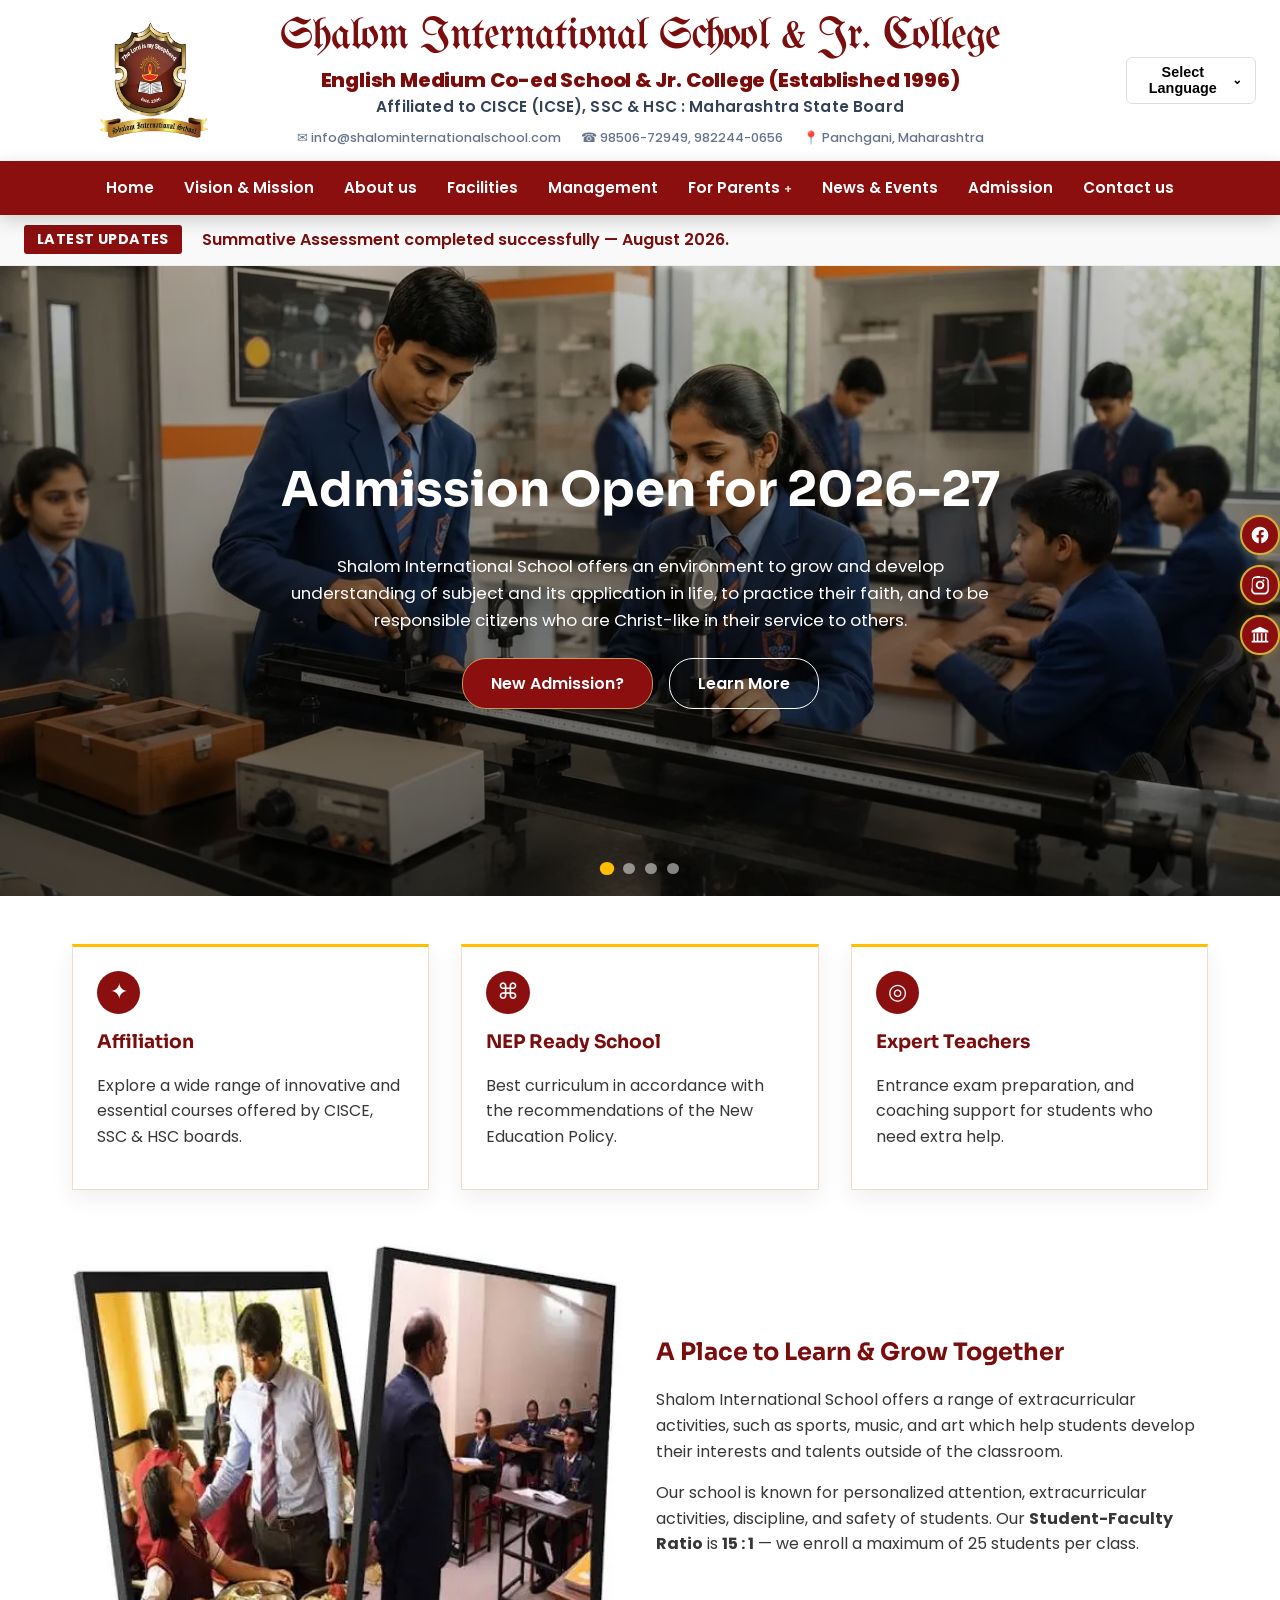
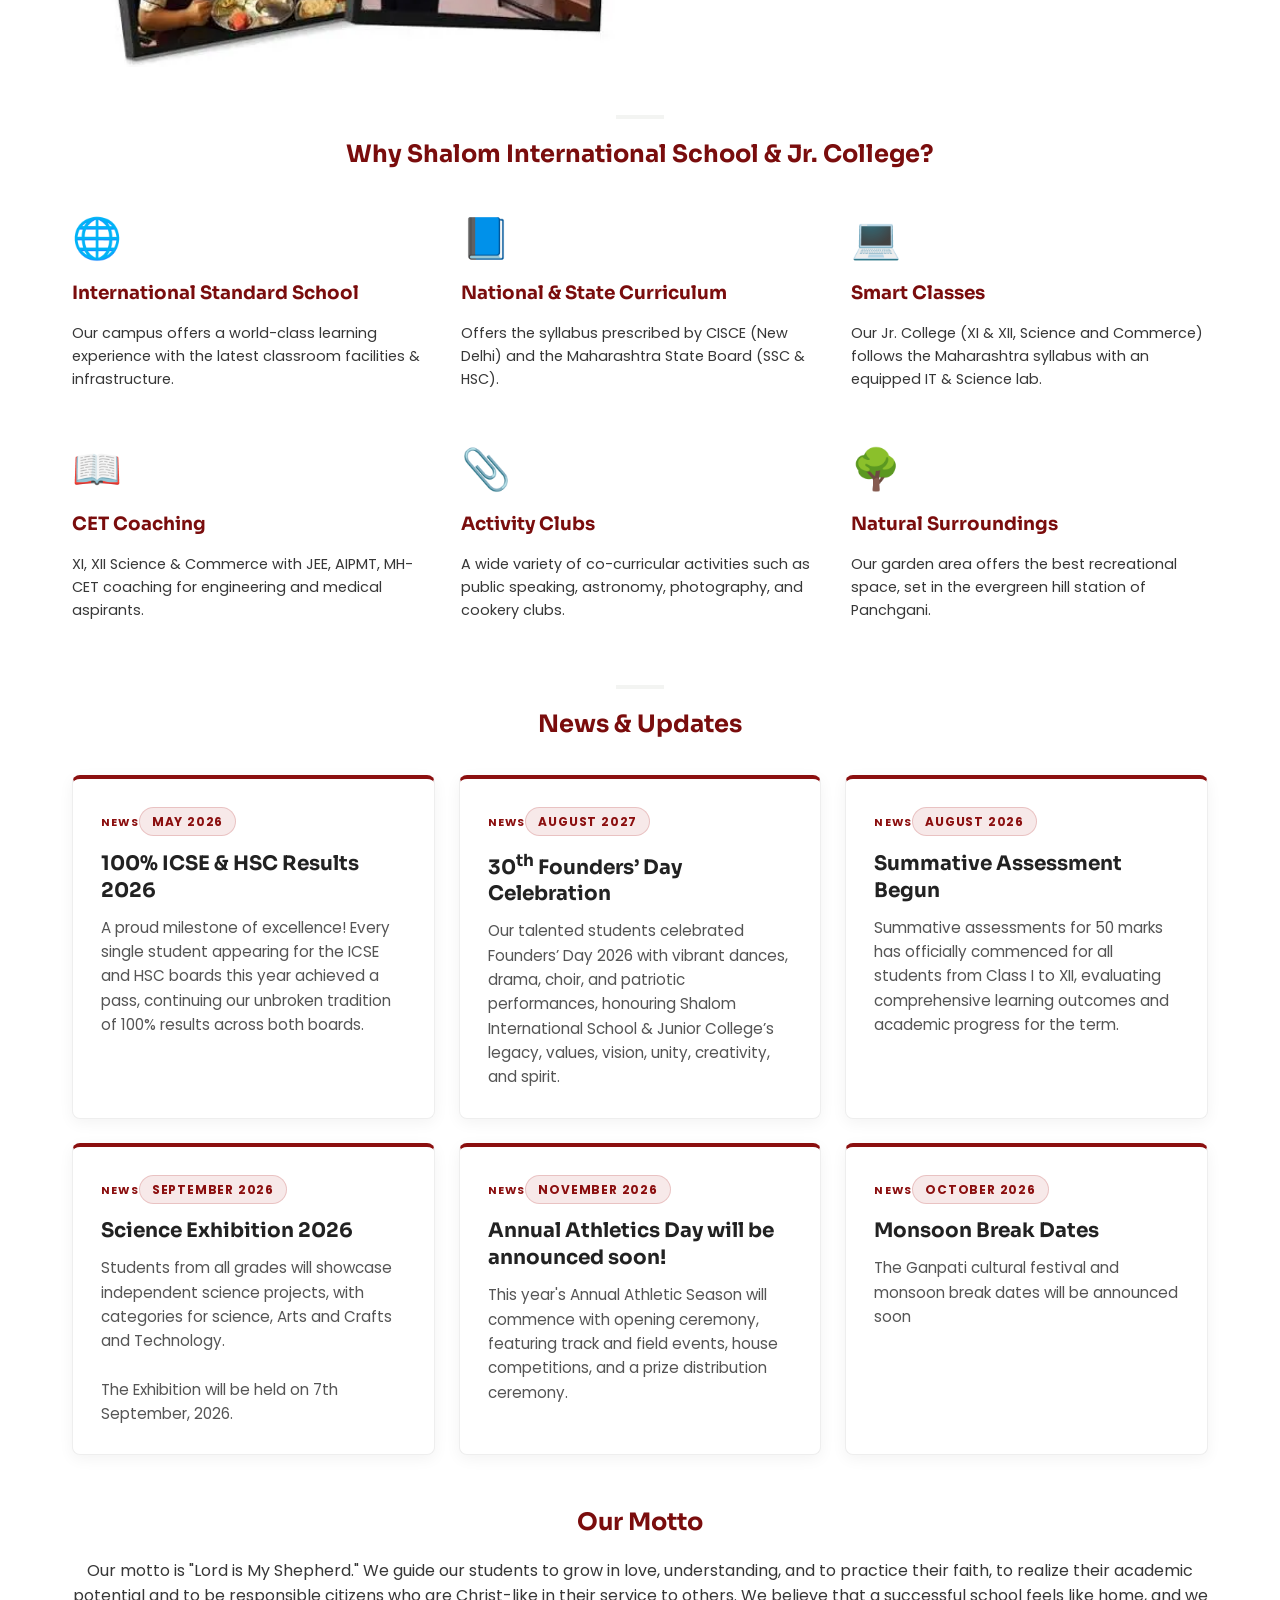
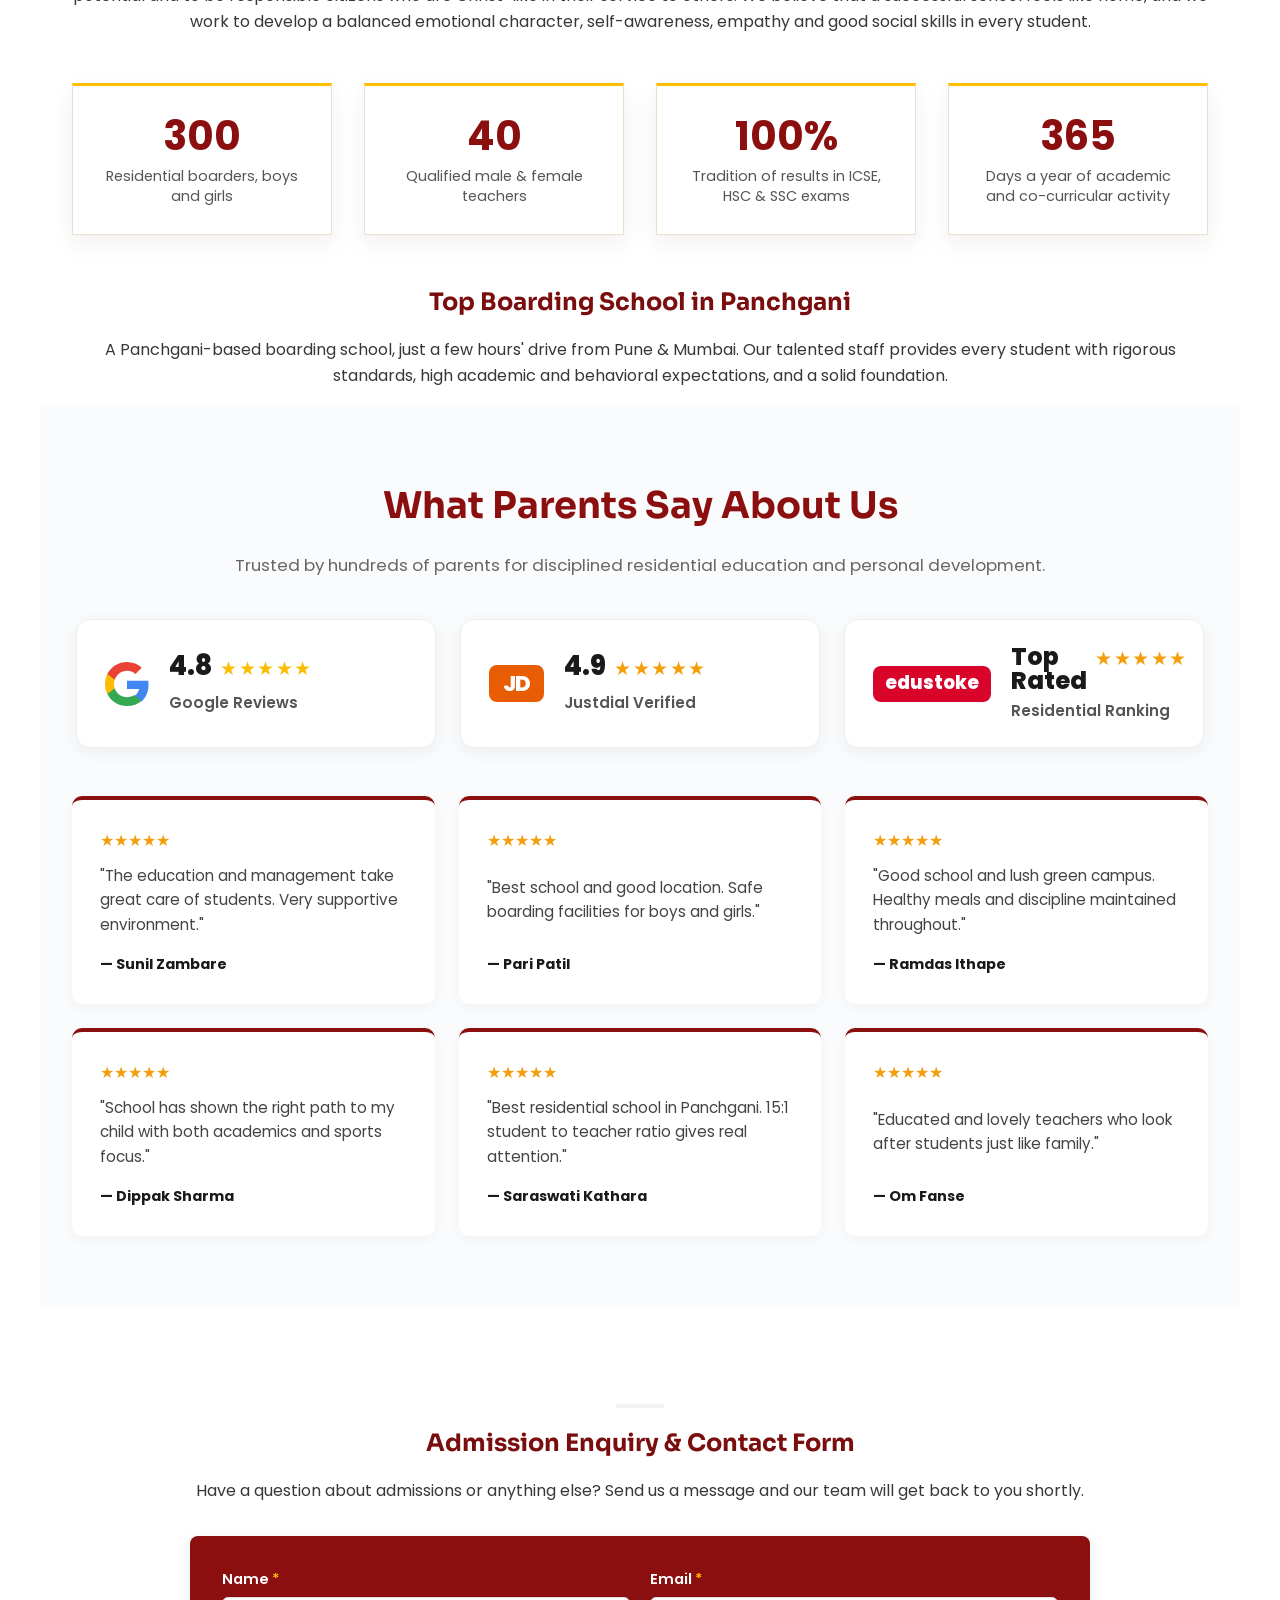
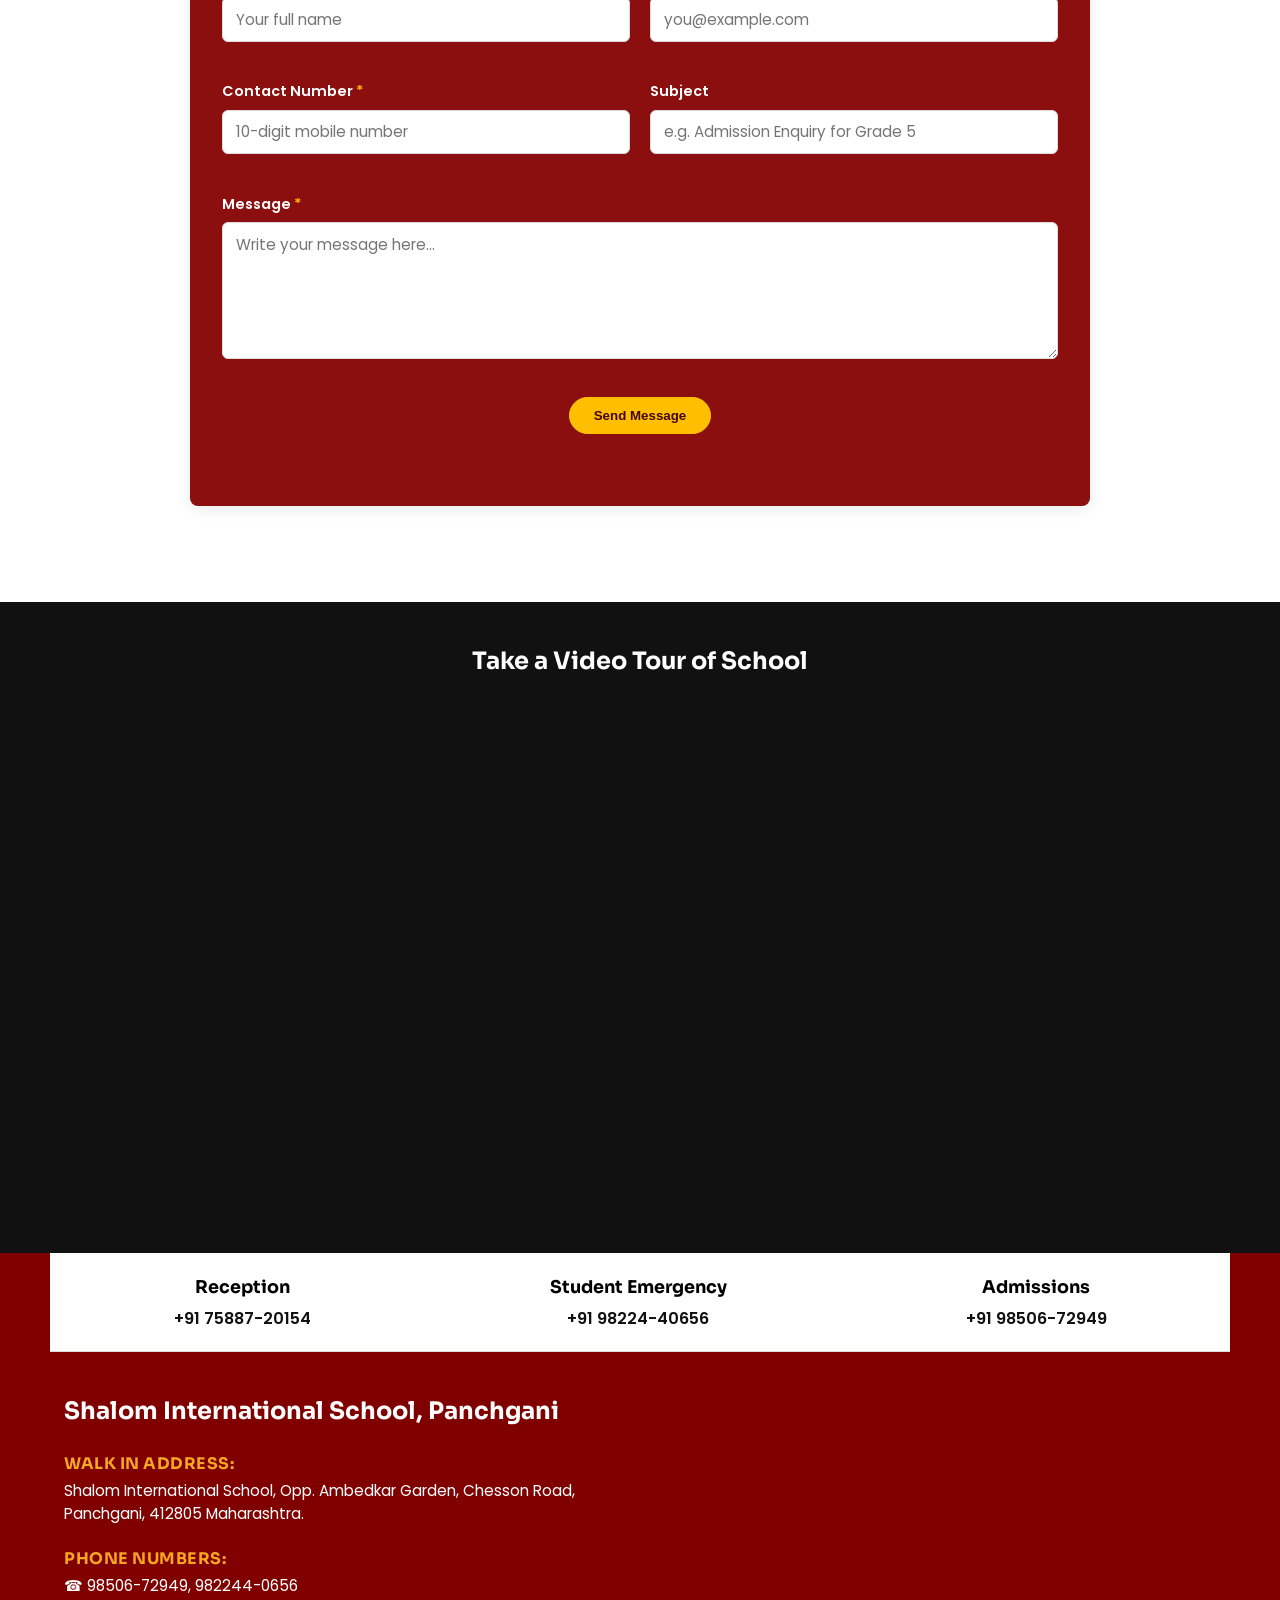
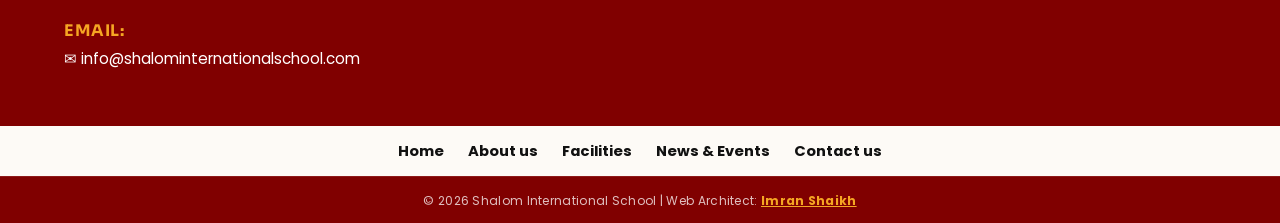
==== index.html @ 6cfe8347 "Update site - 21-09-2026-- 13:04:15.03" ====
<!doctype html>
<html lang="en" dir="ltr" style="overflow-x: hidden; max-width: 100vw;">
<head>
  <meta charset="UTF-8">
  <meta name="viewport" content="width=device-width, initial-scale=1">
  
  <!-- Primary Meta Tags -->
  <title>Shalom International School &amp; Jr College Panchgani | ICSE &amp; State Board</title>
  <meta name="description" content="Reputed Co-Ed English Medium Residential School in Panchgani - Affiliated to ICSE &amp; Maharashtra State Board. Admissions open for 2026-27. Apply now!">
  <meta name="robots" content="index, follow, max-image-preview:large, max-snippet:-1, max-video-preview:-1">
  <link rel="canonical" href="https://www.shalominternationalschool.com/">

  <!-- Open Graph / Facebook -->
  <meta property="og:type" content="website">
  <meta property="og:site_name" content="Shalom International School &amp; Jr. College">
  <meta property="og:title" content="Shalom International School &amp; Jr College Panchgani | ICSE &amp; State Board">
  <meta property="og:description" content="Reputed Co-Ed English Medium Residential School in Panchgani - Affiliated to ICSE &amp; Maharashtra State Board. Admissions open for 2026-27.">
  <meta property="og:url" content="https://www.shalominternationalschool.com/">
  <meta property="og:image" content="https://www.shalominternationalschool.com/images/hero/slider1.webp">

  <!-- Twitter Card -->
  <meta name="twitter:card" content="summary_large_image">
  <meta name="twitter:title" content="Shalom International School &amp; Jr College Panchgani">
  <meta name="twitter:description" content="Reputed Co-Ed English Medium Residential School in Panchgani - Affiliated to ICSE &amp; Maharashtra State Board. Admissions open for 2026-27.">
  <meta name="twitter:image" content="https://www.shalominternationalschool.com/images/hero/slider1.webp">

  <!-- Hard Overflow Guard (Permanently stops page-level horizontal scrolling) -->
  <style>
    html, body {
      max-width: 100% !important;
      overflow-x: hidden !important;
      position: relative;
      margin: 0;
      padding: 0;
    }
    *, *::before, *::after {
      box-sizing: border-box;
    }
  </style>

  <!-- Favicon & Styles -->
  <link rel="icon" type="image/webp" href="images/logo.webp">
  <link rel="stylesheet" href="styles.css">

  <!-- Preconnect & Fonts -->
  <link rel="preconnect" href="https://fonts.googleapis.com">
  <link rel="preconnect" href="https://fonts.gstatic.com" crossorigin="">
  <link rel="stylesheet" href="https://fonts.googleapis.com/css2?family=Poppins:wght@400;500;600;700&amp;family=Sora:wght@600;700&amp;family=UnifrakturMaguntia&amp;display=swap">

  <!-- Structured Data (Schema.org JSON-LD) -->
  <script type="application/ld+json">
  {
    "@context": "https://schema.org",
    "@type": "EducationalOrganization",
    "name": "Shalom International School & Jr. College",
    "url": "https://www.shalominternationalschool.com/",
    "logo": "https://www.shalominternationalschool.com/images/logo.webp",
    "description": "Reputed Co-Ed English Medium Residential School & Junior College in Panchgani affiliated with CISCE (ICSE) and Maharashtra State Board (SSC & HSC).",
    "foundingDate": "1996",
    "address": {
      "@type": "PostalAddress",
      "streetAddress": "Chesson Road, Opposite Ambedkar Garden",
      "addressLocality": "Panchgani",
      "addressRegion": "Maharashtra",
      "postalCode": "412805",
      "addressCountry": "IN"
    },
    "telephone": "+91-98506-72949",
    "email": "info@shalominternationalschool.com",
    "sameAs": [
      "https://www.facebook.com/shalominternationalschoolpanchgani/",
      "https://www.instagram.com/shalom_international_school/"
    ]
  }
  </script>
</head>
<body>

<header class="site-header">
  <div class="header-top">
    <div class="header-top__logo">
      <a href="index.html" aria-label="Shalom International School Home">
        <img src="images/logo.webp" alt="Shalom International School crest and emblem" width="120" height="120" style="width: 120px !important; height: 120px !important; max-width: none !important; object-fit: contain; display: block;" loading="eager">
      </a>
    </div>

    <div class="header-top__text">
      <h1 class="school-title">Shalom International School &amp; Jr. College</h1>
      <p class="tagline">
        <span class="tagline-primary">English Medium Co-ed School &amp; Jr. College (Established 1996)</span>
        <span class="tagline-secondary">Affiliated to CISCE (ICSE), SSC &amp; HSC : Maharashtra State Board</span>
      </p>
      <ul class="contact-strip">
        <li><a href="mailto:info@shalominternationalschool.com" style="color:inherit; text-decoration:none;">✉ info@shalominternationalschool.com</a></li>
        <li><a href="tel:+919850672949" style="color:inherit; text-decoration:none;">☎ 98506-72949</a>, <a href="tel:+919822440656" style="color:inherit; text-decoration:none;">982244-0656</a></li>
        <li>📍 Panchgani, Maharashtra</li>
      </ul>
    </div>

    <div class="lang-select">
      <button class="lang-select__btn" id="langBtn" aria-expanded="false" aria-haspopup="true">Select Language <span class="chev">⌄</span></button>
      <ul class="lang-select__menu" id="langMenu">
        <li><button type="button" class="lang-btn" data-lang="en">🇬🇧 English</button></li>
        <li><button type="button" class="lang-btn" data-lang="mr">🇮🇳 मराठी</button></li>
        <li><button type="button" class="lang-btn" data-lang="hi">🇮🇳 हिंदी</button></li>
      </ul>
      <div id="google_translate_element"></div>
    </div>
  </div>

  <nav class="main-nav">
    <button class="nav-toggle" id="navToggle" aria-label="Toggle menu" aria-expanded="false">
      <span></span><span></span><span></span>
    </button>
    <ul class="nav-menu" id="navMenu">
      <li><a href="index.html">Home</a></li>
      <li><a href="vision-and-mission.html">Vision &amp; Mission</a></li>
      <li><a href="about_us.html">About us</a></li>
      <li><a href="facilities.html">Facilities</a></li>
      <li><a href="management.html">Management</a></li>
      <li class="has-submenu">
        <a href="#">For Parents <span class="plus">+</span></a>
        <ul class="submenu">
          <li><a href="things-to-bring.html">Things to bring</a></li>
          <li><a href="parent-declaration.html">Parents declaration</a></li>
        </ul>
      </li>
      <li><a href="news.html">News &amp; Events</a></li>
      <li><a href="#form">Admission</a></li>
      <li><a href="contact-us.html">Contact us</a></li>
    </ul>
  </nav>

  <div class="marquee-wrap">
    <div class="marquee">
      <span class="marquee-label">Latest Updates</span>
      <div class="ticker-viewport">
        <span class="ticker-item active">Outstanding Board Results: 100% Pass Rate in ICSE, SSC &amp; HSC Examinations!</span>
        <span class="ticker-item">Summative Assessment completed successfully — August 2026.</span>
        <span class="ticker-item">Annual Science Exhibition: Showcasing innovative student projects this September 2026!</span>
        <span class="ticker-item">Diwali Vacation schedule will be notified shortly.</span>
      </div>
    </div>
  </div>
</header>

<!-- Floating social icons -->
<div class="social-float" aria-label="Follow us on social media">
  <a class="social-float__icon social-float__icon--fb" href="https://www.facebook.com/shalominternationalschoolpanchgani/" target="_blank" rel="noopener noreferrer" aria-label="Visit our Facebook page">
    <svg viewBox="0 0 24 24" width="20" height="20" fill="currentColor" aria-hidden="true"><path d="M22 12.06C22 6.51 17.52 2 12 2S2 6.51 2 12.06c0 5 3.66 9.15 8.44 9.94v-7.03H7.9v-2.91h2.54V9.85c0-2.51 1.49-3.89 3.77-3.89 1.09 0 2.24.2 2.24.2v2.47h-1.26c-1.24 0-1.63.78-1.63 1.57v1.88h2.78l-.44 2.91h-2.34V22c4.78-.79 8.44-4.94 8.44-9.94z"></path></svg>
  </a>
  <a class="social-float__icon social-float__icon--ig" href="https://www.instagram.com/shalom_international_school/" target="_blank" rel="noopener noreferrer" aria-label="Visit our Instagram page">
    <svg viewBox="0 0 24 24" width="20" height="20" fill="currentColor" aria-hidden="true"><path d="M12 2.2c3.2 0 3.58.01 4.85.07 1.17.05 1.97.24 2.43.4a4.9 4.9 0 0 1 1.77 1.15 4.9 4.9 0 0 1 1.15 1.77c.16.46.35 1.26.4 2.43.06 1.27.07 1.65.07 4.85s-.01 3.58-.07 4.85c-.05 1.17-.24 1.97-.4 2.43a4.9 4.9 0 0 1-1.15 1.77 4.9 4.9 0 0 1-1.77 1.15c-.46.16-1.26.35-2.43.4-1.27.06-1.65.07-4.85.07s-3.58-.01-4.85-.07c-1.17-.05-1.97-.24-2.43-.4a4.9 4.9 0 0 1-1.77-1.15 4.9 4.9 0 0 1-1.15-1.77c-.16-.46-.35-1.26-.4-2.43C2.21 15.58 2.2 15.2 2.2 12s.01-3.58.07-4.85c.05-1.17.24-1.97.4-2.43a4.9 4.9 0 0 1 1.15-1.77A4.9 4.9 0 0 1 5.59 1.8c.46-.16 1.26-.35 2.43-.4C9.29 1.34 9.67 1.33 12 1.33m0 2.16c-3.16 0-3.52.01-4.76.07-.97.04-1.5.2-1.85.34-.46.18-.8.4-1.15.75-.35.35-.57.69-.75 1.15-.14.35-.3.88-.34 1.85-.06 1.24-.07 1.6-.07 4.76s.01 3.52.07 4.76c.04.97.2 1.5.34 1.85.18.46.4.8.75 1.15.35.35.69.57 1.15.75.35.14.88.3 1.85.34 1.24.06 1.6.07 4.76.07s3.52-.01 4.76-.07c.97-.04 1.5-.2 1.85-.34.46-.18.8-.4 1.15-.75.35-.35.57-.69.75-1.15.14-.35.3-.88.34-1.85.06-1.24.07-1.6.07-4.76s-.01-3.52-.07-4.76c-.04-.97-.2-1.5-.34-1.85a3.1 3.1 0 0 0-.75-1.15 3.1 3.1 0 0 0-1.15-.75c-.35-.14-.88-.3-1.85-.34-1.24-.06-1.6-.07-4.76-.07M12 6.87a5.13 5.13 0 1 1 0 10.26 5.13 5.13 0 0 1 0-10.26m0 2.16a2.97 2.97 0 1 0 0 5.94 2.97 2.97 0 0 0 0-5.94m5.34-2.4a1.2 1.2 0 1 1-2.4 0 1.2 1.2 0 0 1 2.4 0"></path></svg>
  </a>
  <a class="social-float__icon social-float__icon--jd" href="https://www.justdial.com/Panchgani/Shalom-International-School-and-Jr-College-Panchgani-Near-Ambedkar-Garden-Chesson-Road/9999P2168-2168-150213181154-C3M9_BZDET/reviews" target="_blank" rel="noopener noreferrer" aria-label="Read our Justdial reviews">
    <svg viewBox="0 0 24 24" width="20" height="20" fill="currentColor" aria-hidden="true"><path d="M12 2 2 7v2h20V7l-10-5zM4 10v9H2v2h20v-2h-2v-9h-2v9h-3v-9h-2v9h-3v-9H8v9H6v-9H4z"></path></svg>
  </a>
</div>

<main>
  <section class="hero-slider" id="heroSlider">
    <div class="hero-slide is-active" role="img" aria-label="Shalom International School campus buildings and lush green surroundings" style="background-image:url('images/hero/slider1.webp')"></div>
    <div class="hero-slide" role="img" aria-label="Students participating in academic classroom activities" style="background-image:url('images/hero/slider2.webp')"></div>
    <div class="hero-slide" role="img" aria-label="School athletics field and outdoor sports activities" style="background-image:url('images/hero/slider3.webp')"></div>
    <div class="hero-slide" role="img" aria-label="Interactive laboratory and modern learning facilities" style="background-image:url('images/hero/slider4.webp')"></div>
    <div class="hero-slider__overlay"></div>
    <div class="hero-slider__content">
      <h2>Admission Open for 2026-27</h2>
      <p class="hero__lead">Shalom International School offers an environment to grow and develop understanding of subject and its application in life, to practice their faith, and to be responsible citizens who are Christ-like in their service to others.</p>
      <div class="hero__actions">
        <a class="btn btn--primary" href="#form">New Admission?</a>
        <a class="btn btn--outline" href="about_us.html">Learn More</a>
      </div>
    </div>
    <div class="hero-slider__dots" id="heroDots"></div>
  </section>

  <section class="feature-strip">
    <div class="feature-strip__item">
      <div class="feature-strip__icon" aria-hidden="true">✦</div>
      <h3>Affiliation</h3>
      <p>Explore a wide range of innovative and essential courses offered by CISCE, SSC &amp; HSC boards.</p>
    </div>
    <div class="feature-strip__item">
      <div class="feature-strip__icon" aria-hidden="true">⌘</div>
      <h3>NEP Ready School</h3>
      <p>Best curriculum in accordance with the recommendations of the New Education Policy.</p>
    </div>
    <div class="feature-strip__item">
      <div class="feature-strip__icon" aria-hidden="true">◎</div>
      <h3>Expert Teachers</h3>
      <p>Entrance exam preparation, and coaching support for students who need extra help.</p>
    </div>
  </section>

  <section class="split-section">
    <div class="split-section__media">
      <img src="images/shalom.webp" alt="Group of diverse students learning together at Shalom International School" width="855" height="664" loading="lazy">
    </div>
    <div class="split-section__text">
      <h2>A Place to Learn &amp; Grow Together</h2>
      <p>Shalom International School offers a range of extracurricular activities, such as sports, music, and art which help students develop their interests and talents outside of the classroom.</p>
      <p>Our school is known for personalized attention, extracurricular activities, discipline, and safety of students. Our <strong>Student-Faculty Ratio</strong> is <strong>15 : 1</strong> — we enroll a maximum of 25 students per class.</p>
    </div>
  </section>

  <section class="why-us">
    <div class="section-heading">
      <span class="section-heading__rule"></span>
      <h2>Why Shalom International School &amp; Jr. College?</h2>
    </div>

    <div class="icon-grid">
      <div class="icon-card">
        <div class="icon-card__icon" aria-hidden="true">🌐</div>
        <h3>International Standard School</h3>
        <p>Our campus offers a world-class learning experience with the latest classroom facilities &amp; infrastructure.</p>
      </div>
      <div class="icon-card">
        <div class="icon-card__icon" aria-hidden="true">📘</div>
        <h3>National &amp; State Curriculum</h3>
        <p>Offers the syllabus prescribed by CISCE (New Delhi) and the Maharashtra State Board (SSC &amp; HSC).</p>
      </div>
      <div class="icon-card">
        <div class="icon-card__icon" aria-hidden="true">💻</div>
        <h3>Smart Classes</h3>
        <p>Our Jr. College (XI &amp; XII, Science and Commerce) follows the Maharashtra syllabus with an equipped IT &amp; Science lab.</p>
      </div>
    </div>

    <div class="icon-grid">
      <div class="icon-card">
        <div class="icon-card__icon" aria-hidden="true">📖</div>
        <h3>CET Coaching</h3>
        <p>XI, XII Science &amp; Commerce with JEE, AIPMT, MH-CET coaching for engineering and medical aspirants.</p>
      </div>
      <div class="icon-card">
        <div class="icon-card__icon" aria-hidden="true">📎</div>
        <h3>Activity Clubs</h3>
        <p>A wide variety of co-curricular activities such as public speaking, astronomy, photography, and cookery clubs.</p>
      </div>
      <div class="icon-card">
        <div class="icon-card__icon" aria-hidden="true">🌳</div>
        <h3>Natural Surroundings</h3>
        <p>Our garden area offers the best recreational space, set in the evergreen hill station of Panchgani.</p>
      </div>
    </div>
  </section>

  <section class="news-updates">
    <div class="section-heading">
      <span class="section-heading__rule"></span>
      <h2>News &amp; Updates</h2>
    </div>
    <div class="news-grid" id="newsGrid">
      <article style="background: #fff; padding: 1.75rem; border-radius: 8px; box-shadow: 0 4px 15px rgba(0,0,0,0.05); border-top: 4px solid var(--color-primary); position: relative;">
        <span style="display: inline-block; background: rgba(var(--color-primary-rgb, 180, 40, 40), 0.1); color: var(--color-primary); padding: 0.25rem 0.75rem; border-radius: 50px; font-size: 0.75rem; font-weight: 700; text-transform: uppercase; letter-spacing: 0.8px; margin-bottom: 0.85rem; border: 1px solid rgba(var(--color-primary-rgb, 180, 40, 40), 0.2);">May 2026</span>
        <h3 style="font-size: 1.25rem; color: #222; margin-bottom: 0.75rem;">100% ICSE &amp; HSC Results 2026</h3>
        <p style="color: #555; line-height: 1.6; font-size: 0.95rem; margin: 0;">A proud milestone of excellence! Every single student appearing for the ICSE and HSC boards this year achieved a pass, continuing our unbroken tradition of 100% results across both boards.</p>
      </article>

      <article style="background: #fff; padding: 1.75rem; border-radius: 8px; box-shadow: 0 4px 15px rgba(0,0,0,0.05); border-top: 4px solid var(--color-primary); position: relative;">
        <span style="display: inline-block; background: rgba(var(--color-primary-rgb, 180, 40, 40), 0.1); color: var(--color-primary); padding: 0.25rem 0.75rem; border-radius: 50px; font-size: 0.75rem; font-weight: 700; text-transform: uppercase; letter-spacing: 0.8px; margin-bottom: 0.85rem; border: 1px solid rgba(var(--color-primary-rgb, 180, 40, 40), 0.2);">August 2026</span>
        <h3 style="font-size: 1.25rem; color: #222; margin-bottom: 0.75rem;">30<sup>th</sup> Founders’ Day Celebration</h3>
        <p style="color: #555; line-height: 1.6; font-size: 0.95rem; margin: 0;">Our talented students celebrated Founders’ Day 2026 with vibrant dances, drama, choir, and patriotic performances, honouring Shalom International School &amp; Junior College’s legacy, values, vision, unity, creativity, and spirit.</p>
      </article>

      <article style="background: #fff; padding: 1.75rem; border-radius: 8px; box-shadow: 0 4px 15px rgba(0,0,0,0.05); border-top: 4px solid var(--color-primary); position: relative;">
        <span style="display: inline-block; background: rgba(var(--color-primary-rgb, 180, 40, 40), 0.1); color: var(--color-primary); padding: 0.25rem 0.75rem; border-radius: 50px; font-size: 0.75rem; font-weight: 700; text-transform: uppercase; letter-spacing: 0.8px; margin-bottom: 0.85rem; border: 1px solid rgba(var(--color-primary-rgb, 180, 40, 40), 0.2);">August 2026</span>
        <h3 style="font-size: 1.25rem; color: #222; margin-bottom: 0.75rem;">Summative Assessment Begun</h3>
        <p style="color: #555; line-height: 1.6; font-size: 0.95rem; margin: 0;">Summative assessments for 50 marks have officially commenced for all students from Class I to XII, evaluating comprehensive learning outcomes and academic progress for the term.</p>
      </article>

      <article style="background: #fff; padding: 1.75rem; border-radius: 8px; box-shadow: 0 4px 15px rgba(0,0,0,0.05); border-top: 4px solid var(--color-primary); position: relative;">
        <span style="display: inline-block; background: rgba(var(--color-primary-rgb, 180, 40, 40), 0.1); color: var(--color-primary); padding: 0.25rem 0.75rem; border-radius: 50px; font-size: 0.75rem; font-weight: 700; text-transform: uppercase; letter-spacing: 0.8px; margin-bottom: 0.85rem; border: 1px solid rgba(var(--color-primary-rgb, 180, 40, 40), 0.2);">September 2026</span>
        <h3 style="font-size: 1.25rem; color: #222; margin-bottom: 0.75rem;">Science Exhibition 2026</h3>
        <p style="color: #555; line-height: 1.6; font-size: 0.95rem; margin: 0;">Students from all grades will showcase independent science projects, with categories for Science, Arts, Crafts, and Technology.<br><br> The Exhibition will be held on 7th September, 2026.</p>
      </article>

      <article style="background: #fff; padding: 1.75rem; border-radius: 8px; box-shadow: 0 4px 15px rgba(0,0,0,0.05); border-top: 4px solid var(--color-primary); position: relative;">
        <span style="display: inline-block; background: rgba(var(--color-primary-rgb, 180, 40, 40), 0.1); color: var(--color-primary); padding: 0.25rem 0.75rem; border-radius: 50px; font-size: 0.75rem; font-weight: 700; text-transform: uppercase; letter-spacing: 0.8px; margin-bottom: 0.85rem; border: 1px solid rgba(var(--color-primary-rgb, 180, 40, 40), 0.2);">November 2026</span>
        <h3 style="font-size: 1.25rem; color: #222; margin-bottom: 0.75rem;">Annual Athletics Day Announcement</h3>
        <p style="color: #555; line-height: 1.6; font-size: 0.95rem; margin: 0;">This year's Annual Athletic Season will commence with an opening ceremony, featuring track and field events, house competitions, and a prize distribution ceremony.</p>
      </article>

      <article style="background: #fff; padding: 1.75rem; border-radius: 8px; box-shadow: 0 4px 15px rgba(0,0,0,0.05); border-top: 4px solid var(--color-primary); position: relative;">
        <span style="display: inline-block; background: rgba(var(--color-primary-rgb, 180, 40, 40), 0.1); color: var(--color-primary); padding: 0.25rem 0.75rem; border-radius: 50px; font-size: 0.75rem; font-weight: 700; text-transform: uppercase; letter-spacing: 0.8px; margin-bottom: 0.85rem; border: 1px solid rgba(var(--color-primary-rgb, 180, 40, 40), 0.2);">October 2026</span>
        <h3 style="font-size: 1.25rem; color: #222; margin-bottom: 0.75rem;">Monsoon Break Dates</h3>
        <p style="color: #555; line-height: 1.6; font-size: 0.95rem; margin: 0;">The Ganpati cultural festival and monsoon break dates will be announced shortly for residential and day students.</p>
      </article>
    </div>
  </section>

  <section class="motto">
    <h2>Our Motto</h2>
    <p>Our motto is "Lord is My Shepherd." We guide our students to grow in love, understanding, and to practice their faith, to realize their academic potential and to be responsible citizens who are Christ-like in their service to others. We believe that a successful school feels like home, and we work to develop a balanced emotional character, self-awareness, empathy and good social skills in every student.</p>
  </section>

  <section class="stats">
    <div class="stat"><span class="stat__num">300</span><span class="stat__label">Residential boarders, boys and girls</span></div>
    <div class="stat"><span class="stat__num">40</span><span class="stat__label">Qualified male &amp; female teachers</span></div>
    <div class="stat"><span class="stat__num">100%</span><span class="stat__label">Tradition of results in ICSE, HSC &amp; SSC exams</span></div>
    <div class="stat"><span class="stat__num">365</span><span class="stat__label">Days a year of academic and co-curricular activity</span></div>
  </section>

  <section class="banner">
    <h2>Top Boarding School in Panchgani</h2>
    <p>A Panchgani-based boarding school, just a few hours' drive from Pune &amp; Mumbai. Our talented staff provides every student with rigorous standards, high academic and behavioral expectations, and a solid foundation.</p>
  </section>

  <!-- TESTIMONIALS SECTION (STRICTLY CONTAINED GRID - ZERO HORIZONTAL SCROLL) -->
  <section class="testimonials" style="padding: 4.5rem 1rem; text-align: center; overflow: hidden; background: #fafbfc; width: 100%; box-sizing: border-box;">
    <div style="max-width: 1200px; margin: 0 auto; width: 100%; box-sizing: border-box;">
      <h2 style="font-size: 2.3rem; color: var(--color-primary, #b42828); margin-bottom: 0.5rem; font-family: 'Sora', sans-serif;">What Parents Say About Us</h2>
      <p style="color: #666; font-size: 1.05rem; margin-bottom: 2.5rem;">Trusted by hundreds of parents for disciplined residential education and personal development.</p>
      
      <!-- 1. Extra-Large Verified Ratings Badges (Contained & Prominent) -->
      <div style="display: flex; justify-content: center; align-items: stretch; gap: 1.5rem; margin-bottom: 3rem; flex-wrap: wrap; width: 100%; box-sizing: border-box;">
        
        <!-- Google Reviews Extra-Large Badge -->
        <a href="https://maps.google.com/?q=Shalom+International+School+Panchgani" target="_blank" rel="noopener noreferrer" style="text-decoration: none; color: inherit; flex: 1 1 280px; max-width: 360px;" aria-label="Read Shalom International School Google Reviews">
          <div style="background: #ffffff; padding: 1.5rem 1.75rem; border-radius: 14px; box-shadow: 0 4px 18px rgba(0,0,0,0.06); border: 1.5px solid #eceff1; display: flex; align-items: center; gap: 1.25rem; height: 100%; box-sizing: border-box; transition: transform 0.2s ease;">
            <svg width="44" height="44" viewBox="0 0 24 24" style="flex-shrink: 0;">
              <path fill="#4285F4" d="M23.745 12.27c0-.7-.06-1.4-.19-2.07H12v4.51h6.6c-.29 1.52-1.14 2.82-2.4 3.68v3.05h3.88c2.27-2.09 3.66-5.17 3.66-9.17z"/>
              <path fill="#34A853" d="M12 24c3.24 0 5.95-1.08 7.93-2.91l-3.88-3.05c-1.08.72-2.45 1.16-4.05 1.16-3.12 0-5.77-2.1-6.72-4.93H1.25v3.15C3.26 21.36 7.34 24 12 24z"/>
              <path fill="#FBBC05" d="M5.28 14.27c-.25-.72-.38-1.49-.38-2.27s.14-1.55.38-2.27V6.58H1.25C.45 8.16 0 9.97 0 12s.45 3.84 1.25 5.42l4.03-3.15z"/>
              <path fill="#EA4335" d="M12 4.75c1.77 0 3.35.61 4.6 1.8l3.42-3.42C17.95 1.19 15.24 0 12 0 7.34 0 3.26 2.64 1.25 6.58l4.03 3.15c.95-2.83 3.6-4.98 6.72-4.98z"/>
            </svg>
            <div style="text-align: left;">
              <div style="display: flex; align-items: baseline; gap: 0.5rem;">
                <span style="font-weight: 800; font-size: 1.7rem; color: #1a1a1a; line-height: 1;">4.8</span>
                <span style="color: #fbbc04; font-size: 1.2rem; letter-spacing: 1.5px;">★★★★★</span>
              </div>
              <span style="font-size: 0.95rem; color: #555; font-weight: 600; display: block; margin-top: 0.35rem;">Google Reviews</span>
            </div>
          </div>
        </a>

        <!-- Justdial Extra-Large Badge -->
        <a href="https://www.justdial.com/Panchgani/Shalom-International-School-and-Jr-College-Panchgani-Near-Ambedkar-Garden-Chesson-Road/9999P2168-2168-150213181154-C3M9_BZDET/reviews" target="_blank" rel="noopener noreferrer" style="text-decoration: none; color: inherit; flex: 1 1 280px; max-width: 360px;" aria-label="Read Shalom International School Justdial Reviews">
          <div style="background: #ffffff; padding: 1.5rem 1.75rem; border-radius: 14px; box-shadow: 0 4px 18px rgba(0,0,0,0.06); border: 1.5px solid #eceff1; display: flex; align-items: center; gap: 1.25rem; height: 100%; box-sizing: border-box; transition: transform 0.2s ease;">
            <div style="background: #e85d04; color: #ffffff; font-weight: 800; font-size: 1.35rem; padding: 0.5rem 0.85rem; border-radius: 8px; letter-spacing: -0.5px; flex-shrink: 0; line-height: 1;">
              JD
            </div>
            <div style="text-align: left;">
              <div style="display: flex; align-items: baseline; gap: 0.5rem;">
                <span style="font-weight: 800; font-size: 1.7rem; color: #1a1a1a; line-height: 1;">4.9</span>
                <span style="color: #f59e0b; font-size: 1.2rem; letter-spacing: 1.5px;">★★★★★</span>
              </div>
              <span style="font-size: 0.95rem; color: #555; font-weight: 600; display: block; margin-top: 0.35rem;">Justdial Verified</span>
            </div>
          </div>
        </a>

        <!-- Edustoke Extra-Large Badge -->
        <a href="https://www.edustoke.com/" target="_blank" rel="noopener noreferrer" style="text-decoration: none; color: inherit; flex: 1 1 280px; max-width: 360px;" aria-label="View Shalom International School on Edustoke">
          <div style="background: #ffffff; padding: 1.5rem 1.75rem; border-radius: 14px; box-shadow: 0 4px 18px rgba(0,0,0,0.06); border: 1.5px solid #eceff1; display: flex; align-items: center; gap: 1.25rem; height: 100%; box-sizing: border-box; transition: transform 0.2s ease;">
            <div style="background: #d90429; color: #ffffff; font-weight: 800; font-size: 1.15rem; padding: 0.55rem 0.75rem; border-radius: 8px; flex-shrink: 0; line-height: 1;">
              edustoke
            </div>
            <div style="text-align: left;">
              <div style="display: flex; align-items: baseline; gap: 0.5rem;">
                <span style="font-weight: 800; font-size: 1.5rem; color: #1a1a1a; line-height: 1;">Top Rated</span>
                <span style="color: #f59e0b; font-size: 1.2rem; letter-spacing: 1.5px;">★★★★★</span>
              </div>
              <span style="font-size: 0.95rem; color: #555; font-weight: 600; display: block; margin-top: 0.35rem;">Residential Ranking</span>
            </div>
          </div>
        </a>

      </div>

      <!-- 2. Testimonial Quotes Grid (Standard auto-wrapping cards: completely prevents page width overflow) -->
      <div style="display: grid; grid-template-columns: repeat(auto-fit, minmax(280px, 1fr)); gap: 1.5rem; width: 100%; box-sizing: border-box; text-align: left;">
        
        <div style="background: #ffffff; border-radius: 10px; padding: 1.75rem; box-shadow: 0 4px 14px rgba(0,0,0,0.04); border-top: 4px solid var(--color-primary, #b42828); display: flex; flex-direction: column; justify-content: space-between; box-sizing: border-box;">
          <div style="color: #f59e0b; margin-bottom: 0.65rem; font-size: 1rem;">★★★★★</div>
          <p style="color: #444; font-size: 0.95rem; line-height: 1.6; margin: 0 0 1rem 0;">"The education and management take great care of students. Very supportive environment."</p>
          <cite style="font-weight: 700; color: #1a1a1a; font-style: normal; font-size: 0.9rem;">— Sunil Zambare</cite>
        </div>

        <div style="background: #ffffff; border-radius: 10px; padding: 1.75rem; box-shadow: 0 4px 14px rgba(0,0,0,0.04); border-top: 4px solid var(--color-primary, #b42828); display: flex; flex-direction: column; justify-content: space-between; box-sizing: border-box;">
          <div style="color: #f59e0b; margin-bottom: 0.65rem; font-size: 1rem;">★★★★★</div>
          <p style="color: #444; font-size: 0.95rem; line-height: 1.6; margin: 0 0 1rem 0;">"Best school and good location. Safe boarding facilities for boys and girls."</p>
          <cite style="font-weight: 700; color: #1a1a1a; font-style: normal; font-size: 0.9rem;">— Pari Patil</cite>
        </div>

        <div style="background: #ffffff; border-radius: 10px; padding: 1.75rem; box-shadow: 0 4px 14px rgba(0,0,0,0.04); border-top: 4px solid var(--color-primary, #b42828); display: flex; flex-direction: column; justify-content: space-between; box-sizing: border-box;">
          <div style="color: #f59e0b; margin-bottom: 0.65rem; font-size: 1rem;">★★★★★</div>
          <p style="color: #444; font-size: 0.95rem; line-height: 1.6; margin: 0 0 1rem 0;">"Good school and lush green campus. Healthy meals and discipline maintained throughout."</p>
          <cite style="font-weight: 700; color: #1a1a1a; font-style: normal; font-size: 0.9rem;">— Ramdas Ithape</cite>
        </div>

        <div style="background: #ffffff; border-radius: 10px; padding: 1.75rem; box-shadow: 0 4px 14px rgba(0,0,0,0.04); border-top: 4px solid var(--color-primary, #b42828); display: flex; flex-direction: column; justify-content: space-between; box-sizing: border-box;">
          <div style="color: #f59e0b; margin-bottom: 0.65rem; font-size: 1rem;">★★★★★</div>
          <p style="color: #444; font-size: 0.95rem; line-height: 1.6; margin: 0 0 1rem 0;">"School has shown the right path to my child with both academics and sports focus."</p>
          <cite style="font-weight: 700; color: #1a1a1a; font-style: normal; font-size: 0.9rem;">— Dippak Sharma</cite>
        </div>

        <div style="background: #ffffff; border-radius: 10px; padding: 1.75rem; box-shadow: 0 4px 14px rgba(0,0,0,0.04); border-top: 4px solid var(--color-primary, #b42828); display: flex; flex-direction: column; justify-content: space-between; box-sizing: border-box;">
          <div style="color: #f59e0b; margin-bottom: 0.65rem; font-size: 1rem;">★★★★★</div>
          <p style="color: #444; font-size: 0.95rem; line-height: 1.6; margin: 0 0 1rem 0;">"Best residential school in Panchgani. 15:1 student to teacher ratio gives real attention."</p>
          <cite style="font-weight: 700; color: #1a1a1a; font-style: normal; font-size: 0.9rem;">— Saraswati Kathara</cite>
        </div>

        <div style="background: #ffffff; border-radius: 10px; padding: 1.75rem; box-shadow: 0 4px 14px rgba(0,0,0,0.04); border-top: 4px solid var(--color-primary, #b42828); display: flex; flex-direction: column; justify-content: space-between; box-sizing: border-box;">
          <div style="color: #f59e0b; margin-bottom: 0.65rem; font-size: 1rem;">★★★★★</div>
          <p style="color: #444; font-size: 0.95rem; line-height: 1.6; margin: 0 0 1rem 0;">"Educated and lovely teachers who look after students just like family."</p>
          <cite style="font-weight: 700; color: #1a1a1a; font-style: normal; font-size: 0.9rem;">— Om Fanse</cite>
        </div>

      </div>
    </div>
  </section>

  <!-- Admission / Contact form -->
  <section class="contact-form-section" id="form">
    <div class="section-heading">
      <span class="section-heading__rule"></span>
      <h2>Admission Enquiry &amp; Contact Form</h2>
      <p class="contact-form-section__lead">Have a question about admissions or anything else? Send us a message and our team will get back to you shortly.</p>
    </div>

    <form class="contact-form" id="contactForm" novalidate="">
      <input type="hidden" name="access_key" value="5e8c94cb-33d9-4f73-92e2-88c148db753e">
      <input type="hidden" name="from_name" value="School Admission Portal">
      <input type="checkbox" name="botcheck" class="hidden" style="display: none;">

      <div class="form-row">
        <div class="form-field">
          <label for="cf-name">Name <span class="req">*</span></label>
          <input type="text" id="cf-name" name="name" placeholder="Your full name" required="" minlength="2">
          <span class="form-error" id="err-name"></span>
        </div>
        <div class="form-field">
          <label for="cf-email">Email <span class="req">*</span></label>
          <input type="email" id="cf-email" name="email" placeholder="you@example.com" required="">
          <span class="form-error" id="err-email"></span>
        </div>
      </div>
      <div class="form-row">
        <div class="form-field">
          <label for="cf-phone">Contact Number <span class="req">*</span></label>
          <input type="tel" id="cf-phone" name="phone" placeholder="10-digit mobile number" required="" pattern="^[0-9+\-\s]{10,15}$">
          <span class="form-error" id="err-phone"></span>
        </div>
        <div class="form-field">
          <label for="cf-subject">Subject</label>
          <input type="text" id="cf-subject" name="subject" placeholder="e.g. Admission Enquiry for Grade 5">
        </div>
      </div>
      <div class="form-field form-field--full">
        <label for="cf-message">Message <span class="req">*</span></label>
        <textarea id="cf-message" name="message" rows="5" placeholder="Write your message here..." required="" minlength="10"></textarea>
        <span class="form-error" id="err-message"></span>
      </div>

      <div class="form-field form-field--full form-actions">
        <button type="submit" class="btn btn--primary" id="cf-submit">Send Message</button>
        <span class="form-status" id="cf-status" role="status" aria-live="polite"></span>
      </div>
    </form>
  </section>

  <section class="video-full">
    <h2 class="video-full__heading">Take a Video Tour of School</h2>
    <div class="video-full__inner">
      <iframe src="https://www.youtube-nocookie.com/embed/_AlFfo-l7p4?rel=0" title="Take a Video Tour of Shalom International School Campus" loading="lazy" allow="accelerometer; autoplay; clipboard-write; encrypted-media; gyroscope; picture-in-picture" allowfullscreen="">
      </iframe>
    </div>
  </section>
</main>

<div id="site-footer-container" data-quote=""></div>

<script src="js/components.js"></script>
<script src="js/main.js"></script>
<script src="https://translate.google.com/translate_a/element.js?cb=googleTranslateElementInit"></script>
<script src="js/scroll-reveal.js"></script>
<script type="module" src="https://static.cloudflareinsights.com/beacon.min.js/v31edd6df95cf4e85bb4c19e7a9bdbcba1788362987495" integrity="sha512-iIg7k2xntmwu6/uSb5tpc/hySgZc4eoL31yB29W6tJFo2akwjPWcEqnCEdJvGexCL0KEQwVYv5BlowfhVz26hg==" data-cf-beacon='{"version":"2024.11.0","token":"ad3eefdb8c8a4eef878d318fabc33076","r":1,"spa":2}' crossorigin="anonymous"></script>

<!-- Marquee animation script -->
<script>
  (function () {
    const items = document.querySelectorAll('.ticker-item');
    const wrap = document.querySelector('.marquee-wrap');
    if (!items.length || !wrap) return;

    let index = 0;
    let timer = null;

    function next() {
      items[index].classList.remove('active');
      index = (index + 1) % items.length;
      items[index].classList.add('active');
    }

    function play() {
      if (!timer) timer = setInterval(next, 3200);
    }

    function pause() {
      clearInterval(timer);
      timer = null;
    }

    wrap.addEventListener('mouseenter', pause);
    wrap.addEventListener('mouseleave', play);

    play();
  })();
</script>
</body>
</html>
---- styles.css ----
/* ============================================================
   Fonts
   ============================================================ */
@font-face {
  font-family: 'Old London';
  src: url('fonts/oldlondon.ttf') format('truetype');
  font-display: swap;
}

:root {
  --color-primary: #8B0F0F;
  --color-primary-dark: #440606;
  --color-heading: #7a0d0d;
  --color-text: #373737;
  --color-bg-soft: #F9F9F9;
  --color-accent: #FFBF00;
  --font-heading: "Sora", sans-serif;
  --font-body: "Poppins", sans-serif;
  --font-display: 'Old London', 'UnifrakturMaguntia', serif;
  --container-width: 1180px;
}

* { box-sizing: border-box; }
html { scroll-behavior: smooth; }
body {
  margin: 0;
  font-family: var(--font-body);
  color: var(--color-text);
  line-height: 1.6;
  top: 0 !important;
}

.news-updates .news-grid {
  display: grid;
  grid-template-columns: repeat(3, minmax(0, 1fr));
  gap: 1.5rem;
}

.news-updates .news-card {
  background: #fff;
  border-top: 4px solid var(--color-primary);
  border-radius: 8px;
  box-shadow: 0 4px 15px rgba(0, 0, 0, .05);
  padding: 1.75rem;
  position: relative;
}

.news-updates .news-card__date {
  background: rgba(var(--color-primary-rgb, 180, 40, 40), .1);
  border: 1px solid rgba(var(--color-primary-rgb, 180, 40, 40), .2);
  border-radius: 50px;
  color: var(--color-primary);
  display: inline-block;
  font-size: .75rem;
  font-weight: 700;
  letter-spacing: .8px;
  margin-bottom: .85rem;
  padding: .25rem .75rem;
  text-transform: uppercase;
}

.news-updates .news-card h3 {
  color: #222;
  font-size: 1.25rem;
  margin-bottom: .75rem;
}

.news-updates .news-card p {
  color: #555;
  font-size: .95rem;
  line-height: 1.6;
  margin: 0;
}

@media (max-width: 900px) {
  .news-updates .news-grid { grid-template-columns: repeat(2, minmax(0, 1fr)); }
}

@media (max-width: 600px) {
  .news-updates .news-grid { grid-template-columns: 1fr; }
}
img { max-width: 100%; height: auto; display: block; }
a { color: inherit; text-decoration: none; }
h2, h3, h4 {
  font-family: var(--font-heading);
  color: var(--color-heading);
  margin: 0 0 .5em;
}
.section-heading { text-align: center; margin-bottom: 2rem; }
.section-heading__rule {
  display: block;
  width: 48px; height: 4px;
  background: #f3f4f2;
  margin: 0 auto 1rem;
}
/* ==========================================================================
   Header Background Pattern & Floating Social Styling
   ========================================================================== */

/* Seamless Repeating Header Pattern */
header,
.site-header,
.header {
  background-image: url('../images/stripes.png') !important;
  background-repeat: repeat !important;
  background-position: top left !important;
}

/* Floating Social Icons - Gold/Yellow Accent Border */
.floating-social a,
.social-float a,
.social-bar a,
.sticky-social a,
.social-icons a,
[class*="social-sidebar"] a,
[class*="social-float"] a {
  border: 2px solid #d4af37 !important;
  box-shadow: 0 2px 8px rgba(212, 175, 55, 0.3) !important;
  transition: transform 0.2s ease, border-color 0.2s ease, box-shadow 0.2s ease !important;
}

/* Hover State */
.floating-social a:hover,
.social-float a:hover,
.social-bar a:hover,
.sticky-social a:hover,
.social-icons a:hover,
[class*="social-sidebar"] a:hover,
[class*="social-float"] a:hover {
  border-color: #f1c40f !important;
  box-shadow: 0 4px 14px rgba(212, 175, 55, 0.55) !important;
  transform: scale(1.08) translateX(-3px) !important;
}

/* ============================================================
   Header (3-Column Layout & Balanced Typography)
   ============================================================ */
.header-top {
  display: grid;
  grid-template-columns: 130px 1fr 130px;
  align-items: center;
  max-width: 1320px;
  margin: 0 auto;
  padding: 0.75rem 1.5rem;
  gap: 1.5rem;
  position: relative;
}

.header-top__logo {
  display: flex;
  align-items: center;
}

.header-top__logo img { width: 120px !important; height: 120px !important; flex-shrink: 0 !important; object-fit: contain !important; }

@media (min-width: 901px) {
  .header-top__logo {
    margin-left: 4.5rem;
  }
}

.header-top__text {
  display: flex;
  flex-direction: column;
  align-items: center;
  text-align: center;
  width: 100%;
}

.school-title {
  font-family: var(--font-display);
  font-weight: 400;
  font-size: 2.75rem;
  color: var(--color-heading);
  line-height: 1.1;
  margin: 0 0 6px 0;
  letter-spacing: -0.02em;
}

.tagline {
  display: flex;
  flex-direction: column;
  align-items: center;
  gap: 2px;
  margin: 2px auto 6px auto;
  padding: 0;
}

.tagline .tagline-primary {
  display: block;
  font-size: 1.25rem;
  font-weight: 800;
  color: #7a0c0c;
  letter-spacing: -0.01em;
  line-height: 1.25;
}

.tagline .tagline-secondary {
  display: block;
  font-size: 0.96rem;
  font-weight: 600;
  color: #334155;
  text-transform: none;
  letter-spacing: 0.01em;
  line-height: 1.35;
  margin-top: 2px;
}

.contact-strip {
  list-style: none;
  display: flex;
  flex-wrap: wrap;
  justify-content: center;
  gap: 1.25rem;
  padding: 0;
  margin: 4px auto 0 auto;
  font-size: 0.8rem;
  font-weight: 500;
  color: #64748b;
}

.lang-select {
  display: flex;
  justify-content: flex-end;
  align-items: center;
  position: static;
}

.lang-select__btn {
  background: #fff;
  border: 1px solid #ddd;
  border-radius: 6px;
  padding: .4rem .8rem;
  cursor: pointer;
  font-weight: 600;
  font-size: .9rem;
  display: flex;
  align-items: center;
  gap: .4rem;
}
.lang-select .chev { font-size: .75rem; transition: transform .2s ease; }
.lang-select__btn[aria-expanded="true"] .chev { transform: rotate(180deg); }
.lang-select__menu {
  display: none;
  position: absolute;
  right: 1.5rem;
  top: calc(100% - 10px);
  background: #fff;
  border: 1px solid #ddd;
  border-radius: 6px;
  list-style: none;
  margin: 0;
  padding: .4rem 0;
  min-width: 150px;
  box-shadow: 0 8px 20px rgba(0,0,0,.12);
  z-index: 30;
}
.lang-select__menu.is-open { display: block; }
.lang-select__menu li a { display: block; padding: .5rem 1rem; font-size: .9rem; }
.lang-select__menu li a:hover { background: #f5f5f5; }

/* Google Translate */
#google_translate_element,
.goog-te-banner-frame { display: none !important; }

/* ---------- Nav ---------- */
.main-nav { background: var(--color-primary); position: sticky; top: 0; z-index: 100; box-shadow: 0 5px 18px rgba(0, 0, 0, .18); }
.nav-menu {
  list-style: none;
  display: flex;
  flex-wrap: wrap;
  justify-content: center;
  margin: 0 auto;
  padding: 0;
  max-width: var(--container-width);
}
.nav-menu > li { position: relative; }
.nav-menu > li > a {
  position: relative;
  display: block;
  padding: 15px;
  color: #fff;
  font-weight: 600;
  font-size: .95rem;
  transition: color .25s ease;
}
.nav-menu > li > a::after {
  content: '';
  position: absolute;
  left: 50%; bottom: 8px;
  width: 0; height: 2px;
  background: #f3f4f2;
  transform: translateX(-50%);
  transition: width .3s ease;
}
.nav-menu > li > a:hover,
.nav-menu > li > a:focus { color: var(--color-accent); }
.nav-menu > li > a:hover::after,
.nav-menu > li > a:focus::after { width: 55%; }
.plus { font-size: .8em; opacity: .8; }

.submenu {
  list-style: none;
  margin: 0; padding: 0;
  position: absolute;
  top: 100%; left: 0;
  background: #fff;
  width: 220px;
  box-shadow: 0 8px 20px rgba(0,0,0,.15);
  display: none;
  z-index: 20;
}
.has-submenu:hover .submenu,
.has-submenu:focus-within .submenu { display: block; }
.submenu a {
  display: block;
  padding: 12px 16px;
  color: #333;
  font-weight: 500;
  transition: color .2s ease, background .2s ease;
}
.submenu a:hover { color: var(--color-primary); background: #fbead1; }

.nav-toggle {
  display: none;
  flex-direction: column;
  gap: 5px;
  background: none;
  border: 0;
  padding: 14px;
  cursor: pointer;
}
.nav-toggle span { width: 26px; height: 3px; background: #fff; }

.marquee-wrap{background:var(--color-bg-soft,#f8fafc);padding:.65rem 0;border-bottom:1px solid #eee}.marquee{display:flex;align-items:center;gap:1.25rem;margin:0;font-family:var(--font-body,inherit);font-size:1rem;font-weight:600;color:var(--color-heading,#1e293b)}.marquee-label{flex:0 0 auto;margin-left:1.5rem;padding:.3rem .8rem;border-radius:3px;background:var(--color-primary,#dc2626);color:#fff;font-size:.9rem;font-weight:700;letter-spacing:.03em;line-height:1.35;text-transform:uppercase}.ticker-viewport{position:relative;flex:1 1 auto;height:1.6rem;overflow:hidden;mask-image:linear-gradient(to right,black 85%,transparent 100%);-webkit-mask-image:linear-gradient(to right,black 85%,transparent 100%)}.ticker-item{position:absolute;inset:0;height:1.6rem;line-height:1.6rem;white-space:nowrap;overflow:hidden;text-overflow:ellipsis;opacity:0;letter-spacing:-.01em;transform:translateY(100%);transition:opacity .35s ease,transform .5s cubic-bezier(.2,.8,.2,1),letter-spacing .5s ease;pointer-events:none;will-change:transform,opacity}.ticker-item.active{opacity:1;letter-spacing:0;transform:translateY(0);pointer-events:auto}
/* ============================================================
   Hero slider
   ============================================================ */
.hero-slider {
  position: relative;
  height: 70vh;
  min-height: 440px;
  overflow: hidden;
}
.hero-slide {
  position: absolute;
  inset: 0;
  background-size: cover;
  background-position: center;
  opacity: 0;
  transform: scale(1.05);
  transition: opacity 1.6s ease, transform 8s ease;
}
.hero-slide.is-active {
  opacity: 1;
  transform: scale(1);
  z-index: 1;
}
.hero-slider__overlay {
  position: absolute; inset: 0;
  background: linear-gradient(180deg, rgba(0,0,0,.2), rgba(0,0,0,.6));
  z-index: 2;
}
.hero-slider__content {
  position: relative;
  z-index: 3;
  max-width: 800px;
  margin: 0 auto;
  height: 100%;
  display: flex;
  flex-direction: column;
  justify-content: center;
  align-items: center;
  text-align: center;
  color: #fff;
  padding: 2rem 1.5rem;
}
.hero-slider__content h2 { color: #fff; font-size: clamp(28px, 5vw, 48px); }
.hero__lead { max-width: 700px; margin: 0 auto 1.5rem; font-size: 1.05rem; }
.hero__actions { display: flex; gap: 1rem; justify-content: center; flex-wrap: wrap; }
.btn {
  display: inline-block;
  padding: .75em 1.75em;
  border-radius: 24px;
  border: 1px solid transparent;
  font-weight: 600;
  transition: background .25s ease, color .25s ease;
}
.btn--primary { background: var(--color-primary); color: #fff; border-color: #cc9955; }
.btn--primary:hover { background: #fff; color: var(--color-primary); }
.btn--outline { background: transparent; color: #fff; border-color: #fff; }
.btn--outline:hover { background: var(--color-accent); color: #333; border-color: var(--color-accent); }

.hero-slider__dots {
  position: absolute;
  z-index: 3;
  bottom: 22px; left: 50%;
  transform: translateX(-50%);
  display: flex;
  gap: 10px;
}
.hero-slider__dot {
  width: 11px; height: 11px;
  border-radius: 50%;
  background: rgba(255,255,255,.5);
  border: 0;
  cursor: pointer;
  transition: background .25s ease, transform .25s ease;
}
.hero-slider__dot.is-active { background: var(--color-accent); transform: scale(1.2); }

/* ---------- Feature strip & Layout Sections ---------- */
.feature-strip {
  display: grid;
  grid-template-columns: repeat(3, 1fr);
  gap: 2rem;
  max-width: var(--container-width);
  margin: 3rem auto;
  padding: 0 1.5rem;
}
.feature-strip__item { padding: 1.5rem; border: 1px solid #eadfca; border-top: 3px solid var(--color-accent); background: #fff; box-shadow: 0 8px 22px rgba(68, 6, 6, .07); }
.feature-strip__item h4 { margin-bottom: .5rem; }
.feature-strip__icon { display: grid; place-items: center; width: 2.7rem; height: 2.7rem; margin-bottom: .8rem; border-radius: 50%; background: var(--color-primary); color: #fff; font-size: 1.35rem; }

.stats {
  display: grid;
  grid-template-columns: repeat(4, 1fr);
  gap: 2rem;
  max-width: var(--container-width);
  margin: 3rem auto;
  padding: 0 1.5rem;
}
.stat {
  padding: 1.75rem 1.5rem;
  text-align: center;
  border: 1px solid #eadfca;
  border-top: 3px solid var(--color-accent);
  background: #fff;
  box-shadow: 0 8px 22px rgba(68, 6, 6, .07);
}
.stat__num {
  display: block;
  font-family: var(--font-body);
  font-size: 2.5rem;
  font-weight: 700;
  color: var(--color-primary);
  line-height: 1.1;
  margin-bottom: .5rem;
}
.stat__label {
  display: block;
  font-size: .9rem;
  color: #555;
  line-height: 1.4;
}

.split-section {
  display: grid;
  grid-template-columns: 1fr 1fr;
  gap: 2rem;
  align-items: center;
  max-width: var(--container-width);
  margin: 3rem auto;
  padding: 0 1.5rem;
}

.why-us {
  max-width: var(--container-width);
  margin: 3rem auto;
  padding: 0 1.5rem;
}
.icon-grid {
  display: grid;
  grid-template-columns: repeat(3, 1fr);
  gap: 2rem;
  margin-bottom: 2rem;
}
.icon-card__icon { font-size: 2.5rem; margin-bottom: .5rem; }
.icon-card h3 { font-size: 1.15rem; }
.icon-card p { font-size: .9rem; }

/* ============================================================
   News & Updates - 6 column grid
   ============================================================ */
.news-updates {
  max-width: var(--container-width);
  margin: 3rem auto;
  padding: 0 1.5rem;
}
.news-grid {
  display: grid;
  grid-template-columns: repeat(6, 1fr);
  gap: 1.25rem;
}
.news-card {
  background: #fff;
  border: 1px solid #eee;
  border-radius: 10px;
  padding: 1rem;
  box-shadow: 0 2px 10px rgba(0,0,0,.04);
  transition: transform .25s ease, box-shadow .25s ease;
  border-top: 4px solid var(--color-accent);
}
.news-card:hover { transform: translateY(-4px); box-shadow: 0 10px 24px rgba(0,0,0,.08); }
.news-card h3 { font-size: .95rem; margin-bottom: .4rem; color: var(--color-primary-dark); line-height: 1.35; }
.news-card p { font-size: .8rem; color: #555; margin: 0; }
.news-card::before { content: 'NEWS'; display: inline-block; margin-bottom: .65rem; color: var(--color-primary); font-size: .68rem; font-weight: 700; letter-spacing: 1.2px; }
/* ============================================================
   Testimonials - 2 auto-scrolling rows
   ============================================================ */
.testimonials {
  max-width: var(--container-width);
  margin: 0 auto;
  padding: 3rem 1.5rem;
  text-align: center;
}
.testimonials__rating { color: var(--color-accent); font-weight: 600; margin-bottom: 2rem; }

.reviews-scroll {
  overflow: hidden;
  display: flex;
  flex-direction: column;
  gap: 1.25rem;
  mask-image: linear-gradient(90deg, transparent, #000 8%, #000 92%, transparent);
}
.reviews-track {
  display: flex;
  gap: 1.25rem;
  width: max-content;
  animation: scroll-left 32s linear infinite;
}
.reviews-track--reverse { animation-duration: 40s; }
.reviews-scroll:hover .reviews-track { animation-play-state: paused; }
@keyframes scroll-left {
  from { transform: translateX(0); }
  to   { transform: translateX(-50%); }
}
.review-card {
  flex: 0 0 300px;
  background: var(--color-bg-soft);
  border-radius: 10px;
  padding: 1.25rem 1.5rem;
  text-align: left;
}
.review-card p { margin: 0 0 .6rem; font-size: .92rem; }
.review-card cite { font-weight: 600; font-style: normal; font-size: .85rem; color: var(--color-heading); }

/* ---------- Admission / Contact form ---------- */
.contact-form-section {
  width: 100%;
  max-width: none;
  margin: 3rem 0;
  padding: 3rem 1.5rem;
  background: #ffffff;
  text-align: center;
}
.contact-form {
  max-width: 900px;
  text-align: left;
  margin: 2rem auto 0;
  padding: 2rem;
  background: var(--color-primary);
  border-radius: 8px;
  box-shadow: 0 4px 15px rgba(0, 0, 0, .08);
}
.form-row {
  display: grid;
  grid-template-columns: 1fr 1fr;
  gap: 1.25rem;
}
.form-field {
  display: flex;
  flex-direction: column;
  margin-bottom: 1.25rem;
}
.form-field--full { grid-column: 1 / -1; }
.form-field label {
  font-weight: 600;
  font-size: .9rem;
  margin-bottom: .4rem;
  color: #fff;
}
.form-field .req { color: var(--color-accent); }
.form-field input,
.form-field textarea {
  font-family: var(--font-body);
  font-size: .95rem;
  padding: .6rem .8rem;
  border: 1px solid #ddd;
  border-radius: 6px;
  background: #fff;
  color: var(--color-text);
}
.form-field input.has-error,
.form-field textarea.has-error { border-color: #c0392b; }
.form-error {
  color: #c0392b;
  font-size: .8rem;
  min-height: 1.1em;
  margin-top: .3rem;
}
.form-actions {
  display: flex;
  align-items: center;
  gap: 1.25rem;
  flex-wrap: wrap;
}
.form-actions .btn { border: 1px solid var(--color-primary); cursor: pointer; }
.form-actions .btn--primary { background: var(--color-accent); color: var(--color-primary-dark); border-color: var(--color-accent); }
.form-actions .btn:disabled { opacity: .65; cursor: not-allowed; }
.form-status { font-size: .9rem; font-weight: 600; }
.form-status--success {
  background-color: #e6f4ea;
  color: #137333;
  padding: 0.75rem 1rem;
  border-radius: 6px;
  border: 1px solid #ceead6;
  font-weight: 600;
  display: inline-block;
  width: 100%;
  box-sizing: border-box;
  margin-top: 1rem;
}

.form-status--error {
  background-color: #fce8e6;
  color: #c5221f;
  padding: 0.75rem 1rem;
  border-radius: 6px;
  border: 1px solid #fad2cf;
  font-weight: 600;
  display: inline-block;
  width: 100%;
  box-sizing: border-box;
  margin-top: 1rem;
}

/* ============================================================
   Full-width video
   ============================================================ */
.video-full {
  width: 100%;
  background: #111;
  padding-top: 2.5rem;
}
.video-full__heading {
  color: #fff;
  text-align: center;
  margin-bottom: 1.5rem;
}
.video-full__inner {
  position: relative;
  width: 100%;
  aspect-ratio: 21 / 9;
}
.video-full__inner iframe {
  position: absolute; inset: 0;
  width: 100%; height: 100%;
  border: 0;
}

/* ---------- Floating Social Icons ---------- */
.social-float {
  position: fixed;
  top: 50%;
  right: 16px;
  transform: translateY(-50%);
  z-index: 200;
  display: flex;
  flex-direction: column;
  gap: 10px;
}
.social-float__icon {
  width: 40px;
  height: 40px;
  border-radius: 50%;
  display: flex;
  align-items: center;
  justify-content: center;
  color: #fff;
  background: var(--color-primary);
}

/* ============================================================
   Uniform Homepage Footer Styles
   ============================================================ */
.site-footer { 
  background: #8B0F0F; 
  color: #fff; 
}

.quote { 
  font-size: 1rem; 
  text-align: center; 
  padding: 1rem 1rem 0; 
  margin: 0; 
  background-color: #fff;
  color: var(--color-primary-dark);
}

.footer-contacts {
  display: grid;
  grid-template-columns: repeat(3, 1fr);
  gap: 1.5rem;
  max-width: var(--container-width);
  margin: 0 auto;
  padding: 2rem 1.5rem;
  text-align: center;
}
.footer-contacts h3 { color: #fff; font-size: 1rem; }

.footer-main {
  display: grid;
  grid-template-columns: 1fr 1fr;
  gap: 2rem;
  max-width: var(--container-width);
  margin: 0 auto;
  padding: 1rem 1.5rem 2rem;
}
.footer-main__address h2 { color: #fff; }
.footer-main__map iframe { width: 100%; height: 320px; border: 0; border-radius: 8px; }

/* White Footer Menu Container */
.footer-bottom-menu {
  background: #ffffff;
  padding: 1.25rem 1.5rem;
  text-align: center;
}
.footer-bottom-menu ul { 
  list-style: none; 
  display: flex; 
  flex-wrap: wrap; 
  justify-content: center; 
  gap: 1.2rem; 
  margin: 0; padding: 0; 
}
.footer-bottom-menu a { 
  font-size: 0.8rem;
  color: #333333;
  text-decoration: none;
  transition: color .2s ease; 
}
.footer-bottom-menu a:hover { color: #8B0F0F; }

/* Small Copyright Text Line at Bottom */
.footer-bottom-copy {
  background: #6a0b0b;
  text-align: center;
  padding: 0.75rem 1rem;
}
.footer-bottom-copy p {
  margin: 0;
  font-size: 0.75rem;
  color: rgba(255, 255, 255, 0.75);
  letter-spacing: 0.3px;
}

/* ============================================================
   Responsive Breakpoints
   ============================================================ */
@media (max-width: 1100px) { 
  .header-top__logo img { width: 120px !important; height: 120px !important; flex-shrink: 0 !important; object-fit: contain !important; }
}

@media (max-width: 900px) {
  .main-nav.is-sticky { position: relative; box-shadow: none; }
  .nav-sticky-placeholder { display: none; }
  .header-top { display: flex; flex-direction: column; align-items: center; text-align: center; }
  .lang-select { position: static; margin-top: .75rem; justify-content: center; }
  .contact-strip { justify-content: center; }
  
  .nav-toggle { display: flex; }
  .nav-menu {
    display: none;
    flex-direction: column;
    width: 100%;
    background: var(--color-primary);
  }
  .nav-menu.is-open { display: flex; }
  .submenu { position: static; width: 100%; box-shadow: none; }

  .feature-strip,
  .icon-grid,
  .split-section,
  .stats,
  .footer-contacts,
  .footer-main {
    grid-template-columns: 1fr;
  }
}

@media (prefers-reduced-motion: reduce) {
  .scroll-reveal { opacity: 1; transform: none; transition: none; }
  .header-top__logo img { width: 120px !important; height: 120px !important; flex-shrink: 0 !important; object-fit: contain !important; }
}

@media (max-width: 700px) { 
  .video-full__inner { aspect-ratio: 16 / 9; } 
}

@media (max-width: 640px) {
  .header-top__logo img { width: 120px !important; height: 120px !important; flex-shrink: 0 !important; object-fit: contain !important; }
  .tagline { font-size: .72rem; line-height: 1.35; }
  .news-grid, .form-row { grid-template-columns: 1fr; }
  .social-float { right: 8px; gap: 8px; }
  .social-float__icon { width: 34px; height: 34px; }
}


/* ---------- Inner Pages Layout & Components ---------- */
.page-banner {
  background: var(--color-primary);
  color: #fff;
  text-align: center;
  padding: 3rem 1.5rem 2.5rem;
}
.page-banner h1 { color: #fff; margin: 0 0 .75rem; font-size: clamp(28px, 4vw, 42px); }
.breadcrumb {
  list-style: none;
  display: flex;
  justify-content: center;
  gap: .4rem;
  margin: 0; padding: 0;
  font-size: .9rem;
  color: rgba(255,255,255,.85);
}
.breadcrumb li:not(:last-child)::after { content: '/'; margin-left: .4rem; opacity: .6; }
.breadcrumb a { color: #fff; }
.breadcrumb li[aria-current] { font-weight: 600; color: #fff; }

.page-layout { display: grid; grid-template-columns: 2fr 1fr; gap: 2.5rem; align-items: start; max-width: var(--container-width); margin: 3rem auto; padding: 0 1.5rem; }
.page-content p { margin: 0 0 1rem; }
.page-content img { border-radius: 10px; margin: 1.5rem 0; }
.page-sidebar { display: flex; flex-direction: column; gap: 1.5rem; }
.sidebar-card {
  background: #fff;
  border: 1px solid #eee;
  border-radius: 10px;
  padding: 1.25rem 1.5rem;
  box-shadow: 0 2px 10px rgba(0,0,0,.04);
}
.sidebar-card h3 { font-size: 1rem; margin-bottom: .75rem; }
.sidebar-card ul { list-style: none; margin: 0; padding: 0; display: flex; flex-direction: column; gap: .5rem; }
.sidebar-card ul a { font-size: .9rem; color: var(--color-text); }
.sidebar-card ul a:hover { color: var(--color-primary); }
.sidebar-card--cta { background: var(--color-bg-soft); text-align: center; }

.content-split {
  display: grid;
  grid-template-columns: 1fr 1fr;
  gap: 2rem;
  align-items: center;
  margin-bottom: 2.5rem;
}
.image-grid-duo {
  display: grid;
  grid-template-columns: 1fr 1fr;
  gap: 1.25rem;
  margin: 2rem 0;
}
.animated-img-wrap {
  overflow: hidden;
  border-radius: 12px;
  box-shadow: 0 8px 24px rgba(0, 0, 0, 0.08);
  background: #f0f0f0;
}
.animated-img-wrap img {
  width: 100%; height: 100%;
  object-fit: cover;
  display: block;
  transition: transform 0.6s cubic-bezier(0.25, 1, 0.5, 1), filter 0.4s ease;
}
.animated-img-wrap:hover img {
  transform: scale(1.06);
  filter: brightness(1.03);
}


/* ============================================================
   Desktop Subpage Layout & Menu Enforcer
   ============================================================ */
@media (min-width: 901px) {
  /* Prevent drawer menu from appearing on the right */
  .nav-menu {
    display: flex !important;
    flex-direction: row !important;
    position: static !important;
    width: auto !important;
  }
  .nav-toggle {
    display: none !important;
  }
  
  /* Force 2-column sidebar/content layout on all subpages */
  .page-layout {
    display: grid !important;
    grid-template-columns: 2fr 1fr !important;
    gap: 2.5rem !important;
    align-items: start !important;
    max-width: var(--container-width, 1180px) !important;
    margin: 3rem auto !important;
    padding: 0 1.5rem !important;
  }
}


/* ============================================================
   Inner Subpage Layout System (Merged from page-styles.css)
   ============================================================ */
.page-banner {
  background: var(--color-primary);
  color: #fff;
  text-align: center;
  padding: 3rem 1.5rem 2.5rem;
}
.page-banner h1 {
  color: #fff;
  margin: 0 0 .75rem;
  font-size: clamp(28px, 4vw, 42px);
}
.breadcrumb {
  list-style: none;
  display: flex;
  justify-content: center;
  gap: .4rem;
  margin: 0;
  padding: 0;
  font-size: .9rem;
  color: rgba(255,255,255,.85);
}
.breadcrumb li:not(:last-child)::after {
  content: '/';
  margin-left: .4rem;
  opacity: .6;
}
.breadcrumb a { color: #fff; }
.breadcrumb li[aria-current] { font-weight: 600; color: #fff; }

.page-layout {
  display: grid;
  grid-template-columns: 2fr 1fr;
  gap: 2.5rem;
  align-items: start;
  max-width: var(--container-width);
  margin: 3rem auto;
  padding: 0 1.5rem;
}
.page-content p { margin: 0 0 1rem; }
.page-content img { border-radius: 10px; margin: 1.5rem 0; }
.page-sidebar { display: flex; flex-direction: column; gap: 1.5rem; }
.sidebar-card {
  background: #fff;
  border: 1px solid #eee;
  border-radius: 10px;
  padding: 1.25rem 1.5rem;
  box-shadow: 0 2px 10px rgba(0,0,0,.04);
}
.sidebar-card h3 { font-size: 1rem; margin-bottom: .75rem; }
.sidebar-card ul {
  list-style: none;
  margin: 0;
  padding: 0;
  display: flex;
  flex-direction: column;
  gap: .5rem;
}
.sidebar-card ul a { font-size: .9rem; color: var(--color-text); }
.sidebar-card ul a:hover { color: var(--color-primary); }
.sidebar-card--cta { background: var(--color-bg-soft); text-align: center; }

.content-split {
  display: grid;
  grid-template-columns: 1fr 1fr;
  gap: 2rem;
  align-items: center;
  margin-bottom: 2.5rem;
}
.image-grid-duo {
  display: grid;
  grid-template-columns: 1fr 1fr;
  gap: 1.25rem;
  margin: 2rem 0;
}
.animated-img-wrap {
  overflow: hidden;
  border-radius: 12px;
  box-shadow: 0 8px 24px rgba(0, 0, 0, 0.08);
  background: #f0f0f0;
}
.animated-img-wrap img {
  width: 100%;
  height: 100%;
  object-fit: cover;
  display: block;
  transition: transform 0.6s cubic-bezier(0.25, 1, 0.5, 1), filter 0.4s ease;
}
.animated-img-wrap:hover img {
  transform: scale(1.06);
  filter: brightness(1.03);
}

@media (max-width: 900px) {
  .page-layout {
    grid-template-columns: 1fr !important;
  }
}
@media (max-width: 768px) {
  .content-split, .image-grid-duo {
    grid-template-columns: 1fr !important;
  }
}
/* Fix language dropdown stacking above navigation bar */
.site-header {
  position: relative;
  z-index: 100;
}

.header-top {
  position: relative;
  z-index: 1000;
}

.lang-select {
  position: relative;
  z-index: 1001;
}

.lang-select__menu,
#google_translate_element {
  position: absolute;
  top: 100%;
  right: 0;
  z-index: 99999 !important;
  box-shadow: 0 8px 24px rgba(0, 0, 0, 0.2);
}

.main-nav {
  position: relative;
  z-index: 50;
}

.marquee-wrap {
  position: relative;
  z-index: 10;
}

/* ==========================================================================
   Social Float: Anchored vertically in Hero center, fixed on scroll
   ========================================================================== */
.social-float {
  position: fixed !important;
  right: 0 !important;
  top: 65vh !important;
  transform: translateY(-50%) !important;
  z-index: 9999 !important;
}


/* Global Content Centering & Edge Breathing Room */
main > section:not(.hero-slider):not(.video-full) {
  max-width: 1200px !important;
  margin-left: auto !important;
  margin-right: auto !important;
  padding-left: clamp(1rem, 4vw, 2rem) !important;
  padding-right: clamp(1rem, 4vw, 2rem) !important;
  box-sizing: border-box !important;
}

.motto, .banner, .stats {
  text-align: center !important;
}
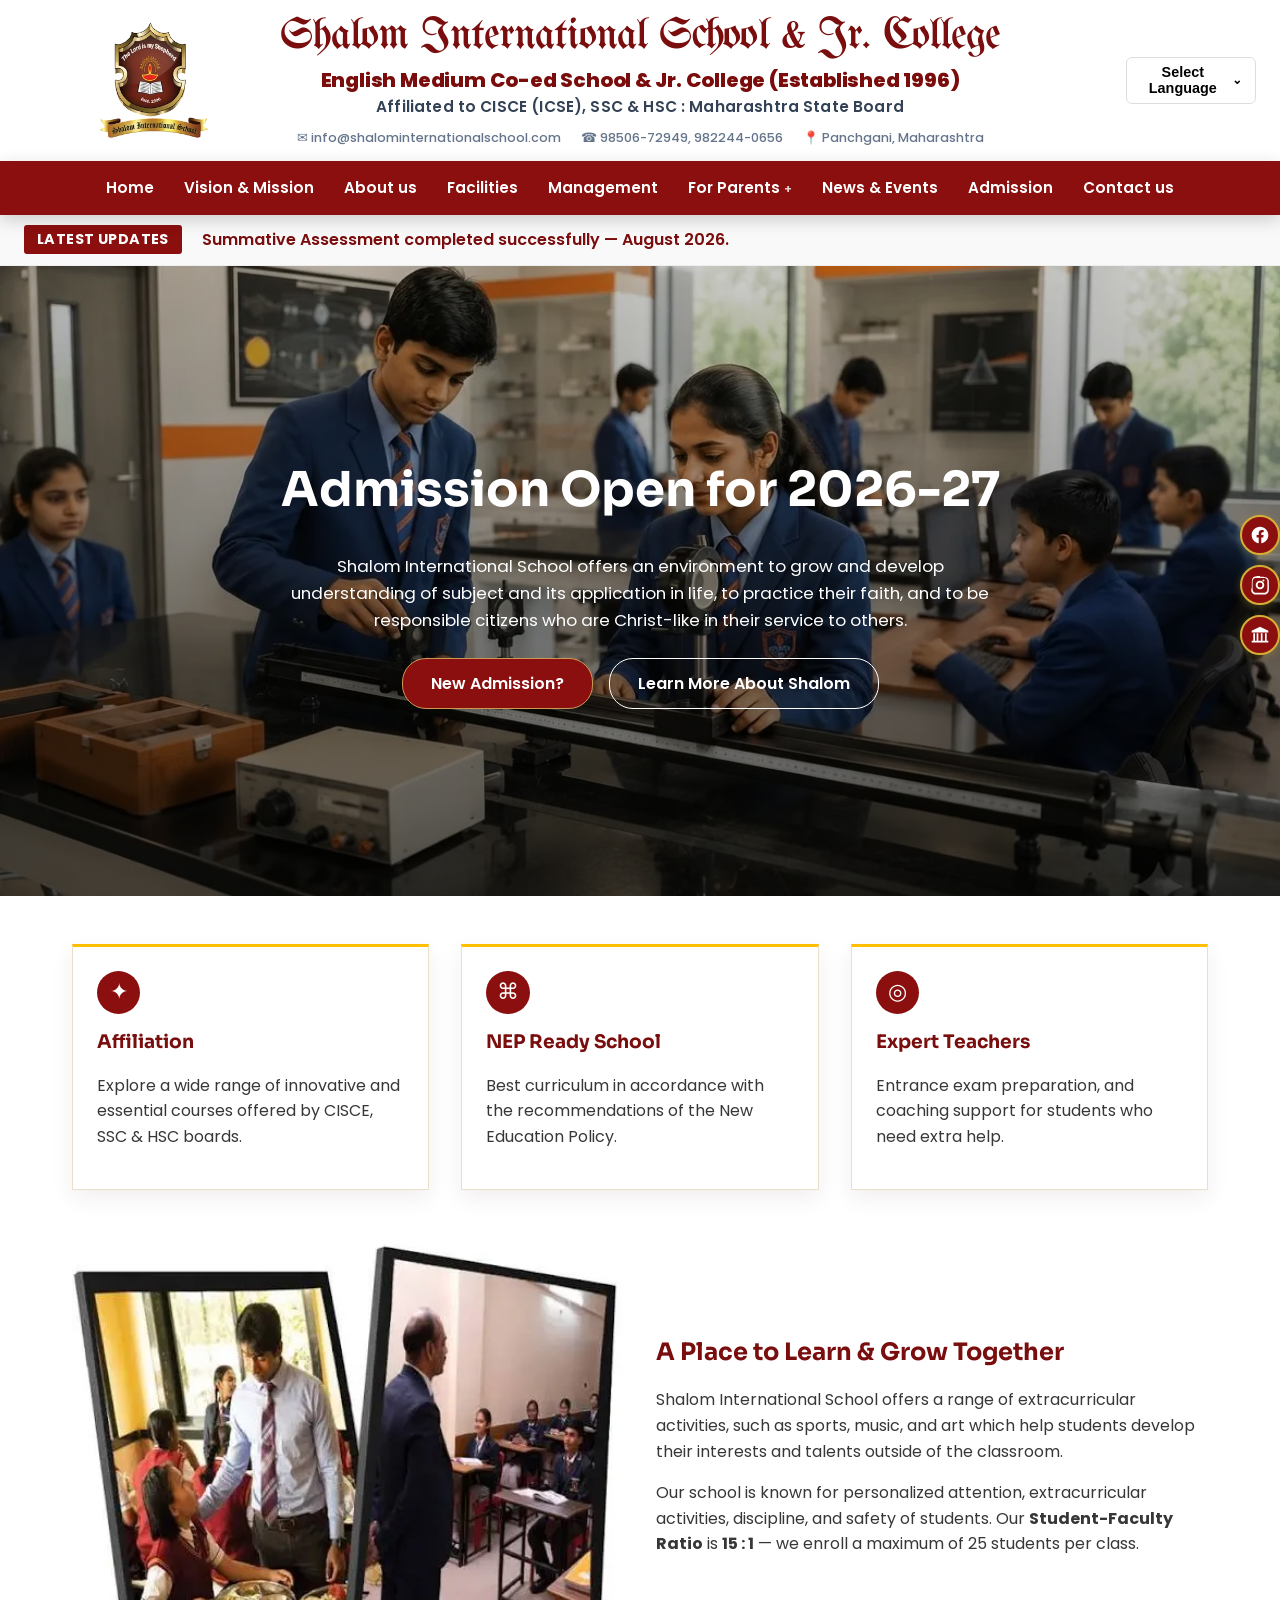
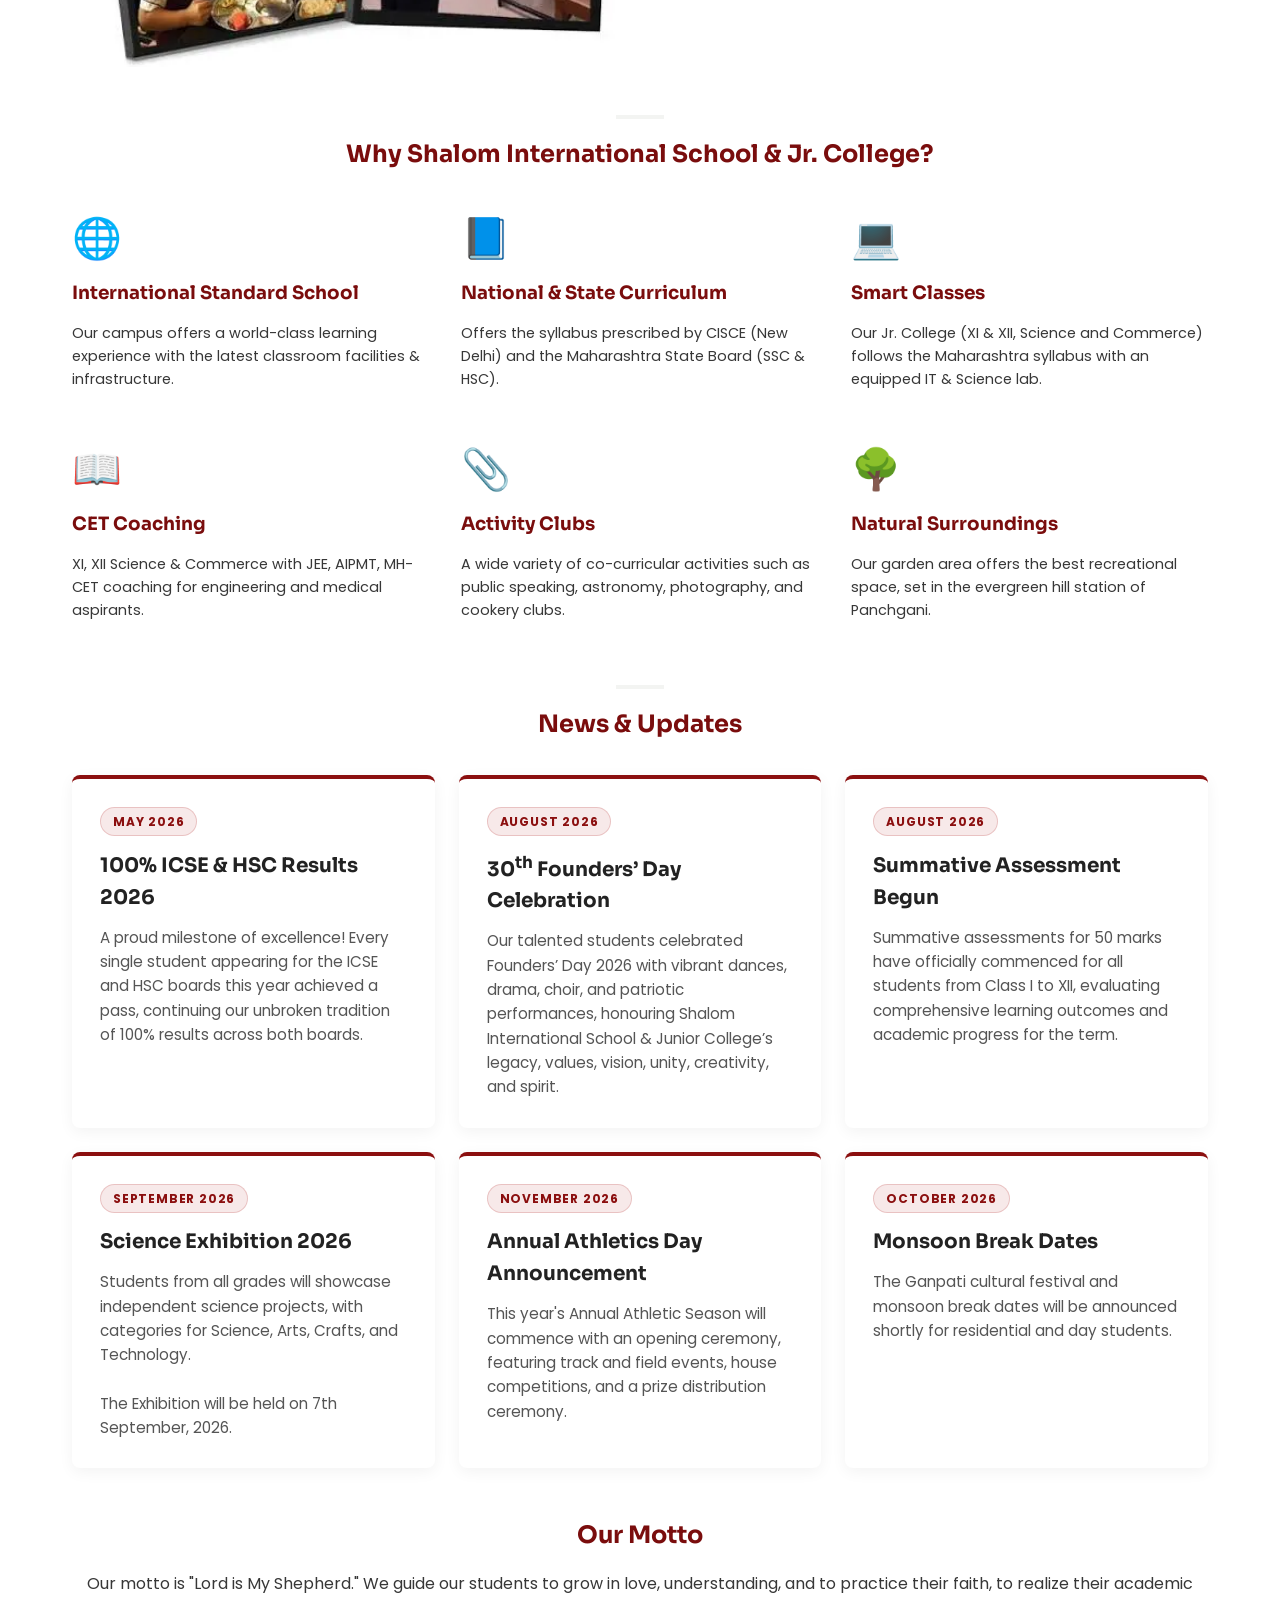
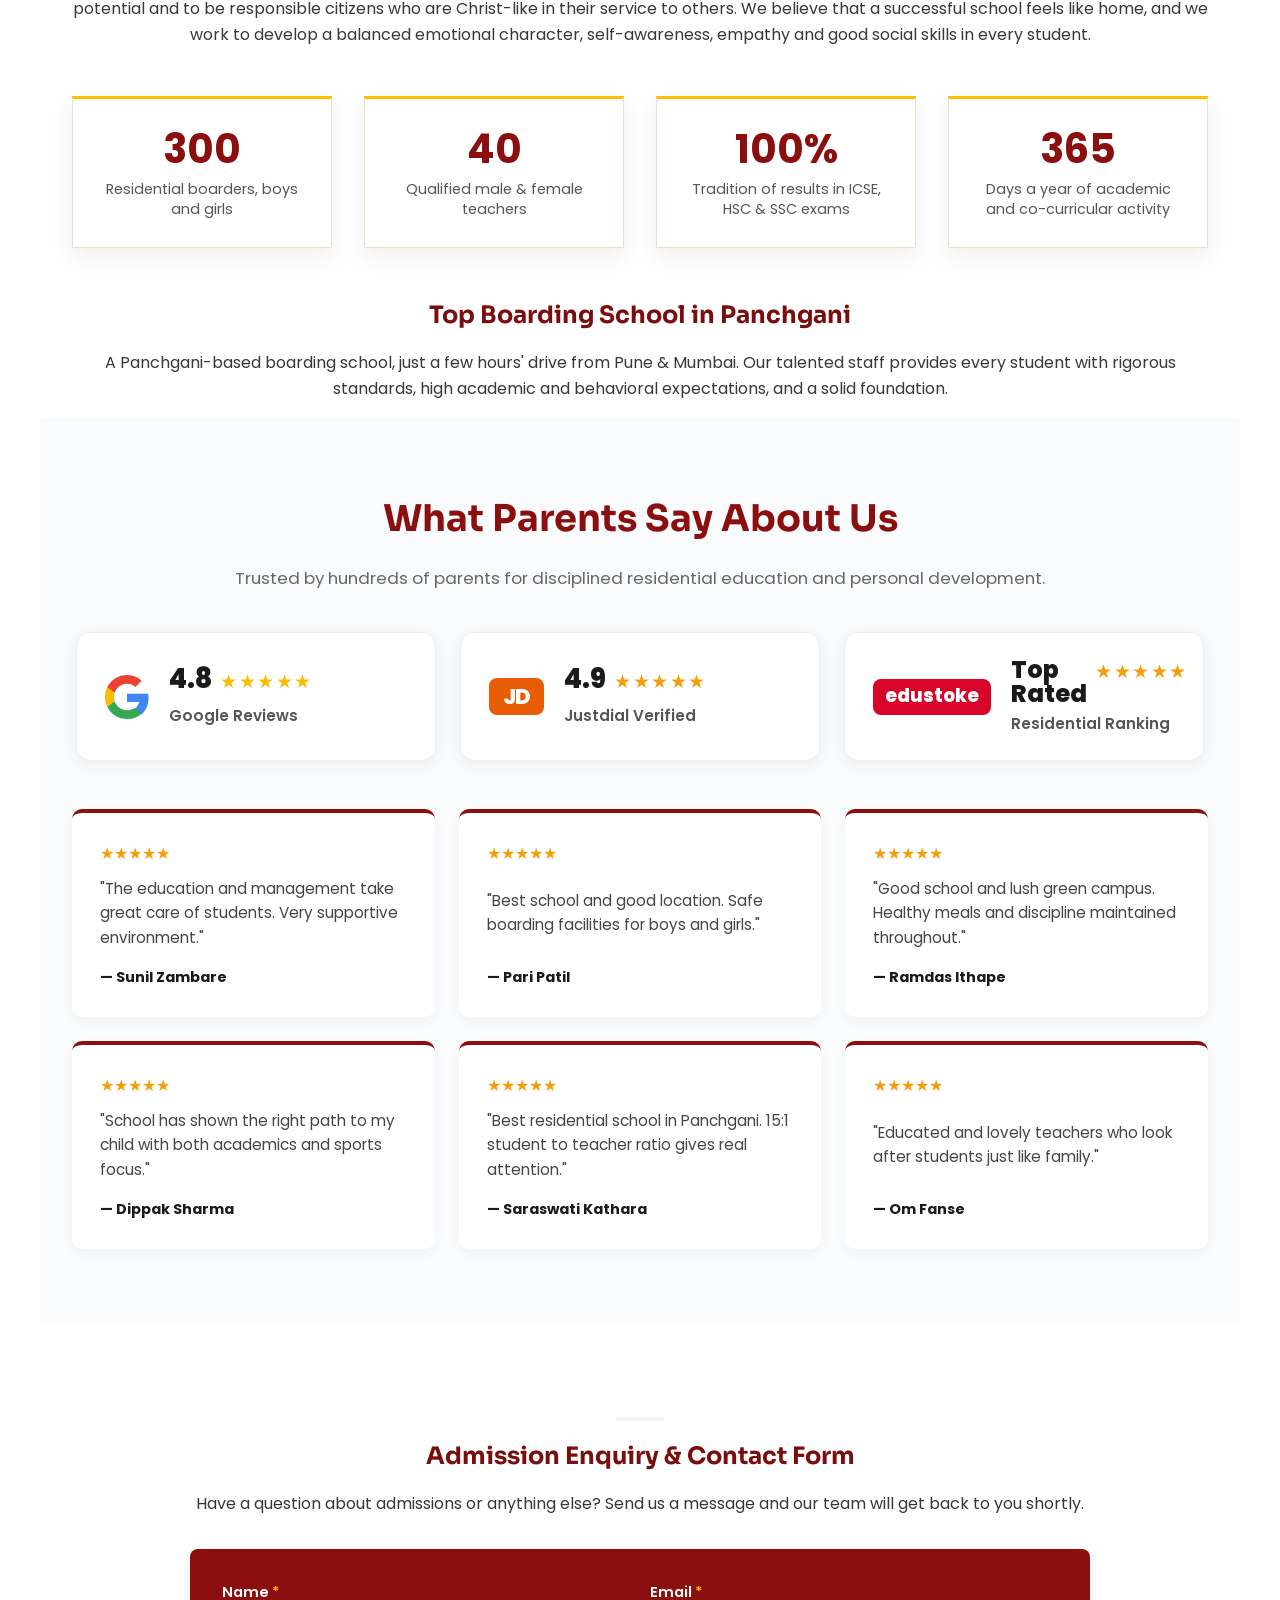
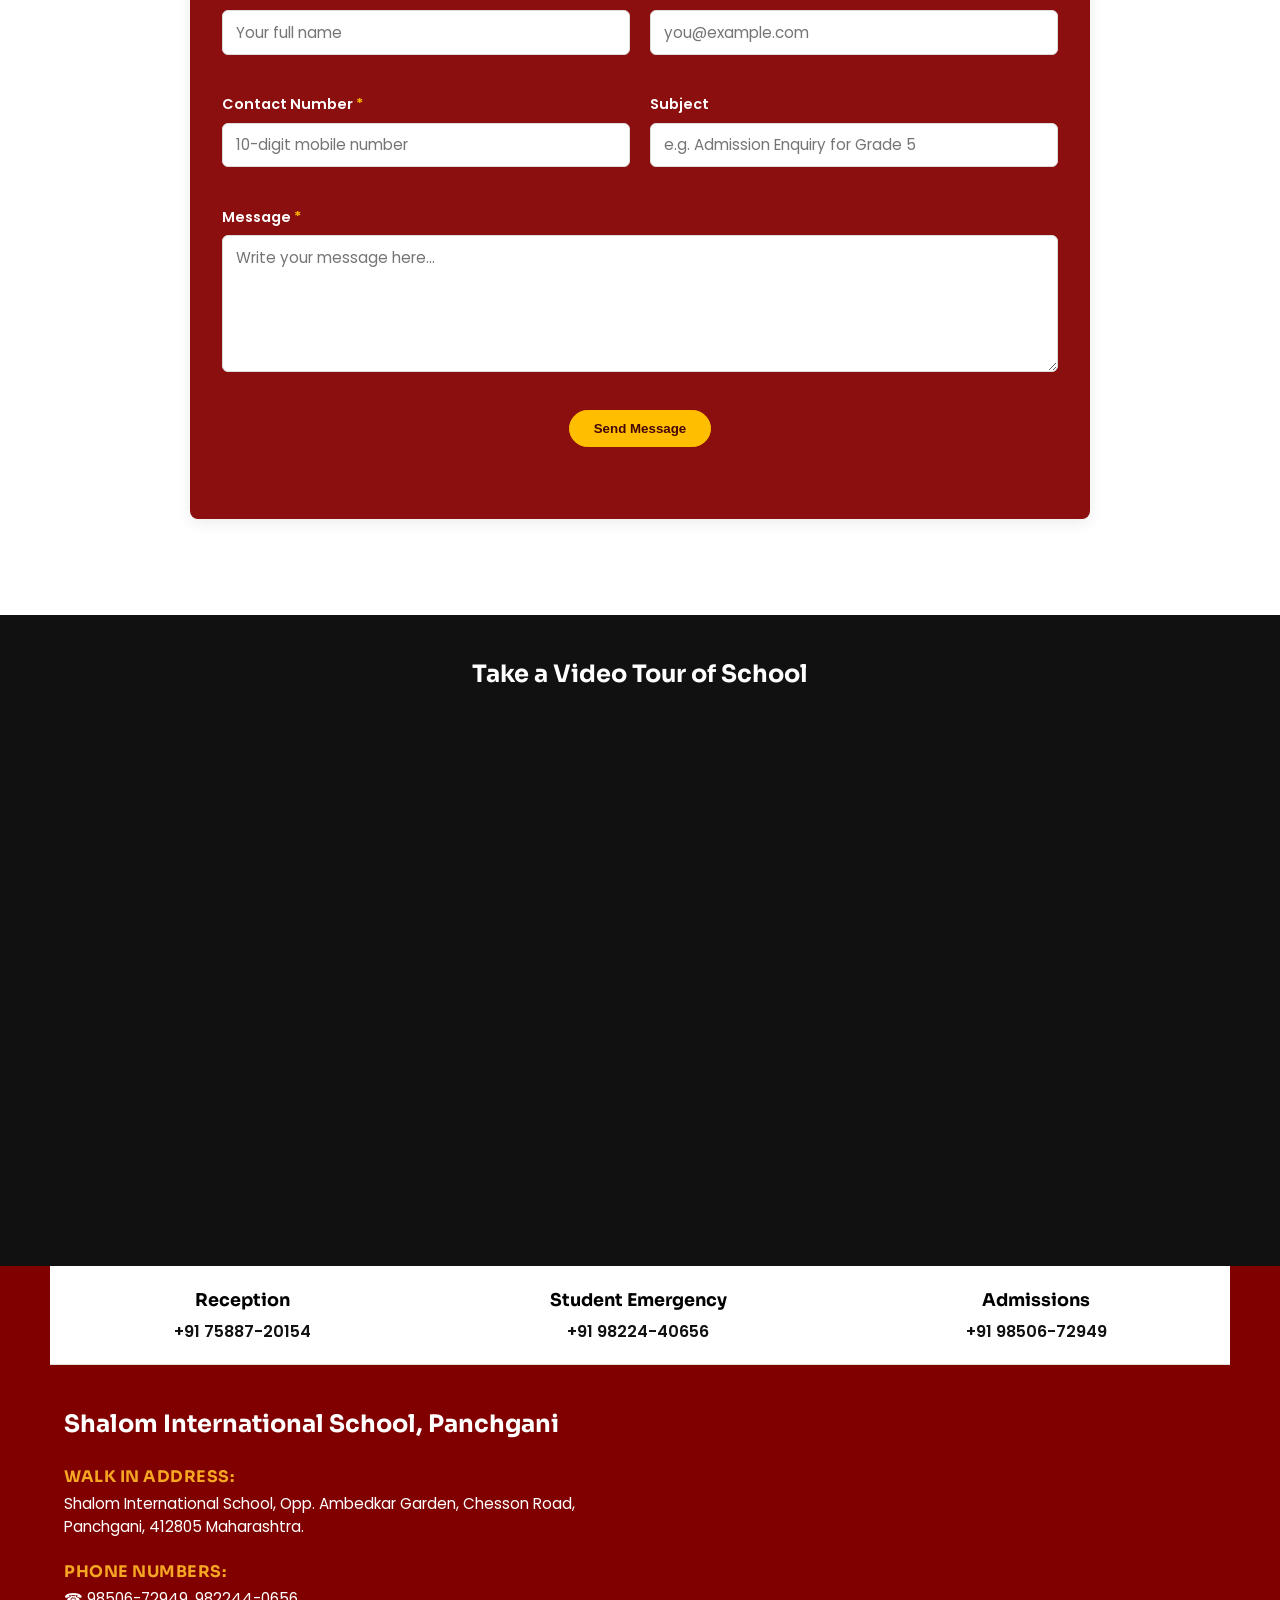
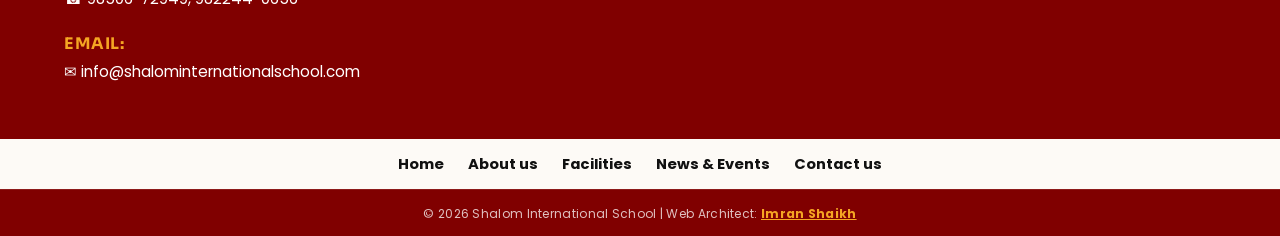
==== commit 3bab84d2: "Deploy performance & SEO updates: header accessibility, dynamic footer, lazy translation, llms.txt" ====
--- a/index.html
+++ b/index.html
@@ -35,6 +35,21 @@
     }
     *, *::before, *::after {
       box-sizing: border-box;
+    }
+
+    /* Google Translate Utility Styles (Prevents Layout Shifts & Hides Default Elements) */
+    #google_translate_element {
+      display: none !important;
+    }
+    body {
+      top: 0 !important;
+    }
+    .goog-te-banner-frame,
+    .skiptranslate:not(.lang-select) {
+      display: none !important;
+    }
+    .goog-te-gadget {
+      display: none !important;
     }
   </style>
 
@@ -169,7 +184,7 @@
       <p class="hero__lead">Shalom International School offers an environment to grow and develop understanding of subject and its application in life, to practice their faith, and to be responsible citizens who are Christ-like in their service to others.</p>
       <div class="hero__actions">
         <a class="btn btn--primary" href="#form">New Admission?</a>
-        <a class="btn btn--outline" href="about_us.html">Learn More</a>
+        <a class="btn btn--outline" href="about_us.html" aria-label="Learn more about Shalom International School &amp; Jr. College">Learn More About Shalom</a>
       </div>
     </div>
     <div class="hero-slider__dots" id="heroDots"></div>
@@ -473,11 +488,94 @@
 
 <div id="site-footer-container" data-quote=""></div>
 
-<script src="js/components.js"></script>
-<script src="js/main.js"></script>
-<script src="https://translate.google.com/translate_a/element.js?cb=googleTranslateElementInit"></script>
-<script src="js/scroll-reveal.js"></script>
-<script type="module" src="https://static.cloudflareinsights.com/beacon.min.js/v31edd6df95cf4e85bb4c19e7a9bdbcba1788362987495" integrity="sha512-iIg7k2xntmwu6/uSb5tpc/hySgZc4eoL31yB29W6tJFo2akwjPWcEqnCEdJvGexCL0KEQwVYv5BlowfhVz26hg==" data-cf-beacon='{"version":"2024.11.0","token":"ad3eefdb8c8a4eef878d318fabc33076","r":1,"spa":2}' crossorigin="anonymous"></script>
+<!-- Google Translate Integration Script (Lazy Loaded strictly on user interaction) -->
+<script>
+  // Google Translate callback handler
+  function googleTranslateElementInit() {
+    new google.translate.TranslateElement({
+      pageLanguage: 'en',
+      includedLanguages: 'en,hi,mr',
+      autoDisplay: false
+    }, 'google_translate_element');
+  }
+
+  (function () {
+    let isScriptLoaded = false;
+
+    // Dynamically injects the external Google Translate script
+    function loadGoogleTranslate(callback) {
+      if (isScriptLoaded) {
+        if (callback) callback();
+        return;
+      }
+      isScriptLoaded = true;
+      const s = document.createElement('script');
+      s.type = 'text/javascript';
+      s.async = true;
+      s.src = 'https://translate.google.com/translate_a/element.js?cb=googleTranslateElementInit';
+      s.onload = () => {
+        if (callback) callback();
+      };
+      document.body.appendChild(s);
+    }
+
+    // Programmatically triggers language change inside Google's hidden dropdown
+    function triggerGoogleTranslate(langCode) {
+      const select = document.querySelector('#google_translate_element select');
+      if (select) {
+        select.value = langCode;
+        select.dispatchEvent(new Event('change'));
+      } else {
+        setTimeout(() => triggerGoogleTranslate(langCode), 250);
+      }
+    }
+
+    const langBtn = document.getElementById('langBtn');
+    const langMenu = document.getElementById('langMenu');
+
+    // Toggle custom menu on button click and trigger background script download
+    if (langBtn && langMenu) {
+      langBtn.addEventListener('click', function (e) {
+        e.stopPropagation();
+        const isOpen = langMenu.classList.contains('is-open') || langMenu.style.display === 'block';
+        langMenu.style.display = isOpen ? 'none' : 'block';
+        langMenu.classList.toggle('is-open', !isOpen);
+        langBtn.setAttribute('aria-expanded', !isOpen);
+
+        // Preload Google script silently once dropdown opens
+        loadGoogleTranslate();
+      });
+
+      // Close menu if user clicks outside
+      document.addEventListener('click', function () {
+        langMenu.style.display = 'none';
+        langMenu.classList.remove('is-open');
+        langBtn.setAttribute('aria-expanded', 'false');
+      });
+    }
+
+    // Language item selection buttons
+    const buttons = document.querySelectorAll('.lang-btn');
+    buttons.forEach(function (btn) {
+      btn.addEventListener('click', function (e) {
+        e.stopPropagation();
+        const chosenLang = this.getAttribute('data-lang');
+
+        if (langMenu) {
+          langMenu.style.display = 'none';
+          langMenu.classList.remove('is-open');
+        }
+        if (langBtn) {
+          langBtn.setAttribute('aria-expanded', 'false');
+        }
+
+        loadGoogleTranslate(function () {
+          triggerGoogleTranslate(chosenLang);
+        });
+      });
+    });
+  })();
+</script>
 
 <!-- Marquee animation script -->
 <script>
@@ -510,5 +608,6 @@
     play();
   })();
 </script>
+  <script src="js/components.js"></script>
 </body>
 </html>
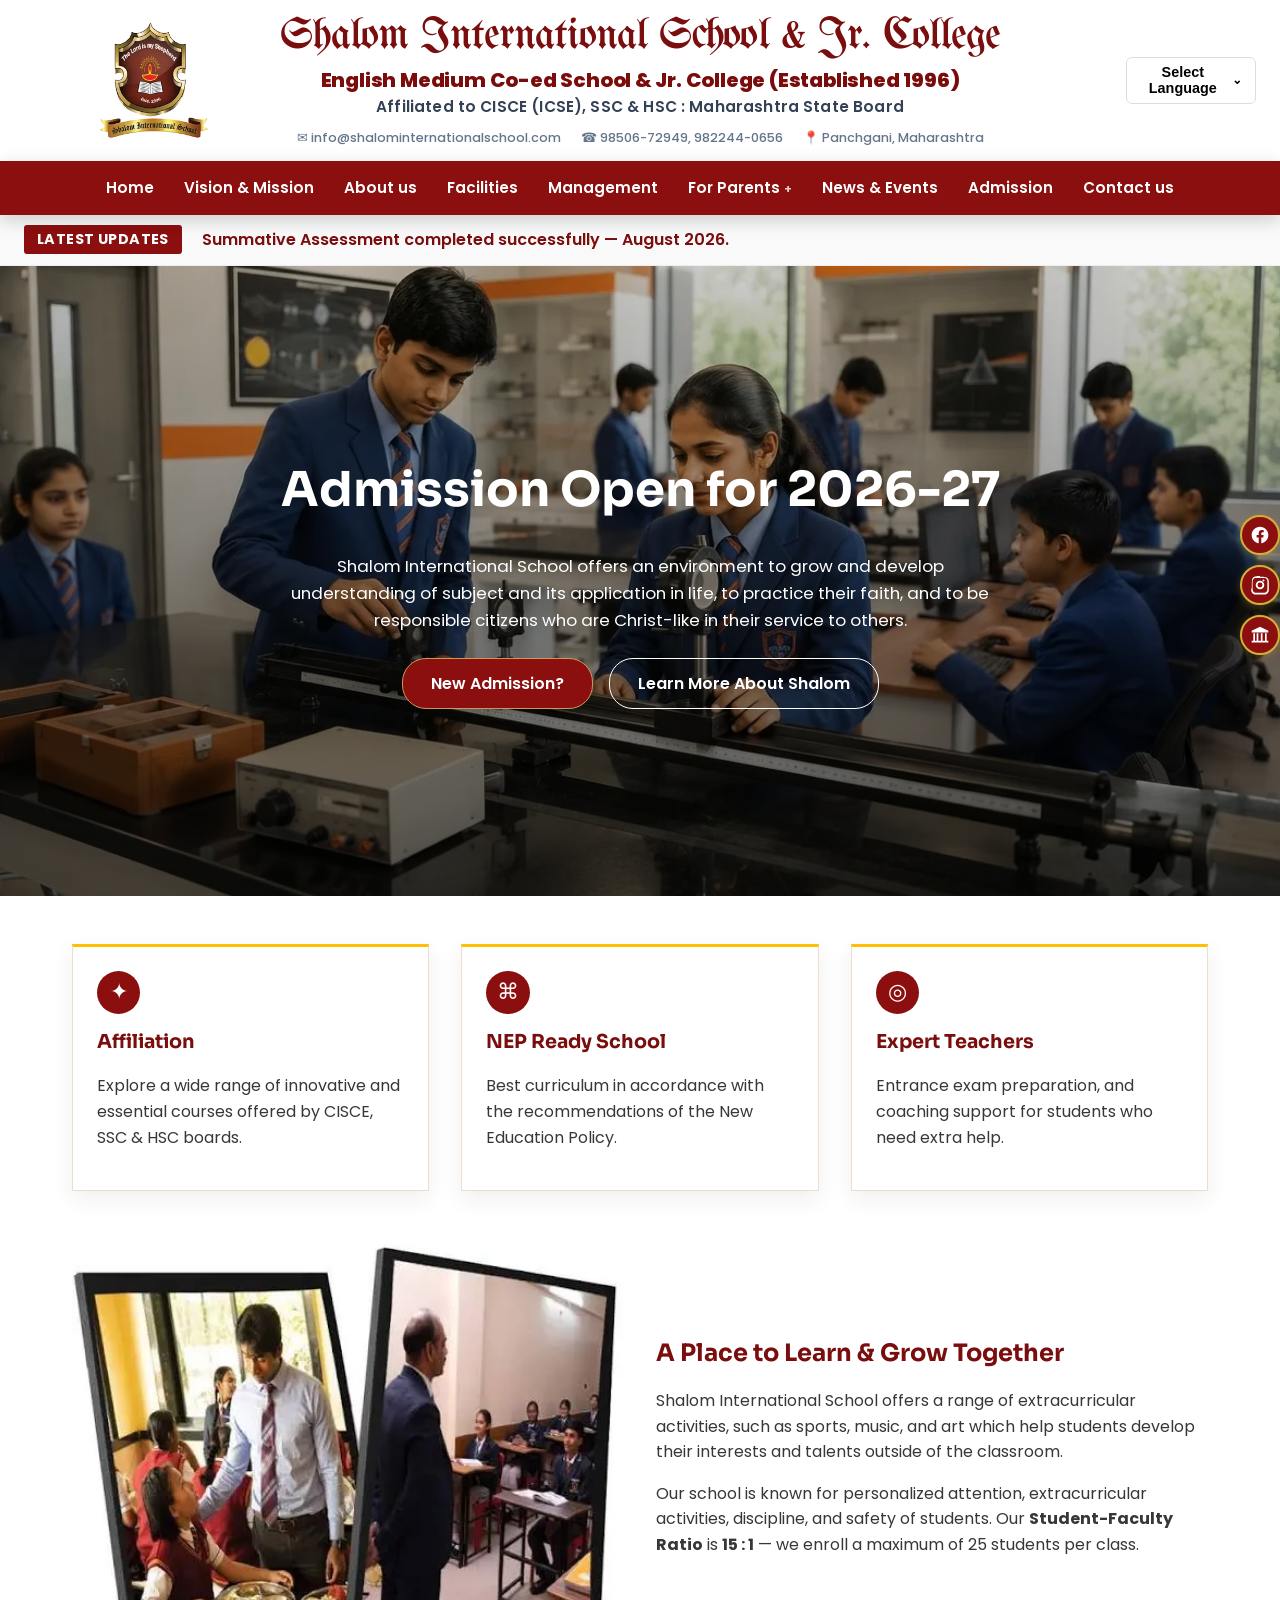
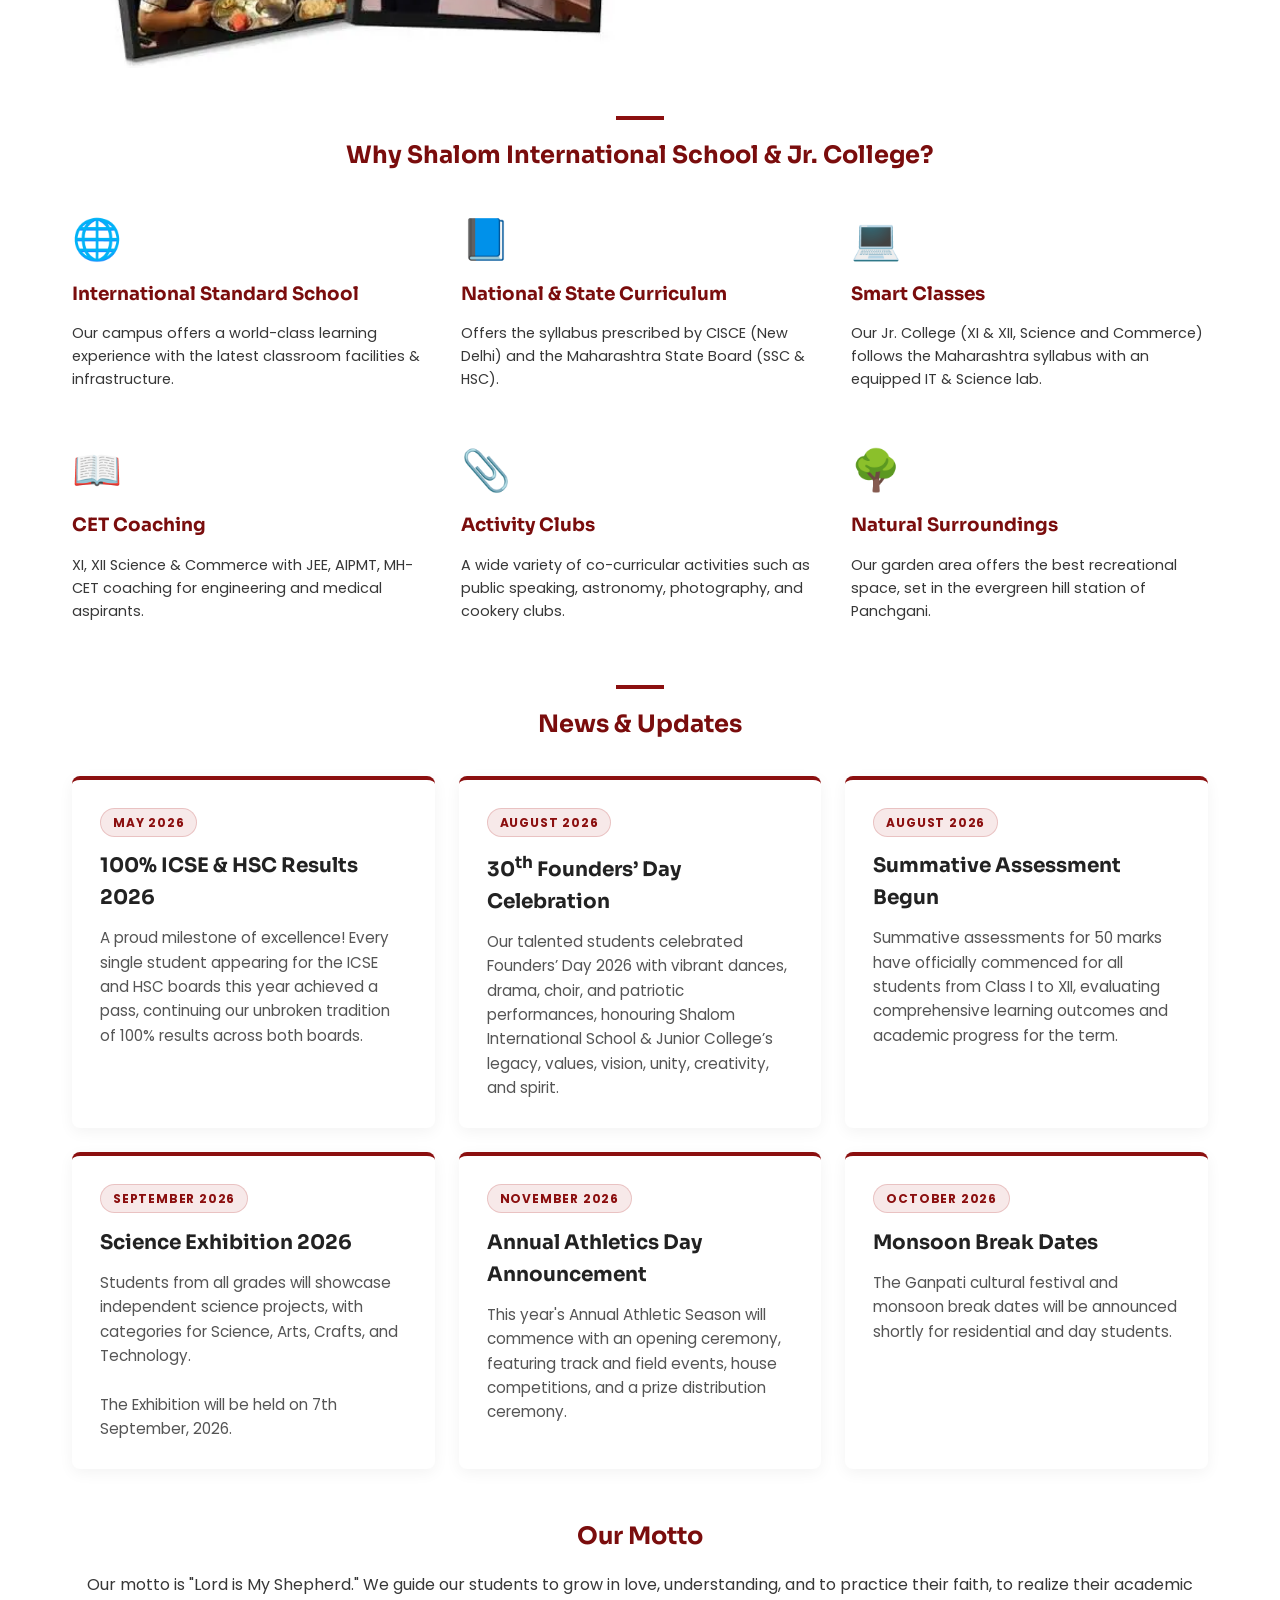
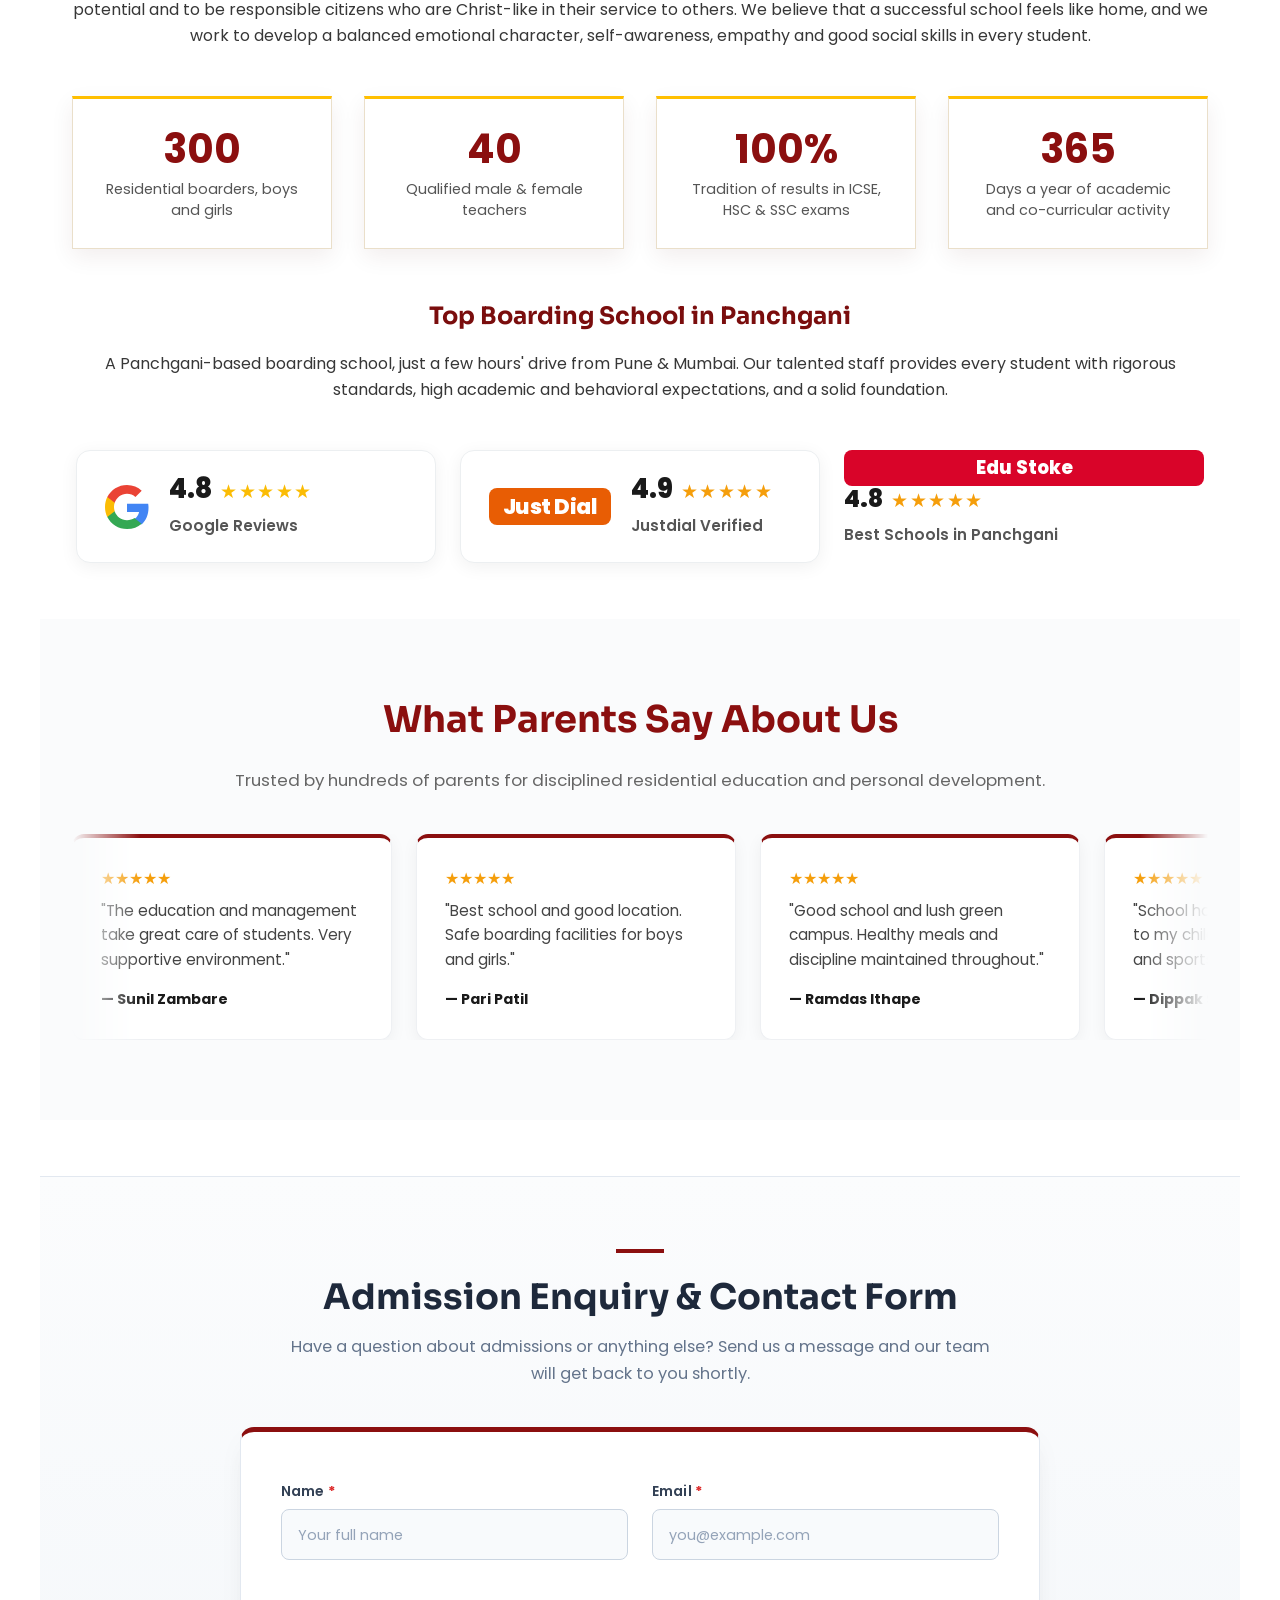
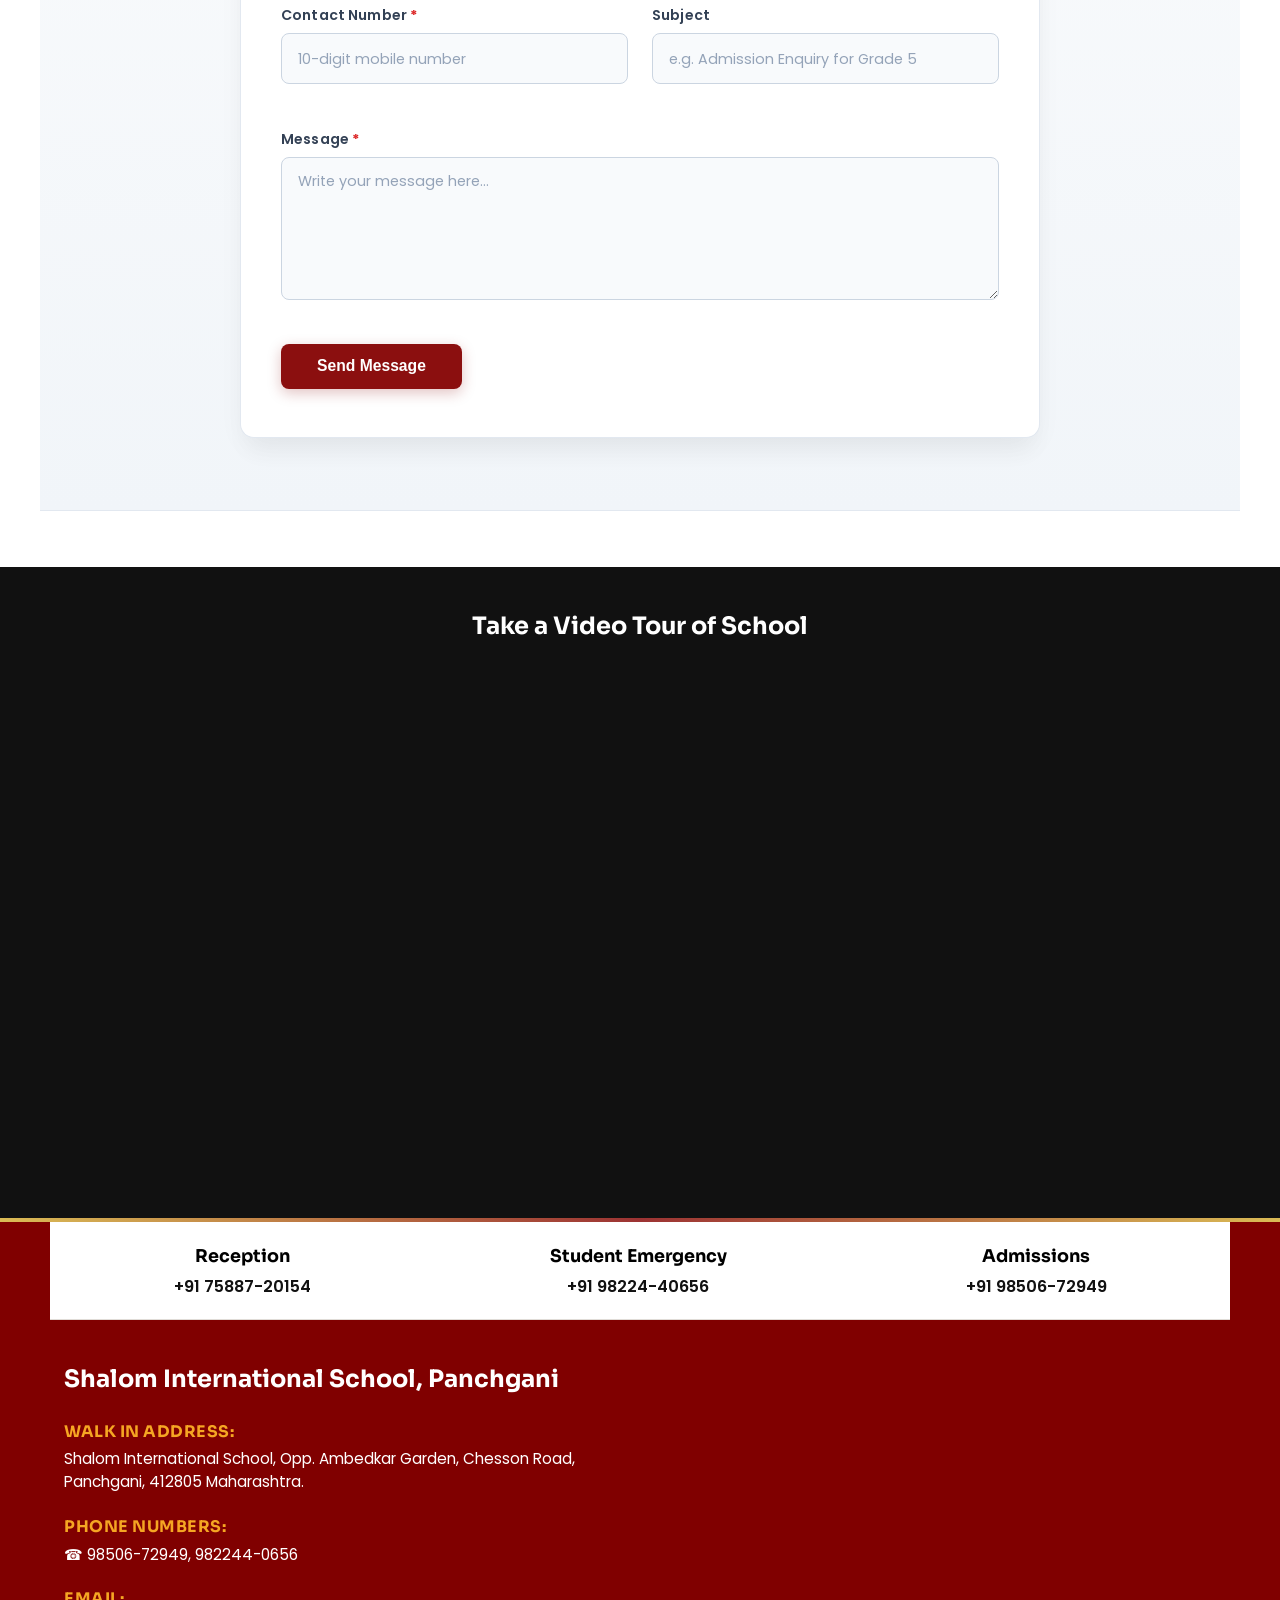
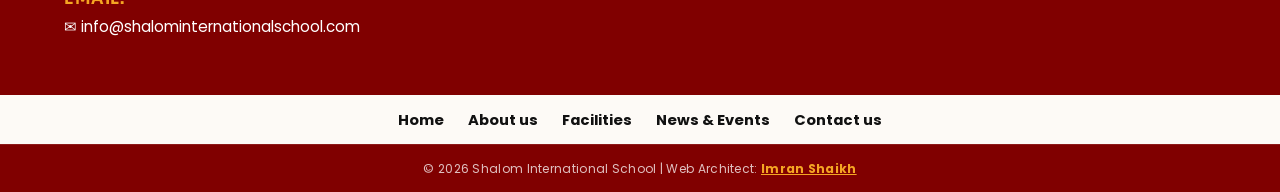
==== commit 86d480c2: "Update site - 21-09-2026-- 18:25:28.05" ====
--- a/index.html
+++ b/index.html
@@ -318,21 +318,18 @@
     <div class="stat"><span class="stat__num">365</span><span class="stat__label">Days a year of academic and co-curricular activity</span></div>
   </section>
 
+  <!-- Top Boarding School Section -->
   <section class="banner">
     <h2>Top Boarding School in Panchgani</h2>
     <p>A Panchgani-based boarding school, just a few hours' drive from Pune &amp; Mumbai. Our talented staff provides every student with rigorous standards, high academic and behavioral expectations, and a solid foundation.</p>
   </section>
 
-  <!-- TESTIMONIALS SECTION (STRICTLY CONTAINED GRID - ZERO HORIZONTAL SCROLL) -->
-  <section class="testimonials" style="padding: 4.5rem 1rem; text-align: center; overflow: hidden; background: #fafbfc; width: 100%; box-sizing: border-box;">
+  <!-- 3 Verified Ratings Badges (Google, Justdial, Edustoke) Directly Below Banner -->
+  <section class="ratings-badges-section" style="padding: 0 1rem 3.5rem; text-align: center; width: 100%; box-sizing: border-box;">
     <div style="max-width: 1200px; margin: 0 auto; width: 100%; box-sizing: border-box;">
-      <h2 style="font-size: 2.3rem; color: var(--color-primary, #b42828); margin-bottom: 0.5rem; font-family: 'Sora', sans-serif;">What Parents Say About Us</h2>
-      <p style="color: #666; font-size: 1.05rem; margin-bottom: 2.5rem;">Trusted by hundreds of parents for disciplined residential education and personal development.</p>
-      
-      <!-- 1. Extra-Large Verified Ratings Badges (Contained & Prominent) -->
-      <div style="display: flex; justify-content: center; align-items: stretch; gap: 1.5rem; margin-bottom: 3rem; flex-wrap: wrap; width: 100%; box-sizing: border-box;">
+      <div style="display: flex; justify-content: center; align-items: stretch; gap: 1.5rem; flex-wrap: wrap; width: 100%; box-sizing: border-box;">
         
-        <!-- Google Reviews Extra-Large Badge -->
+        <!-- Google Reviews -->
         <a href="https://maps.google.com/?q=Shalom+International+School+Panchgani" target="_blank" rel="noopener noreferrer" style="text-decoration: none; color: inherit; flex: 1 1 280px; max-width: 360px;" aria-label="Read Shalom International School Google Reviews">
           <div style="background: #ffffff; padding: 1.5rem 1.75rem; border-radius: 14px; box-shadow: 0 4px 18px rgba(0,0,0,0.06); border: 1.5px solid #eceff1; display: flex; align-items: center; gap: 1.25rem; height: 100%; box-sizing: border-box; transition: transform 0.2s ease;">
             <svg width="44" height="44" viewBox="0 0 24 24" style="flex-shrink: 0;">
@@ -351,11 +348,11 @@
           </div>
         </a>
 
-        <!-- Justdial Extra-Large Badge -->
+        <!-- Justdial -->
         <a href="https://www.justdial.com/Panchgani/Shalom-International-School-and-Jr-College-Panchgani-Near-Ambedkar-Garden-Chesson-Road/9999P2168-2168-150213181154-C3M9_BZDET/reviews" target="_blank" rel="noopener noreferrer" style="text-decoration: none; color: inherit; flex: 1 1 280px; max-width: 360px;" aria-label="Read Shalom International School Justdial Reviews">
           <div style="background: #ffffff; padding: 1.5rem 1.75rem; border-radius: 14px; box-shadow: 0 4px 18px rgba(0,0,0,0.06); border: 1.5px solid #eceff1; display: flex; align-items: center; gap: 1.25rem; height: 100%; box-sizing: border-box; transition: transform 0.2s ease;">
             <div style="background: #e85d04; color: #ffffff; font-weight: 800; font-size: 1.35rem; padding: 0.5rem 0.85rem; border-radius: 8px; letter-spacing: -0.5px; flex-shrink: 0; line-height: 1;">
-              JD
+              Just Dial
             </div>
             <div style="text-align: left;">
               <div style="display: flex; align-items: baseline; gap: 0.5rem;">
@@ -367,68 +364,113 @@
           </div>
         </a>
 
-        <!-- Edustoke Extra-Large Badge -->
-        <a href="https://www.edustoke.com/" target="_blank" rel="noopener noreferrer" style="text-decoration: none; color: inherit; flex: 1 1 280px; max-width: 360px;" aria-label="View Shalom International School on Edustoke">
-          <div style="background: #ffffff; padding: 1.5rem 1.75rem; border-radius: 14px; box-shadow: 0 4px 18px rgba(0,0,0,0.06); border: 1.5px solid #eceff1; display: flex; align-items: center; gap: 1.25rem; height: 100%; box-sizing: border-box; transition: transform 0.2s ease;">
-            <div style="background: #d90429; color: #ffffff; font-weight: 800; font-size: 1.15rem; padding: 0.55rem 0.75rem; border-radius: 8px; flex-shrink: 0; line-height: 1;">
-              edustoke
+        <!-- Edustoke -->
+        <a href="https://www.edustoke.com/panchgani/shalom-international-school-bhim-nagar-residential" target="_blank" rel="noopener noreferrer" style="text-decoration: none; color: inherit; flex: 1 1 280px; max-width: 360px;" aria-label="View Shalom International School on Edustoke">
+          <div style="background: #d90429; color: #ffffff; font-weight: 800; font-size: 1.15rem; padding: 0.55rem 0.75rem; border-radius: 8px; flex-shrink: 0; line-height: 1;">
+              Edu Stoke
             </div>
             <div style="text-align: left;">
               <div style="display: flex; align-items: baseline; gap: 0.5rem;">
-                <span style="font-weight: 800; font-size: 1.5rem; color: #1a1a1a; line-height: 1;">Top Rated</span>
+                <span style="font-weight: 800; font-size: 1.5rem; color: #1a1a1a; line-height: 1;">4.8</span>
                 <span style="color: #f59e0b; font-size: 1.2rem; letter-spacing: 1.5px;">★★★★★</span>
               </div>
-              <span style="font-size: 0.95rem; color: #555; font-weight: 600; display: block; margin-top: 0.35rem;">Residential Ranking</span>
+              <span style="font-size: 0.95rem; color: #555; font-weight: 600; display: block; margin-top: 0.35rem;">Best Schools in Panchgani</span>
             </div>
           </div>
         </a>
 
       </div>
-
-      <!-- 2. Testimonial Quotes Grid (Standard auto-wrapping cards: completely prevents page width overflow) -->
-      <div style="display: grid; grid-template-columns: repeat(auto-fit, minmax(280px, 1fr)); gap: 1.5rem; width: 100%; box-sizing: border-box; text-align: left;">
-        
-        <div style="background: #ffffff; border-radius: 10px; padding: 1.75rem; box-shadow: 0 4px 14px rgba(0,0,0,0.04); border-top: 4px solid var(--color-primary, #b42828); display: flex; flex-direction: column; justify-content: space-between; box-sizing: border-box;">
-          <div style="color: #f59e0b; margin-bottom: 0.65rem; font-size: 1rem;">★★★★★</div>
-          <p style="color: #444; font-size: 0.95rem; line-height: 1.6; margin: 0 0 1rem 0;">"The education and management take great care of students. Very supportive environment."</p>
-          <cite style="font-weight: 700; color: #1a1a1a; font-style: normal; font-size: 0.9rem;">— Sunil Zambare</cite>
-        </div>
-
-        <div style="background: #ffffff; border-radius: 10px; padding: 1.75rem; box-shadow: 0 4px 14px rgba(0,0,0,0.04); border-top: 4px solid var(--color-primary, #b42828); display: flex; flex-direction: column; justify-content: space-between; box-sizing: border-box;">
-          <div style="color: #f59e0b; margin-bottom: 0.65rem; font-size: 1rem;">★★★★★</div>
-          <p style="color: #444; font-size: 0.95rem; line-height: 1.6; margin: 0 0 1rem 0;">"Best school and good location. Safe boarding facilities for boys and girls."</p>
-          <cite style="font-weight: 700; color: #1a1a1a; font-style: normal; font-size: 0.9rem;">— Pari Patil</cite>
-        </div>
-
-        <div style="background: #ffffff; border-radius: 10px; padding: 1.75rem; box-shadow: 0 4px 14px rgba(0,0,0,0.04); border-top: 4px solid var(--color-primary, #b42828); display: flex; flex-direction: column; justify-content: space-between; box-sizing: border-box;">
-          <div style="color: #f59e0b; margin-bottom: 0.65rem; font-size: 1rem;">★★★★★</div>
-          <p style="color: #444; font-size: 0.95rem; line-height: 1.6; margin: 0 0 1rem 0;">"Good school and lush green campus. Healthy meals and discipline maintained throughout."</p>
-          <cite style="font-weight: 700; color: #1a1a1a; font-style: normal; font-size: 0.9rem;">— Ramdas Ithape</cite>
-        </div>
-
-        <div style="background: #ffffff; border-radius: 10px; padding: 1.75rem; box-shadow: 0 4px 14px rgba(0,0,0,0.04); border-top: 4px solid var(--color-primary, #b42828); display: flex; flex-direction: column; justify-content: space-between; box-sizing: border-box;">
-          <div style="color: #f59e0b; margin-bottom: 0.65rem; font-size: 1rem;">★★★★★</div>
-          <p style="color: #444; font-size: 0.95rem; line-height: 1.6; margin: 0 0 1rem 0;">"School has shown the right path to my child with both academics and sports focus."</p>
-          <cite style="font-weight: 700; color: #1a1a1a; font-style: normal; font-size: 0.9rem;">— Dippak Sharma</cite>
-        </div>
-
-        <div style="background: #ffffff; border-radius: 10px; padding: 1.75rem; box-shadow: 0 4px 14px rgba(0,0,0,0.04); border-top: 4px solid var(--color-primary, #b42828); display: flex; flex-direction: column; justify-content: space-between; box-sizing: border-box;">
-          <div style="color: #f59e0b; margin-bottom: 0.65rem; font-size: 1rem;">★★★★★</div>
-          <p style="color: #444; font-size: 0.95rem; line-height: 1.6; margin: 0 0 1rem 0;">"Best residential school in Panchgani. 15:1 student to teacher ratio gives real attention."</p>
-          <cite style="font-weight: 700; color: #1a1a1a; font-style: normal; font-size: 0.9rem;">— Saraswati Kathara</cite>
-        </div>
-
-        <div style="background: #ffffff; border-radius: 10px; padding: 1.75rem; box-shadow: 0 4px 14px rgba(0,0,0,0.04); border-top: 4px solid var(--color-primary, #b42828); display: flex; flex-direction: column; justify-content: space-between; box-sizing: border-box;">
-          <div style="color: #f59e0b; margin-bottom: 0.65rem; font-size: 1rem;">★★★★★</div>
-          <p style="color: #444; font-size: 0.95rem; line-height: 1.6; margin: 0 0 1rem 0;">"Educated and lovely teachers who look after students just like family."</p>
-          <cite style="font-weight: 700; color: #1a1a1a; font-style: normal; font-size: 0.9rem;">— Om Fanse</cite>
-        </div>
-
-      </div>
-    </div>
-  </section>
-
-  <!-- Admission / Contact form -->
+    </div>
+  </section>
+
+  <!-- TESTIMONIALS SECTION (SLIDING REVIEWS DIRECTLY UNDER HEADING) -->
+  <section class="testimonials" style="padding: 4.5rem 1rem 3.5rem; text-align: center; overflow: hidden; background: #fafbfc; width: 100%; box-sizing: border-box;">
+    <div style="max-width: 1200px; margin: 0 auto; width: 100%; box-sizing: border-box;">
+      <h2 style="font-size: 2.3rem; color: var(--color-primary, #8B0F0F); margin-bottom: 0.5rem; font-family: 'Sora', sans-serif;">What Parents Say About Us</h2>
+      <p style="color: #666; font-size: 1.05rem; margin-bottom: 2.5rem;">Trusted by hundreds of parents for disciplined residential education and personal development.</p>
+    </div>
+
+    <!-- Scrolling Review Slider -->
+    <div class="reviews-scroll">
+      <div class="reviews-track">
+        <!-- Set 1 -->
+        <div class="review-card">
+          <div class="review-stars">★★★★★</div>
+          <p>"The education and management take great care of students. Very supportive environment."</p>
+          <cite>— Sunil Zambare</cite>
+        </div>
+
+        <div class="review-card">
+          <div class="review-stars">★★★★★</div>
+          <p>"Best school and good location. Safe boarding facilities for boys and girls."</p>
+          <cite>— Pari Patil</cite>
+        </div>
+
+        <div class="review-card">
+          <div class="review-stars">★★★★★</div>
+          <p>"Good school and lush green campus. Healthy meals and discipline maintained throughout."</p>
+          <cite>— Ramdas Ithape</cite>
+        </div>
+
+        <div class="review-card">
+          <div class="review-stars">★★★★★</div>
+          <p>"School has shown the right path to my child with both academics and sports focus."</p>
+          <cite>— Dippak Sharma</cite>
+        </div>
+
+        <div class="review-card">
+          <div class="review-stars">★★★★★</div>
+          <p>"Best residential school in Panchgani. 15:1 student to teacher ratio gives real attention."</p>
+          <cite>— Saraswati Kathara</cite>
+        </div>
+
+        <div class="review-card">
+          <div class="review-stars">★★★★★</div>
+          <p>"Educated and lovely teachers who look after students just like family."</p>
+          <cite>— Om Fanse</cite>
+        </div>
+
+        <!-- Duplicated set for seamless infinite loop -->
+        <div class="review-card" aria-hidden="true">
+          <div class="review-stars">★★★★★</div>
+          <p>"The education and management take great care of students. Very supportive environment."</p>
+          <cite>— Sunil Zambare</cite>
+        </div>
+
+        <div class="review-card" aria-hidden="true">
+          <div class="review-stars">★★★★★</div>
+          <p>"Best school and good location. Safe boarding facilities for boys and girls."</p>
+          <cite>— Pari Patil</cite>
+        </div>
+
+        <div class="review-card" aria-hidden="true">
+          <div class="review-stars">★★★★★</div>
+          <p>"Good school and lush green campus. Healthy meals and discipline maintained throughout."</p>
+          <cite>— Ramdas Ithape</cite>
+        </div>
+
+        <div class="review-card" aria-hidden="true">
+          <div class="review-stars">★★★★★</div>
+          <p>"School has shown the right path to my child with both academics and sports focus."</p>
+          <cite>— Dippak Sharma</cite>
+        </div>
+
+        <div class="review-card" aria-hidden="true">
+          <div class="review-stars">★★★★★</div>
+          <p>"Best residential school in Panchgani. 15:1 student to teacher ratio gives real attention."</p>
+          <cite>— Saraswati Kathara</cite>
+        </div>
+
+        <div class="review-card" aria-hidden="true">
+          <div class="review-stars">★★★★★</div>
+          <p>"Educated and lovely teachers who look after students just like family."</p>
+          <cite>— Om Fanse</cite>
+        </div>
+      </div>
+    </div>
+  </section>
+
+  <!-- Admission / Contact Form -->
   <section class="contact-form-section" id="form">
     <div class="section-heading">
       <span class="section-heading__rule"></span>
@@ -470,7 +512,7 @@
         <span class="form-error" id="err-message"></span>
       </div>
 
-      <div class="form-field form-field--full form-actions">
+      <div class="form-actions">
         <button type="submit" class="btn btn--primary" id="cf-submit">Send Message</button>
         <span class="form-status" id="cf-status" role="status" aria-live="polite"></span>
       </div>
@@ -486,11 +528,46 @@
   </section>
 </main>
 
+<!-- Clear separation line before contacts/footer -->
+<hr class="footer-divider">
+
 <div id="site-footer-container" data-quote=""></div>
 
-<!-- Google Translate Integration Script (Lazy Loaded strictly on user interaction) -->
+<!-- Mobile Navigation Script -->
 <script>
-  // Google Translate callback handler
+  (function () {
+    const navToggle = document.getElementById('navToggle');
+    const navMenu = document.getElementById('navMenu');
+
+    if (navToggle && navMenu) {
+      navToggle.addEventListener('click', function (e) {
+        e.stopPropagation();
+        const isOpen = navMenu.classList.toggle('is-open');
+        navToggle.setAttribute('aria-expanded', isOpen);
+      });
+
+      document.addEventListener('click', function (e) {
+        if (!navMenu.contains(e.target) && !navToggle.contains(e.target) && navMenu.classList.contains('is-open')) {
+          navMenu.classList.remove('is-open');
+          navToggle.setAttribute('aria-expanded', 'false');
+        }
+      });
+
+      const submenus = navMenu.querySelectorAll('.has-submenu > a');
+      submenus.forEach(function (submenuLink) {
+        submenuLink.addEventListener('click', function (e) {
+          if (window.innerWidth <= 900) {
+            e.preventDefault();
+            this.parentElement.classList.toggle('is-open');
+          }
+        });
+      });
+    }
+  })();
+</script>
+
+<!-- Google Translate Integration Script -->
+<script>
   function googleTranslateElementInit() {
     new google.translate.TranslateElement({
       pageLanguage: 'en',
@@ -502,7 +579,6 @@
   (function () {
     let isScriptLoaded = false;
 
-    // Dynamically injects the external Google Translate script
     function loadGoogleTranslate(callback) {
       if (isScriptLoaded) {
         if (callback) callback();
@@ -519,7 +595,6 @@
       document.body.appendChild(s);
     }
 
-    // Programmatically triggers language change inside Google's hidden dropdown
     function triggerGoogleTranslate(langCode) {
       const select = document.querySelector('#google_translate_element select');
       if (select) {
@@ -533,7 +608,6 @@
     const langBtn = document.getElementById('langBtn');
     const langMenu = document.getElementById('langMenu');
 
-    // Toggle custom menu on button click and trigger background script download
     if (langBtn && langMenu) {
       langBtn.addEventListener('click', function (e) {
         e.stopPropagation();
@@ -542,11 +616,9 @@
         langMenu.classList.toggle('is-open', !isOpen);
         langBtn.setAttribute('aria-expanded', !isOpen);
 
-        // Preload Google script silently once dropdown opens
         loadGoogleTranslate();
       });
 
-      // Close menu if user clicks outside
       document.addEventListener('click', function () {
         langMenu.style.display = 'none';
         langMenu.classList.remove('is-open');
@@ -554,7 +626,6 @@
       });
     }
 
-    // Language item selection buttons
     const buttons = document.querySelectorAll('.lang-btn');
     buttons.forEach(function (btn) {
       btn.addEventListener('click', function (e) {
@@ -608,6 +679,6 @@
     play();
   })();
 </script>
-  <script src="js/components.js"></script>
+<script src="js/components.js"></script>
 </body>
 </html>
--- a/styles.css
+++ b/styles.css
@@ -30,110 +30,71 @@
   top: 0 !important;
 }
 
-.news-updates .news-grid {
-  display: grid;
-  grid-template-columns: repeat(3, minmax(0, 1fr));
-  gap: 1.5rem;
-}
-
-.news-updates .news-card {
-  background: #fff;
-  border-top: 4px solid var(--color-primary);
-  border-radius: 8px;
-  box-shadow: 0 4px 15px rgba(0, 0, 0, .05);
-  padding: 1.75rem;
-  position: relative;
-}
-
-.news-updates .news-card__date {
-  background: rgba(var(--color-primary-rgb, 180, 40, 40), .1);
-  border: 1px solid rgba(var(--color-primary-rgb, 180, 40, 40), .2);
-  border-radius: 50px;
-  color: var(--color-primary);
-  display: inline-block;
-  font-size: .75rem;
-  font-weight: 700;
-  letter-spacing: .8px;
-  margin-bottom: .85rem;
-  padding: .25rem .75rem;
-  text-transform: uppercase;
-}
-
-.news-updates .news-card h3 {
-  color: #222;
-  font-size: 1.25rem;
-  margin-bottom: .75rem;
-}
-
-.news-updates .news-card p {
-  color: #555;
-  font-size: .95rem;
-  line-height: 1.6;
-  margin: 0;
-}
-
-@media (max-width: 900px) {
-  .news-updates .news-grid { grid-template-columns: repeat(2, minmax(0, 1fr)); }
-}
-
-@media (max-width: 600px) {
-  .news-updates .news-grid { grid-template-columns: 1fr; }
-}
 img { max-width: 100%; height: auto; display: block; }
 a { color: inherit; text-decoration: none; }
-h2, h3, h4 {
+h1, h2, h3, h4 {
   font-family: var(--font-heading);
   color: var(--color-heading);
   margin: 0 0 .5em;
 }
+
 .section-heading { text-align: center; margin-bottom: 2rem; }
 .section-heading__rule {
   display: block;
-  width: 48px; height: 4px;
-  background: #f3f4f2;
+  width: 48px;
+  height: 4px;
+  background: var(--color-primary);
   margin: 0 auto 1rem;
 }
+
 /* ==========================================================================
    Header Background Pattern & Floating Social Styling
    ========================================================================== */
-
-/* Seamless Repeating Header Pattern */
 header,
 .site-header,
 .header {
   background-image: url('../images/stripes.png') !important;
   background-repeat: repeat !important;
   background-position: top left !important;
-}
-
-/* Floating Social Icons - Gold/Yellow Accent Border */
-.floating-social a,
+  position: relative;
+  z-index: 100;
+}
+
+.social-float {
+  position: fixed !important;
+  right: 0 !important;
+  top: 65vh !important;
+  transform: translateY(-50%) !important;
+  z-index: 9999 !important;
+  display: flex;
+  flex-direction: column;
+  gap: 10px;
+}
+
 .social-float a,
-.social-bar a,
-.sticky-social a,
-.social-icons a,
-[class*="social-sidebar"] a,
-[class*="social-float"] a {
+.social-float__icon {
+  width: 40px;
+  height: 40px;
+  border-radius: 50%;
+  display: flex;
+  align-items: center;
+  justify-content: center;
+  color: #fff;
+  background: var(--color-primary);
   border: 2px solid #d4af37 !important;
   box-shadow: 0 2px 8px rgba(212, 175, 55, 0.3) !important;
   transition: transform 0.2s ease, border-color 0.2s ease, box-shadow 0.2s ease !important;
 }
 
-/* Hover State */
-.floating-social a:hover,
 .social-float a:hover,
-.social-bar a:hover,
-.sticky-social a:hover,
-.social-icons a:hover,
-[class*="social-sidebar"] a:hover,
-[class*="social-float"] a:hover {
+.social-float__icon:hover {
   border-color: #f1c40f !important;
   box-shadow: 0 4px 14px rgba(212, 175, 55, 0.55) !important;
   transform: scale(1.08) translateX(-3px) !important;
 }
 
 /* ============================================================
-   Header (3-Column Layout & Balanced Typography)
+   Header Structure & Typography
    ============================================================ */
 .header-top {
   display: grid;
@@ -144,6 +105,7 @@
   padding: 0.75rem 1.5rem;
   gap: 1.5rem;
   position: relative;
+  z-index: 1000;
 }
 
 .header-top__logo {
@@ -151,7 +113,12 @@
   align-items: center;
 }
 
-.header-top__logo img { width: 120px !important; height: 120px !important; flex-shrink: 0 !important; object-fit: contain !important; }
+.header-top__logo img {
+  width: 120px !important;
+  height: 120px !important;
+  flex-shrink: 0 !important;
+  object-fit: contain !important;
+}
 
 @media (min-width: 901px) {
   .header-top__logo {
@@ -200,7 +167,6 @@
   font-size: 0.96rem;
   font-weight: 600;
   color: #334155;
-  text-transform: none;
   letter-spacing: 0.01em;
   line-height: 1.35;
   margin-top: 2px;
@@ -219,11 +185,13 @@
   color: #64748b;
 }
 
+/* Language selector */
 .lang-select {
   display: flex;
   justify-content: flex-end;
   align-items: center;
-  position: static;
+  position: relative;
+  z-index: 1001;
 }
 
 .lang-select__btn {
@@ -238,13 +206,15 @@
   align-items: center;
   gap: .4rem;
 }
+
 .lang-select .chev { font-size: .75rem; transition: transform .2s ease; }
 .lang-select__btn[aria-expanded="true"] .chev { transform: rotate(180deg); }
+
 .lang-select__menu {
   display: none;
   position: absolute;
-  right: 1.5rem;
-  top: calc(100% - 10px);
+  right: 0;
+  top: 100%;
   background: #fff;
   border: 1px solid #ddd;
   border-radius: 6px;
@@ -252,19 +222,32 @@
   margin: 0;
   padding: .4rem 0;
   min-width: 150px;
-  box-shadow: 0 8px 20px rgba(0,0,0,.12);
-  z-index: 30;
-}
+  box-shadow: 0 8px 24px rgba(0, 0, 0, 0.2);
+  z-index: 99999 !important;
+}
+
 .lang-select__menu.is-open { display: block; }
-.lang-select__menu li a { display: block; padding: .5rem 1rem; font-size: .9rem; }
-.lang-select__menu li a:hover { background: #f5f5f5; }
-
-/* Google Translate */
-#google_translate_element,
-.goog-te-banner-frame { display: none !important; }
-
-/* ---------- Nav ---------- */
-.main-nav { background: var(--color-primary); position: sticky; top: 0; z-index: 100; box-shadow: 0 5px 18px rgba(0, 0, 0, .18); }
+.lang-select__menu li button {
+  display: block;
+  width: 100%;
+  text-align: left;
+  border: none;
+  background: none;
+  padding: .5rem 1rem;
+  font-size: .9rem;
+  cursor: pointer;
+}
+.lang-select__menu li button:hover { background: #f5f5f5; }
+
+/* ---------- Navigation ---------- */
+.main-nav {
+  background: var(--color-primary);
+  position: sticky;
+  top: 0;
+  z-index: 100;
+  box-shadow: 0 5px 18px rgba(0, 0, 0, .18);
+}
+
 .nav-menu {
   list-style: none;
   display: flex;
@@ -274,6 +257,7 @@
   padding: 0;
   max-width: var(--container-width);
 }
+
 .nav-menu > li { position: relative; }
 .nav-menu > li > a {
   position: relative;
@@ -284,15 +268,19 @@
   font-size: .95rem;
   transition: color .25s ease;
 }
+
 .nav-menu > li > a::after {
   content: '';
   position: absolute;
-  left: 50%; bottom: 8px;
-  width: 0; height: 2px;
+  left: 50%;
+  bottom: 8px;
+  width: 0;
+  height: 2px;
   background: #f3f4f2;
   transform: translateX(-50%);
   transition: width .3s ease;
 }
+
 .nav-menu > li > a:hover,
 .nav-menu > li > a:focus { color: var(--color-accent); }
 .nav-menu > li > a:hover::after,
@@ -301,17 +289,22 @@
 
 .submenu {
   list-style: none;
-  margin: 0; padding: 0;
+  margin: 0;
+  padding: 0;
   position: absolute;
-  top: 100%; left: 0;
+  top: 100%;
+  left: 0;
   background: #fff;
   width: 220px;
   box-shadow: 0 8px 20px rgba(0,0,0,.15);
   display: none;
   z-index: 20;
 }
+
 .has-submenu:hover .submenu,
-.has-submenu:focus-within .submenu { display: block; }
+.has-submenu:focus-within .submenu,
+.has-submenu.is-open .submenu { display: block; }
+
 .submenu a {
   display: block;
   padding: 12px 16px;
@@ -332,7 +325,66 @@
 }
 .nav-toggle span { width: 26px; height: 3px; background: #fff; }
 
-.marquee-wrap{background:var(--color-bg-soft,#f8fafc);padding:.65rem 0;border-bottom:1px solid #eee}.marquee{display:flex;align-items:center;gap:1.25rem;margin:0;font-family:var(--font-body,inherit);font-size:1rem;font-weight:600;color:var(--color-heading,#1e293b)}.marquee-label{flex:0 0 auto;margin-left:1.5rem;padding:.3rem .8rem;border-radius:3px;background:var(--color-primary,#dc2626);color:#fff;font-size:.9rem;font-weight:700;letter-spacing:.03em;line-height:1.35;text-transform:uppercase}.ticker-viewport{position:relative;flex:1 1 auto;height:1.6rem;overflow:hidden;mask-image:linear-gradient(to right,black 85%,transparent 100%);-webkit-mask-image:linear-gradient(to right,black 85%,transparent 100%)}.ticker-item{position:absolute;inset:0;height:1.6rem;line-height:1.6rem;white-space:nowrap;overflow:hidden;text-overflow:ellipsis;opacity:0;letter-spacing:-.01em;transform:translateY(100%);transition:opacity .35s ease,transform .5s cubic-bezier(.2,.8,.2,1),letter-spacing .5s ease;pointer-events:none;will-change:transform,opacity}.ticker-item.active{opacity:1;letter-spacing:0;transform:translateY(0);pointer-events:auto}
+/* Ticker */
+.marquee-wrap {
+  background: var(--color-bg-soft, #f8fafc);
+  padding: .65rem 0;
+  border-bottom: 1px solid #eee;
+  position: relative;
+  z-index: 10;
+}
+.marquee {
+  display: flex;
+  align-items: center;
+  gap: 1.25rem;
+  margin: 0;
+  font-size: 1rem;
+  font-weight: 600;
+  color: var(--color-heading, #1e293b);
+}
+.marquee-label {
+  flex: 0 0 auto;
+  margin-left: 1.5rem;
+  padding: .3rem .8rem;
+  border-radius: 3px;
+  background: var(--color-primary, #dc2626);
+  color: #fff;
+  font-size: .9rem;
+  font-weight: 700;
+  letter-spacing: .03em;
+  line-height: 1.35;
+  text-transform: uppercase;
+}
+.ticker-viewport {
+  position: relative;
+  flex: 1 1 auto;
+  height: 1.6rem;
+  overflow: hidden;
+  mask-image: linear-gradient(to right, black 85%, transparent 100%);
+  -webkit-mask-image: linear-gradient(to right, black 85%, transparent 100%);
+}
+.ticker-item {
+  position: absolute;
+  inset: 0;
+  height: 1.6rem;
+  line-height: 1.6rem;
+  white-space: nowrap;
+  overflow: hidden;
+  text-overflow: ellipsis;
+  opacity: 0;
+  letter-spacing: -.01em;
+  transform: translateY(100%);
+  transition: opacity .35s ease, transform .5s cubic-bezier(.2,.8,.2,1), letter-spacing .5s ease;
+  pointer-events: none;
+  will-change: transform, opacity;
+}
+.ticker-item.active {
+  opacity: 1;
+  letter-spacing: 0;
+  transform: translateY(0);
+  pointer-events: auto;
+}
+
 /* ============================================================
    Hero slider
    ============================================================ */
@@ -357,7 +409,8 @@
   z-index: 1;
 }
 .hero-slider__overlay {
-  position: absolute; inset: 0;
+  position: absolute;
+  inset: 0;
   background: linear-gradient(180deg, rgba(0,0,0,.2), rgba(0,0,0,.6));
   z-index: 2;
 }
@@ -378,6 +431,7 @@
 .hero-slider__content h2 { color: #fff; font-size: clamp(28px, 5vw, 48px); }
 .hero__lead { max-width: 700px; margin: 0 auto 1.5rem; font-size: 1.05rem; }
 .hero__actions { display: flex; gap: 1rem; justify-content: center; flex-wrap: wrap; }
+
 .btn {
   display: inline-block;
   padding: .75em 1.75em;
@@ -394,13 +448,15 @@
 .hero-slider__dots {
   position: absolute;
   z-index: 3;
-  bottom: 22px; left: 50%;
+  bottom: 22px;
+  left: 50%;
   transform: translateX(-50%);
   display: flex;
   gap: 10px;
 }
 .hero-slider__dot {
-  width: 11px; height: 11px;
+  width: 11px;
+  height: 11px;
   border-radius: 50%;
   background: rgba(255,255,255,.5);
   border: 0;
@@ -409,7 +465,7 @@
 }
 .hero-slider__dot.is-active { background: var(--color-accent); transform: scale(1.2); }
 
-/* ---------- Feature strip & Layout Sections ---------- */
+/* ---------- Features, Stats & Split Sections ---------- */
 .feature-strip {
   display: grid;
   grid-template-columns: repeat(3, 1fr);
@@ -418,9 +474,25 @@
   margin: 3rem auto;
   padding: 0 1.5rem;
 }
-.feature-strip__item { padding: 1.5rem; border: 1px solid #eadfca; border-top: 3px solid var(--color-accent); background: #fff; box-shadow: 0 8px 22px rgba(68, 6, 6, .07); }
-.feature-strip__item h4 { margin-bottom: .5rem; }
-.feature-strip__icon { display: grid; place-items: center; width: 2.7rem; height: 2.7rem; margin-bottom: .8rem; border-radius: 50%; background: var(--color-primary); color: #fff; font-size: 1.35rem; }
+.feature-strip__item {
+  padding: 1.5rem;
+  border: 1px solid #eadfca;
+  border-top: 3px solid var(--color-accent);
+  background: #fff;
+  box-shadow: 0 8px 22px rgba(68, 6, 6, .07);
+}
+.feature-strip__item h3 { margin-bottom: .5rem; font-size: 1.2rem; }
+.feature-strip__icon {
+  display: grid;
+  place-items: center;
+  width: 2.7rem;
+  height: 2.7rem;
+  margin-bottom: .8rem;
+  border-radius: 50%;
+  background: var(--color-primary);
+  color: #fff;
+  font-size: 1.35rem;
+}
 
 .stats {
   display: grid;
@@ -429,6 +501,7 @@
   max-width: var(--container-width);
   margin: 3rem auto;
   padding: 0 1.5rem;
+  text-align: center;
 }
 .stat {
   padding: 1.75rem 1.5rem;
@@ -479,142 +552,272 @@
 .icon-card h3 { font-size: 1.15rem; }
 .icon-card p { font-size: .9rem; }
 
+.motto, .banner {
+  text-align: center;
+  max-width: var(--container-width);
+  margin: 3rem auto;
+  padding: 0 1.5rem;
+}
+
 /* ============================================================
-   News & Updates - 6 column grid
+   News & Updates
    ============================================================ */
 .news-updates {
   max-width: var(--container-width);
   margin: 3rem auto;
   padding: 0 1.5rem;
 }
-.news-grid {
-  display: grid;
-  grid-template-columns: repeat(6, 1fr);
-  gap: 1.25rem;
-}
-.news-card {
-  background: #fff;
-  border: 1px solid #eee;
-  border-radius: 10px;
-  padding: 1rem;
-  box-shadow: 0 2px 10px rgba(0,0,0,.04);
-  transition: transform .25s ease, box-shadow .25s ease;
-  border-top: 4px solid var(--color-accent);
-}
-.news-card:hover { transform: translateY(-4px); box-shadow: 0 10px 24px rgba(0,0,0,.08); }
-.news-card h3 { font-size: .95rem; margin-bottom: .4rem; color: var(--color-primary-dark); line-height: 1.35; }
-.news-card p { font-size: .8rem; color: #555; margin: 0; }
-.news-card::before { content: 'NEWS'; display: inline-block; margin-bottom: .65rem; color: var(--color-primary); font-size: .68rem; font-weight: 700; letter-spacing: 1.2px; }
+.news-updates .news-grid {
+  display: grid;
+  grid-template-columns: repeat(3, minmax(0, 1fr));
+  gap: 1.5rem;
+}
+
 /* ============================================================
-   Testimonials - 2 auto-scrolling rows
+   Testimonials (Sliding Marquee Track)
    ============================================================ */
 .testimonials {
-  max-width: var(--container-width);
+  width: 100%;
   margin: 0 auto;
   padding: 3rem 1.5rem;
   text-align: center;
 }
-.testimonials__rating { color: var(--color-accent); font-weight: 600; margin-bottom: 2rem; }
 
 .reviews-scroll {
   overflow: hidden;
   display: flex;
-  flex-direction: column;
-  gap: 1.25rem;
-  mask-image: linear-gradient(90deg, transparent, #000 8%, #000 92%, transparent);
-}
+  width: 100%;
+  margin: 1.5rem 0;
+  mask-image: linear-gradient(90deg, transparent, #000 6%, #000 94%, transparent);
+  -webkit-mask-image: linear-gradient(90deg, transparent, #000 6%, #000 94%, transparent);
+}
+
 .reviews-track {
   display: flex;
-  gap: 1.25rem;
+  gap: 1.5rem;
   width: max-content;
-  animation: scroll-left 32s linear infinite;
-}
-.reviews-track--reverse { animation-duration: 40s; }
-.reviews-scroll:hover .reviews-track { animation-play-state: paused; }
-@keyframes scroll-left {
+  animation: scroll-reviews 38s linear infinite;
+}
+
+.reviews-scroll:hover .reviews-track {
+  animation-play-state: paused;
+}
+
+@keyframes scroll-reviews {
   from { transform: translateX(0); }
   to   { transform: translateX(-50%); }
 }
+
 .review-card {
-  flex: 0 0 300px;
-  background: var(--color-bg-soft);
-  border-radius: 10px;
-  padding: 1.25rem 1.5rem;
+  flex: 0 0 320px;
+  background: #ffffff;
+  border-radius: 12px;
+  padding: 1.75rem;
   text-align: left;
-}
-.review-card p { margin: 0 0 .6rem; font-size: .92rem; }
-.review-card cite { font-weight: 600; font-style: normal; font-size: .85rem; color: var(--color-heading); }
-
-/* ---------- Admission / Contact form ---------- */
+  box-shadow: 0 4px 16px rgba(0, 0, 0, 0.05);
+  border: 1px solid #eef0f3;
+  border-top: 4px solid var(--color-primary);
+  display: flex;
+  flex-direction: column;
+  justify-content: space-between;
+}
+.review-stars {
+  color: #f59e0b;
+  font-size: 1rem;
+  margin-bottom: 0.5rem;
+}
+.review-card p {
+  margin: 0 0 1rem;
+  font-size: 0.95rem;
+  line-height: 1.6;
+  color: #444;
+}
+.review-card cite {
+  font-weight: 700;
+  font-style: normal;
+  font-size: 0.88rem;
+  color: #1a1a1a;
+}
+
+/* ============================================================
+   Admission / Contact Form (Modern Floating Card Style)
+   ============================================================ */
 .contact-form-section {
   width: 100%;
   max-width: none;
-  margin: 3rem 0;
-  padding: 3rem 1.5rem;
+  margin: 3.5rem 0;
+  padding: 4.5rem 1.5rem;
+  background: linear-gradient(180deg, #fbfcfd 0%, #f1f5f9 100%);
+  text-align: center;
+  border-top: 1px solid #e2e8f0;
+  border-bottom: 1px solid #e2e8f0;
+}
+
+.contact-form-section .section-heading {
+  max-width: 700px;
+  margin: 0 auto 2.5rem;
+}
+
+.contact-form-section .section-heading h2 {
+  font-size: 2.2rem;
+  color: #1e293b;
+  margin-bottom: 0.6rem;
+}
+
+.contact-form-section__lead {
+  color: #64748b;
+  font-size: 1.02rem;
+  line-height: 1.6;
+  margin: 0;
+}
+
+.contact-form {
+  max-width: 800px;
+  text-align: left;
+  margin: 0 auto;
+  padding: 3rem 2.5rem;
   background: #ffffff;
-  text-align: center;
-}
-.contact-form {
-  max-width: 900px;
-  text-align: left;
-  margin: 2rem auto 0;
-  padding: 2rem;
-  background: var(--color-primary);
-  border-radius: 8px;
-  box-shadow: 0 4px 15px rgba(0, 0, 0, .08);
-}
+  border: 1px solid #e2e8f0;
+  border-top: 5px solid var(--color-primary);
+  border-radius: 14px;
+  box-shadow: 0 10px 30px -5px rgba(0, 0, 0, 0.05),
+              0 20px 25px -5px rgba(0, 0, 0, 0.03);
+}
+
 .form-row {
   display: grid;
   grid-template-columns: 1fr 1fr;
-  gap: 1.25rem;
-}
+  gap: 1.5rem;
+}
+
 .form-field {
   display: flex;
   flex-direction: column;
-  margin-bottom: 1.25rem;
-}
-.form-field--full { grid-column: 1 / -1; }
+  margin-bottom: 1.5rem;
+}
+
+.form-field--full {
+  grid-column: 1 / -1;
+}
+
 .form-field label {
   font-weight: 600;
-  font-size: .9rem;
-  margin-bottom: .4rem;
-  color: #fff;
-}
-.form-field .req { color: var(--color-accent); }
+  font-size: 0.88rem;
+  margin-bottom: 0.45rem;
+  color: #334155;
+  letter-spacing: 0.01em;
+}
+
+.form-field .req {
+  color: #dc2626;
+  font-weight: 700;
+}
+
 .form-field input,
 .form-field textarea {
   font-family: var(--font-body);
-  font-size: .95rem;
-  padding: .6rem .8rem;
-  border: 1px solid #ddd;
-  border-radius: 6px;
-  background: #fff;
-  color: var(--color-text);
-}
+  font-size: 0.95rem;
+  padding: 0.8rem 1rem;
+  border: 1.5px solid #cbd5e1;
+  border-radius: 8px;
+  background: #f8fafc;
+  color: #1e293b;
+  outline: none;
+  transition: border-color 0.2s ease, box-shadow 0.2s ease, background-color 0.2s ease;
+}
+
+.form-field textarea {
+  resize: vertical;
+  min-height: 120px;
+}
+
+.form-field input::placeholder,
+.form-field textarea::placeholder {
+  color: #94a3b8;
+  font-size: 0.9rem;
+}
+
+.form-field input:hover,
+.form-field textarea:hover {
+  background: #ffffff;
+  border-color: #94a3b8;
+}
+
+.form-field input:focus,
+.form-field textarea:focus {
+  background: #ffffff;
+  border-color: var(--color-primary);
+  box-shadow: 0 0 0 4px rgba(139, 15, 15, 0.12);
+}
+
 .form-field input.has-error,
-.form-field textarea.has-error { border-color: #c0392b; }
+.form-field textarea.has-error {
+  border-color: #dc2626;
+  background: #fff8f8;
+}
+
 .form-error {
-  color: #c0392b;
-  font-size: .8rem;
+  color: #dc2626;
+  font-size: 0.8rem;
   min-height: 1.1em;
-  margin-top: .3rem;
-}
+  margin-top: 0.35rem;
+  font-weight: 500;
+}
+
 .form-actions {
   display: flex;
   align-items: center;
+  justify-content: space-between;
   gap: 1.25rem;
   flex-wrap: wrap;
-}
-.form-actions .btn { border: 1px solid var(--color-primary); cursor: pointer; }
-.form-actions .btn--primary { background: var(--color-accent); color: var(--color-primary-dark); border-color: var(--color-accent); }
-.form-actions .btn:disabled { opacity: .65; cursor: not-allowed; }
-.form-status { font-size: .9rem; font-weight: 600; }
+  margin-top: 0.5rem;
+  margin-bottom: 0;
+}
+
+.form-actions .btn {
+  border: none;
+  cursor: pointer;
+  padding: 0.85rem 2.25rem;
+  font-size: 0.98rem;
+  border-radius: 8px;
+  font-weight: 600;
+  transition: background-color 0.2s ease, transform 0.15s ease, box-shadow 0.2s ease;
+}
+
+.form-actions .btn--primary {
+  background: var(--color-primary);
+  color: #ffffff;
+  box-shadow: 0 4px 14px rgba(139, 15, 15, 0.25);
+}
+
+.form-actions .btn--primary:hover {
+  background: var(--color-primary-dark);
+  color: #ffffff;
+  transform: translateY(-1px);
+  box-shadow: 0 6px 18px rgba(139, 15, 15, 0.35);
+}
+
+.form-actions .btn--primary:active {
+  transform: translateY(0);
+}
+
+.form-actions .btn:disabled {
+  opacity: 0.65;
+  cursor: not-allowed;
+  transform: none;
+}
+
+.form-status {
+  font-size: 0.9rem;
+  font-weight: 600;
+}
+
 .form-status--success {
-  background-color: #e6f4ea;
-  color: #137333;
+  background-color: #ecfdf5;
+  color: #065f46;
   padding: 0.75rem 1rem;
   border-radius: 6px;
-  border: 1px solid #ceead6;
+  border: 1px solid #a7f3d0;
   font-weight: 600;
   display: inline-block;
   width: 100%;
@@ -623,11 +826,11 @@
 }
 
 .form-status--error {
-  background-color: #fce8e6;
-  color: #c5221f;
+  background-color: #fef2f2;
+  color: #991b1b;
   padding: 0.75rem 1rem;
   border-radius: 6px;
-  border: 1px solid #fad2cf;
+  border: 1px solid #fecaca;
   font-weight: 600;
   display: inline-block;
   width: 100%;
@@ -636,7 +839,7 @@
 }
 
 /* ============================================================
-   Full-width video
+   Full-width Video Section
    ============================================================ */
 .video-full {
   width: 100%;
@@ -654,45 +857,38 @@
   aspect-ratio: 21 / 9;
 }
 .video-full__inner iframe {
-  position: absolute; inset: 0;
-  width: 100%; height: 100%;
+  position: absolute;
+  inset: 0;
+  width: 100%;
+  height: 100%;
   border: 0;
 }
 
-/* ---------- Floating Social Icons ---------- */
-.social-float {
-  position: fixed;
-  top: 50%;
-  right: 16px;
-  transform: translateY(-50%);
-  z-index: 200;
-  display: flex;
-  flex-direction: column;
-  gap: 10px;
-}
-.social-float__icon {
-  width: 40px;
-  height: 40px;
-  border-radius: 50%;
-  display: flex;
-  align-items: center;
-  justify-content: center;
-  color: #fff;
-  background: var(--color-primary);
-}
-
 /* ============================================================
-   Uniform Homepage Footer Styles
+   Section Separator / Divider Before Contacts Strip
+   ============================================================ */
+.footer-divider {
+  border: 0;
+  height: 4px;
+  background: linear-gradient(90deg, #d4af37 0%, var(--color-primary) 50%, #d4af37 100%);
+  margin: 0;
+  padding: 0;
+  width: 100%;
+  opacity: 0.85;
+}
+
+/* ============================================================
+   Footer Styles
    ============================================================ */
 .site-footer { 
-  background: #8B0F0F; 
+  background: var(--color-primary); 
   color: #fff; 
 }
 
 .quote { 
   font-size: 1rem; 
   text-align: center; 
-  padding: 1rem 1rem 0; 
+  padding: 1.25rem 1rem 0; 
   margin: 0; 
   background-color: #fff;
   color: var(--color-primary-dark);
@@ -704,10 +900,14 @@
   gap: 1.5rem;
   max-width: var(--container-width);
   margin: 0 auto;
-  padding: 2rem 1.5rem;
+  padding: 2.5rem 1.5rem 2rem;
   text-align: center;
 }
-.footer-contacts h3 { color: #fff; font-size: 1rem; }
+.footer-contacts h3 {
+  color: #fff;
+  font-size: 1.15rem;
+  margin-bottom: 0.35rem;
+}
 
 .footer-main {
   display: grid;
@@ -718,9 +918,13 @@
   padding: 1rem 1.5rem 2rem;
 }
 .footer-main__address h2 { color: #fff; }
-.footer-main__map iframe { width: 100%; height: 320px; border: 0; border-radius: 8px; }
-
-/* White Footer Menu Container */
+.footer-main__map iframe {
+  width: 100%;
+  height: 320px;
+  border: 0;
+  border-radius: 8px;
+}
+
 .footer-bottom-menu {
   background: #ffffff;
   padding: 1.25rem 1.5rem;
@@ -732,17 +936,17 @@
   flex-wrap: wrap; 
   justify-content: center; 
   gap: 1.2rem; 
-  margin: 0; padding: 0; 
+  margin: 0;
+  padding: 0; 
 }
 .footer-bottom-menu a { 
-  font-size: 0.8rem;
+  font-size: 0.82rem;
   color: #333333;
   text-decoration: none;
   transition: color .2s ease; 
 }
-.footer-bottom-menu a:hover { color: #8B0F0F; }
-
-/* Small Copyright Text Line at Bottom */
+.footer-bottom-menu a:hover { color: var(--color-primary); }
+
 .footer-bottom-copy {
   background: #6a0b0b;
   text-align: center;
@@ -756,15 +960,134 @@
 }
 
 /* ============================================================
+   Inner Pages Layout (Subpages)
+   ============================================================ */
+.page-banner {
+  background: var(--color-primary);
+  color: #fff;
+  text-align: center;
+  padding: 3rem 1.5rem 2.5rem;
+}
+.page-banner h1 {
+  color: #fff;
+  margin: 0 0 .75rem;
+  font-size: clamp(28px, 4vw, 42px);
+}
+.breadcrumb {
+  list-style: none;
+  display: flex;
+  justify-content: center;
+  gap: .4rem;
+  margin: 0;
+  padding: 0;
+  font-size: .9rem;
+  color: rgba(255,255,255,.85);
+}
+.breadcrumb li:not(:last-child)::after {
+  content: '/';
+  margin-left: .4rem;
+  opacity: .6;
+}
+.breadcrumb a { color: #fff; }
+.breadcrumb li[aria-current] { font-weight: 600; color: #fff; }
+
+.page-layout {
+  display: grid;
+  grid-template-columns: 2fr 1fr;
+  gap: 2.5rem;
+  align-items: start;
+  max-width: var(--container-width);
+  margin: 3rem auto;
+  padding: 0 1.5rem;
+}
+.page-content p { margin: 0 0 1rem; }
+.page-content img { border-radius: 10px; margin: 1.5rem 0; }
+.page-sidebar { display: flex; flex-direction: column; gap: 1.5rem; }
+.sidebar-card {
+  background: #fff;
+  border: 1px solid #eee;
+  border-radius: 10px;
+  padding: 1.25rem 1.5rem;
+  box-shadow: 0 2px 10px rgba(0,0,0,.04);
+}
+.sidebar-card h3 { font-size: 1rem; margin-bottom: .75rem; }
+.sidebar-card ul {
+  list-style: none;
+  margin: 0;
+  padding: 0;
+  display: flex;
+  flex-direction: column;
+  gap: .5rem;
+}
+.sidebar-card ul a { font-size: .9rem; color: var(--color-text); }
+.sidebar-card ul a:hover { color: var(--color-primary); }
+.sidebar-card--cta { background: var(--color-bg-soft); text-align: center; }
+
+.content-split {
+  display: grid;
+  grid-template-columns: 1fr 1fr;
+  gap: 2rem;
+  align-items: center;
+  margin-bottom: 2.5rem;
+}
+.image-grid-duo {
+  display: grid;
+  grid-template-columns: 1fr 1fr;
+  gap: 1.25rem;
+  margin: 2rem 0;
+}
+.animated-img-wrap {
+  overflow: hidden;
+  border-radius: 12px;
+  box-shadow: 0 8px 24px rgba(0, 0, 0, 0.08);
+  background: #f0f0f0;
+}
+.animated-img-wrap img {
+  width: 100%;
+  height: 100%;
+  object-fit: cover;
+  display: block;
+  transition: transform 0.6s cubic-bezier(0.25, 1, 0.5, 1), filter 0.4s ease;
+}
+.animated-img-wrap:hover img {
+  transform: scale(1.06);
+  filter: brightness(1.03);
+}
+
+/* Global Content Centering */
+main > section:not(.hero-slider):not(.video-full) {
+  max-width: 1200px !important;
+  margin-left: auto !important;
+  margin-right: auto !important;
+  padding-left: clamp(1rem, 4vw, 2rem) !important;
+  padding-right: clamp(1rem, 4vw, 2rem) !important;
+  box-sizing: border-box !important;
+}
+
+/* ============================================================
    Responsive Breakpoints
    ============================================================ */
+@media (min-width: 901px) {
+  .nav-menu {
+    display: flex !important;
+    flex-direction: row !important;
+    position: static !important;
+    width: auto !important;
+  }
+  .nav-toggle {
+    display: none !important;
+  }
+  .page-layout {
+    display: grid !important;
+    grid-template-columns: 2fr 1fr !important;
+  }
+}
+
 @media (max-width: 1100px) { 
-  .header-top__logo img { width: 120px !important; height: 120px !important; flex-shrink: 0 !important; object-fit: contain !important; }
+  .header-top__logo img { width: 120px !important; height: 120px !important; flex-shrink: 0 !important; }
 }
 
 @media (max-width: 900px) {
-  .main-nav.is-sticky { position: relative; box-shadow: none; }
-  .nav-sticky-placeholder { display: none; }
   .header-top { display: flex; flex-direction: column; align-items: center; text-align: center; }
   .lang-select { position: static; margin-top: .75rem; justify-content: center; }
   .contact-strip { justify-content: center; }
@@ -784,288 +1107,39 @@
   .split-section,
   .stats,
   .footer-contacts,
-  .footer-main {
-    grid-template-columns: 1fr;
-  }
-}
-
-@media (prefers-reduced-motion: reduce) {
-  .scroll-reveal { opacity: 1; transform: none; transition: none; }
-  .header-top__logo img { width: 120px !important; height: 120px !important; flex-shrink: 0 !important; object-fit: contain !important; }
-}
-
-@media (max-width: 700px) { 
-  .video-full__inner { aspect-ratio: 16 / 9; } 
-}
-
-@media (max-width: 640px) {
-  .header-top__logo img { width: 120px !important; height: 120px !important; flex-shrink: 0 !important; object-fit: contain !important; }
-  .tagline { font-size: .72rem; line-height: 1.35; }
-  .news-grid, .form-row { grid-template-columns: 1fr; }
-  .social-float { right: 8px; gap: 8px; }
-  .social-float__icon { width: 34px; height: 34px; }
-}
-
-
-/* ---------- Inner Pages Layout & Components ---------- */
-.page-banner {
-  background: var(--color-primary);
-  color: #fff;
-  text-align: center;
-  padding: 3rem 1.5rem 2.5rem;
-}
-.page-banner h1 { color: #fff; margin: 0 0 .75rem; font-size: clamp(28px, 4vw, 42px); }
-.breadcrumb {
-  list-style: none;
-  display: flex;
-  justify-content: center;
-  gap: .4rem;
-  margin: 0; padding: 0;
-  font-size: .9rem;
-  color: rgba(255,255,255,.85);
-}
-.breadcrumb li:not(:last-child)::after { content: '/'; margin-left: .4rem; opacity: .6; }
-.breadcrumb a { color: #fff; }
-.breadcrumb li[aria-current] { font-weight: 600; color: #fff; }
-
-.page-layout { display: grid; grid-template-columns: 2fr 1fr; gap: 2.5rem; align-items: start; max-width: var(--container-width); margin: 3rem auto; padding: 0 1.5rem; }
-.page-content p { margin: 0 0 1rem; }
-.page-content img { border-radius: 10px; margin: 1.5rem 0; }
-.page-sidebar { display: flex; flex-direction: column; gap: 1.5rem; }
-.sidebar-card {
-  background: #fff;
-  border: 1px solid #eee;
-  border-radius: 10px;
-  padding: 1.25rem 1.5rem;
-  box-shadow: 0 2px 10px rgba(0,0,0,.04);
-}
-.sidebar-card h3 { font-size: 1rem; margin-bottom: .75rem; }
-.sidebar-card ul { list-style: none; margin: 0; padding: 0; display: flex; flex-direction: column; gap: .5rem; }
-.sidebar-card ul a { font-size: .9rem; color: var(--color-text); }
-.sidebar-card ul a:hover { color: var(--color-primary); }
-.sidebar-card--cta { background: var(--color-bg-soft); text-align: center; }
-
-.content-split {
-  display: grid;
-  grid-template-columns: 1fr 1fr;
-  gap: 2rem;
-  align-items: center;
-  margin-bottom: 2.5rem;
-}
-.image-grid-duo {
-  display: grid;
-  grid-template-columns: 1fr 1fr;
-  gap: 1.25rem;
-  margin: 2rem 0;
-}
-.animated-img-wrap {
-  overflow: hidden;
-  border-radius: 12px;
-  box-shadow: 0 8px 24px rgba(0, 0, 0, 0.08);
-  background: #f0f0f0;
-}
-.animated-img-wrap img {
-  width: 100%; height: 100%;
-  object-fit: cover;
-  display: block;
-  transition: transform 0.6s cubic-bezier(0.25, 1, 0.5, 1), filter 0.4s ease;
-}
-.animated-img-wrap:hover img {
-  transform: scale(1.06);
-  filter: brightness(1.03);
-}
-
-
-/* ============================================================
-   Desktop Subpage Layout & Menu Enforcer
-   ============================================================ */
-@media (min-width: 901px) {
-  /* Prevent drawer menu from appearing on the right */
-  .nav-menu {
-    display: flex !important;
-    flex-direction: row !important;
-    position: static !important;
-    width: auto !important;
-  }
-  .nav-toggle {
-    display: none !important;
-  }
-  
-  /* Force 2-column sidebar/content layout on all subpages */
-  .page-layout {
-    display: grid !important;
-    grid-template-columns: 2fr 1fr !important;
-    gap: 2.5rem !important;
-    align-items: start !important;
-    max-width: var(--container-width, 1180px) !important;
-    margin: 3rem auto !important;
-    padding: 0 1.5rem !important;
-  }
-}
-
-
-/* ============================================================
-   Inner Subpage Layout System (Merged from page-styles.css)
-   ============================================================ */
-.page-banner {
-  background: var(--color-primary);
-  color: #fff;
-  text-align: center;
-  padding: 3rem 1.5rem 2.5rem;
-}
-.page-banner h1 {
-  color: #fff;
-  margin: 0 0 .75rem;
-  font-size: clamp(28px, 4vw, 42px);
-}
-.breadcrumb {
-  list-style: none;
-  display: flex;
-  justify-content: center;
-  gap: .4rem;
-  margin: 0;
-  padding: 0;
-  font-size: .9rem;
-  color: rgba(255,255,255,.85);
-}
-.breadcrumb li:not(:last-child)::after {
-  content: '/';
-  margin-left: .4rem;
-  opacity: .6;
-}
-.breadcrumb a { color: #fff; }
-.breadcrumb li[aria-current] { font-weight: 600; color: #fff; }
-
-.page-layout {
-  display: grid;
-  grid-template-columns: 2fr 1fr;
-  gap: 2.5rem;
-  align-items: start;
-  max-width: var(--container-width);
-  margin: 3rem auto;
-  padding: 0 1.5rem;
-}
-.page-content p { margin: 0 0 1rem; }
-.page-content img { border-radius: 10px; margin: 1.5rem 0; }
-.page-sidebar { display: flex; flex-direction: column; gap: 1.5rem; }
-.sidebar-card {
-  background: #fff;
-  border: 1px solid #eee;
-  border-radius: 10px;
-  padding: 1.25rem 1.5rem;
-  box-shadow: 0 2px 10px rgba(0,0,0,.04);
-}
-.sidebar-card h3 { font-size: 1rem; margin-bottom: .75rem; }
-.sidebar-card ul {
-  list-style: none;
-  margin: 0;
-  padding: 0;
-  display: flex;
-  flex-direction: column;
-  gap: .5rem;
-}
-.sidebar-card ul a { font-size: .9rem; color: var(--color-text); }
-.sidebar-card ul a:hover { color: var(--color-primary); }
-.sidebar-card--cta { background: var(--color-bg-soft); text-align: center; }
-
-.content-split {
-  display: grid;
-  grid-template-columns: 1fr 1fr;
-  gap: 2rem;
-  align-items: center;
-  margin-bottom: 2.5rem;
-}
-.image-grid-duo {
-  display: grid;
-  grid-template-columns: 1fr 1fr;
-  gap: 1.25rem;
-  margin: 2rem 0;
-}
-.animated-img-wrap {
-  overflow: hidden;
-  border-radius: 12px;
-  box-shadow: 0 8px 24px rgba(0, 0, 0, 0.08);
-  background: #f0f0f0;
-}
-.animated-img-wrap img {
-  width: 100%;
-  height: 100%;
-  object-fit: cover;
-  display: block;
-  transition: transform 0.6s cubic-bezier(0.25, 1, 0.5, 1), filter 0.4s ease;
-}
-.animated-img-wrap:hover img {
-  transform: scale(1.06);
-  filter: brightness(1.03);
-}
-
-@media (max-width: 900px) {
+  .footer-main,
   .page-layout {
     grid-template-columns: 1fr !important;
   }
-}
+  .news-updates .news-grid {
+    grid-template-columns: repeat(2, minmax(0, 1fr));
+  }
+}
+
 @media (max-width: 768px) {
-  .content-split, .image-grid-duo {
+  .content-split,
+  .image-grid-duo {
     grid-template-columns: 1fr !important;
   }
-}
-/* Fix language dropdown stacking above navigation bar */
-.site-header {
-  position: relative;
-  z-index: 100;
-}
-
-.header-top {
-  position: relative;
-  z-index: 1000;
-}
-
-.lang-select {
-  position: relative;
-  z-index: 1001;
-}
-
-.lang-select__menu,
-#google_translate_element {
-  position: absolute;
-  top: 100%;
-  right: 0;
-  z-index: 99999 !important;
-  box-shadow: 0 8px 24px rgba(0, 0, 0, 0.2);
-}
-
-.main-nav {
-  position: relative;
-  z-index: 50;
-}
-
-.marquee-wrap {
-  position: relative;
-  z-index: 10;
-}
-
-/* ==========================================================================
-   Social Float: Anchored vertically in Hero center, fixed on scroll
-   ========================================================================== */
-.social-float {
-  position: fixed !important;
-  right: 0 !important;
-  top: 65vh !important;
-  transform: translateY(-50%) !important;
-  z-index: 9999 !important;
-}
-
-
-/* Global Content Centering & Edge Breathing Room */
-main > section:not(.hero-slider):not(.video-full) {
-  max-width: 1200px !important;
-  margin-left: auto !important;
-  margin-right: auto !important;
-  padding-left: clamp(1rem, 4vw, 2rem) !important;
-  padding-right: clamp(1rem, 4vw, 2rem) !important;
-  box-sizing: border-box !important;
-}
-
-.motto, .banner, .stats {
-  text-align: center !important;
-}
+  .video-full__inner { aspect-ratio: 16 / 9; }
+}
+
+@media (max-width: 640px) {
+  .tagline { font-size: .72rem; line-height: 1.35; }
+  .news-updates .news-grid,
+  .form-row {
+    grid-template-columns: 1fr;
+  }
+  .social-float { right: 8px; gap: 8px; }
+  .social-float a,
+  .social-float__icon {
+    width: 34px;
+    height: 34px;
+  }
+  .contact-form { padding: 2rem 1.25rem; }
+  .form-actions .btn--primary { width: 100%; }
+}
+
+@media (prefers-reduced-motion: reduce) {
+  .reviews-track { animation: none; }
+}
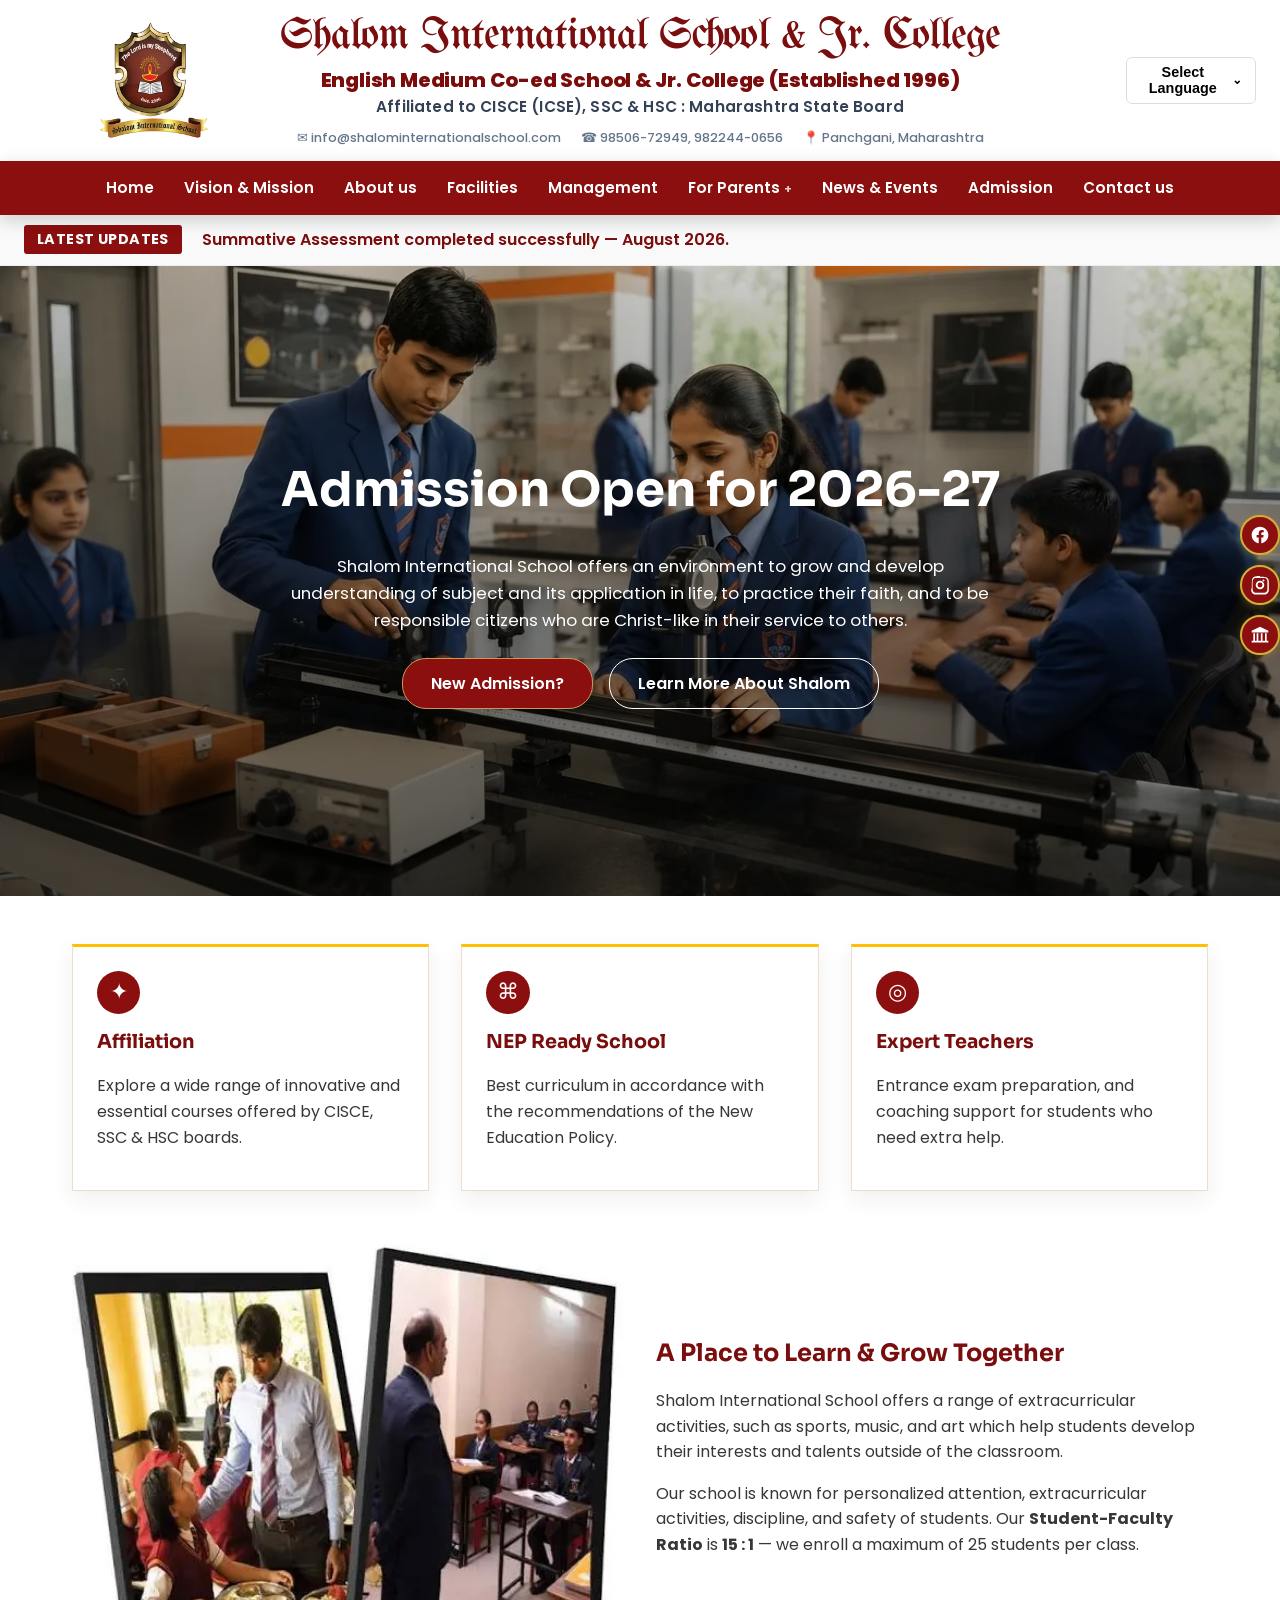
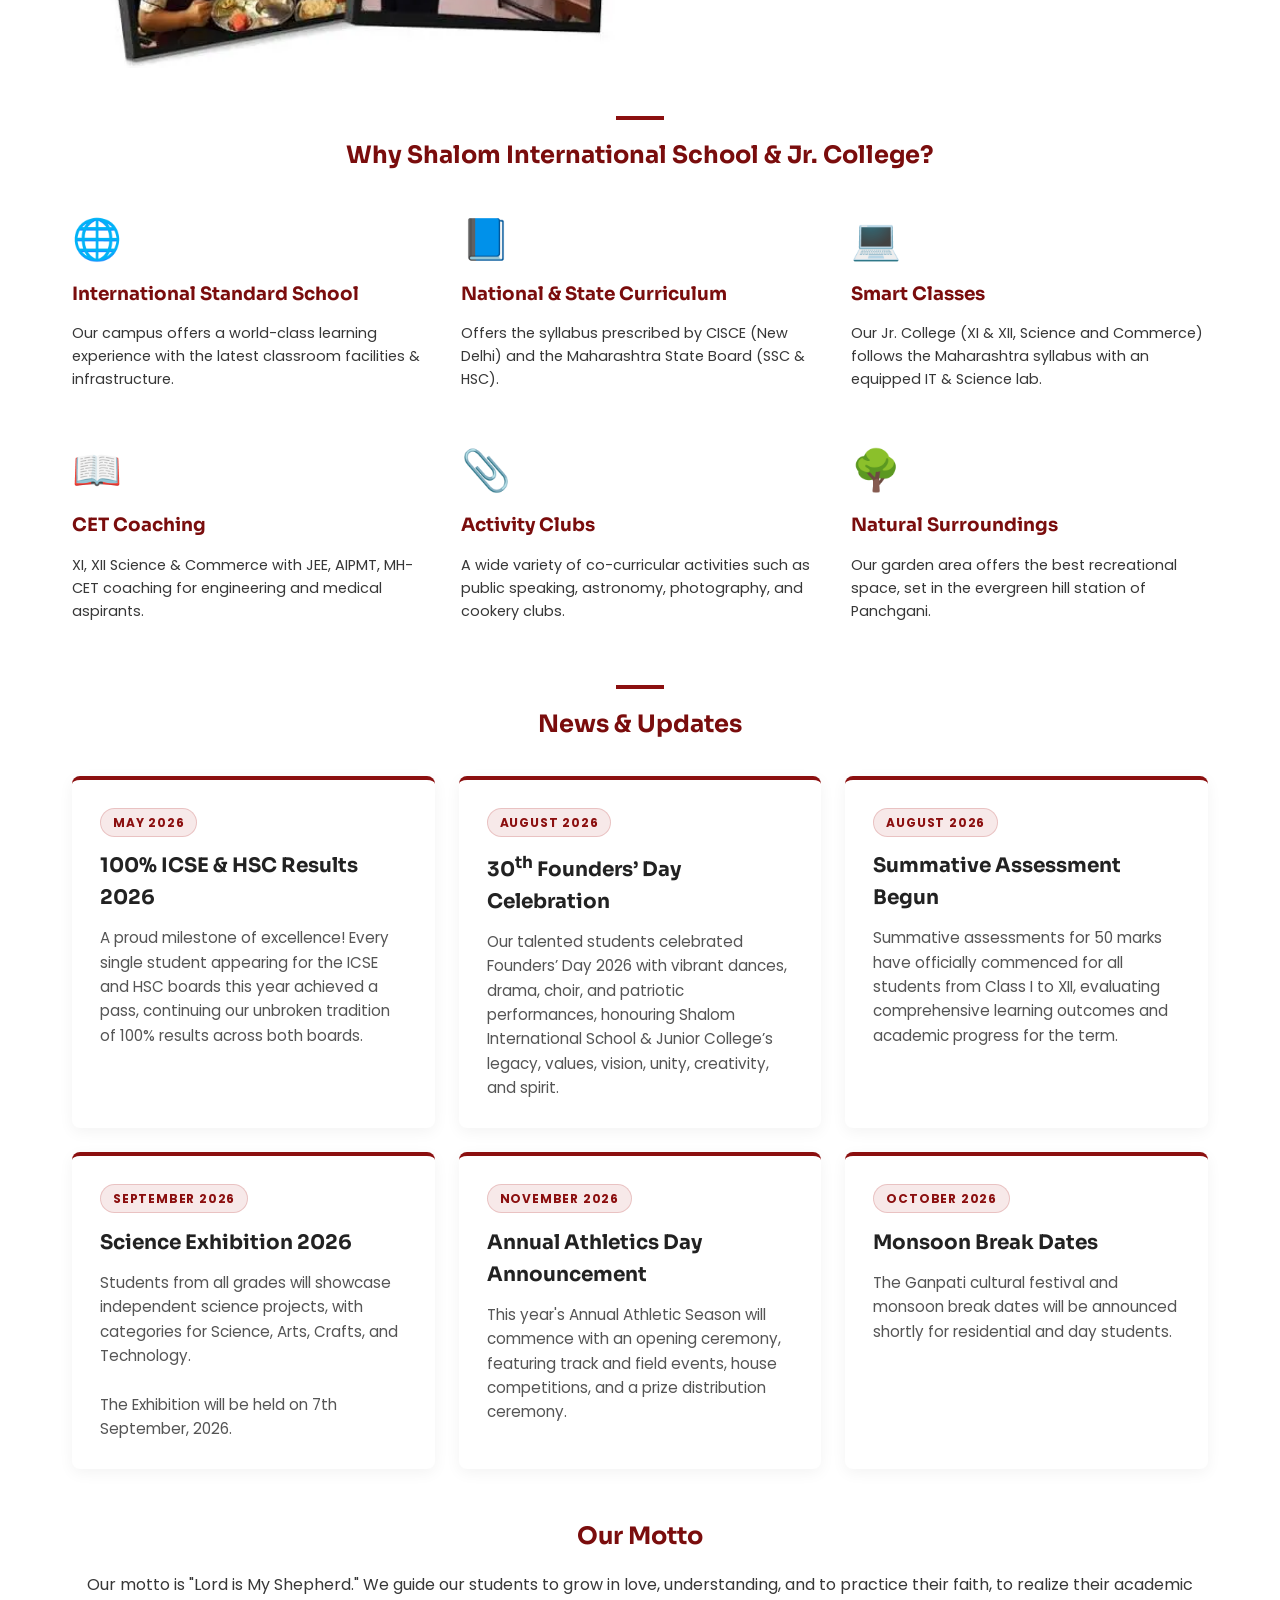
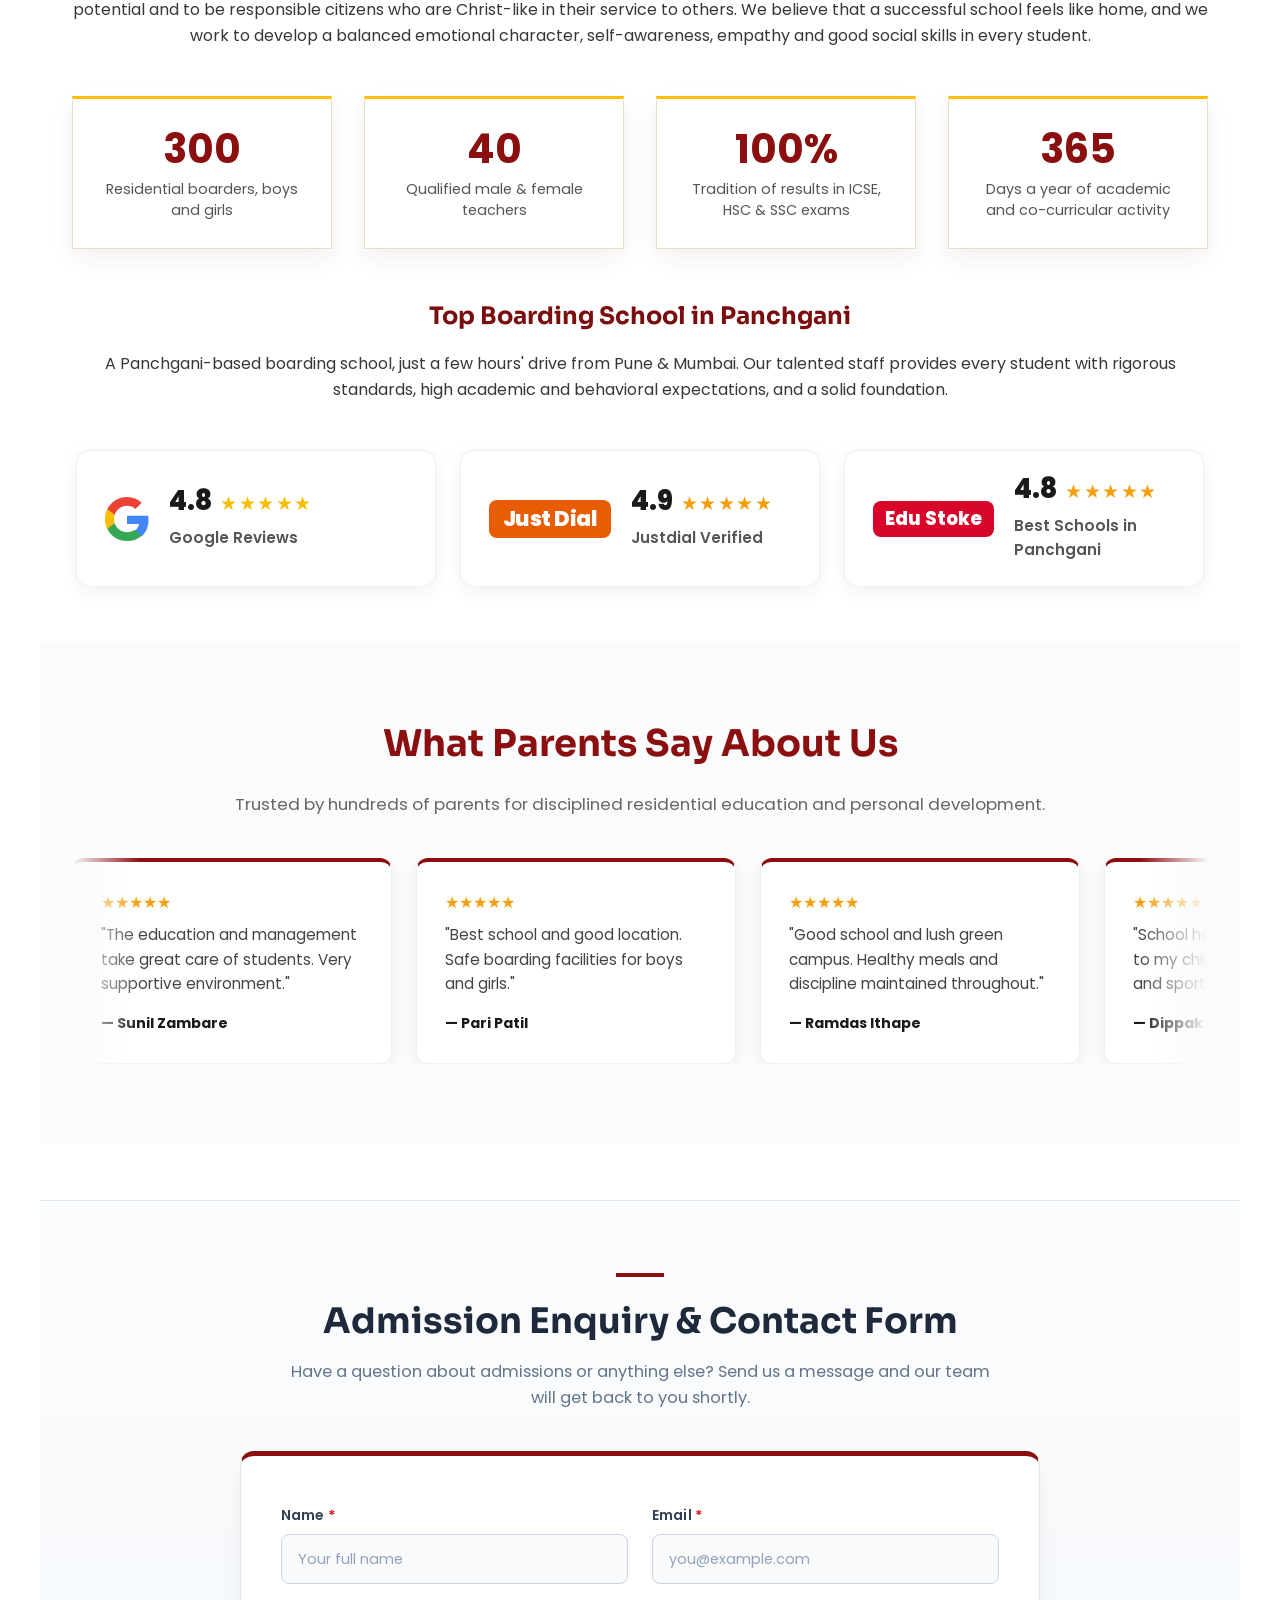
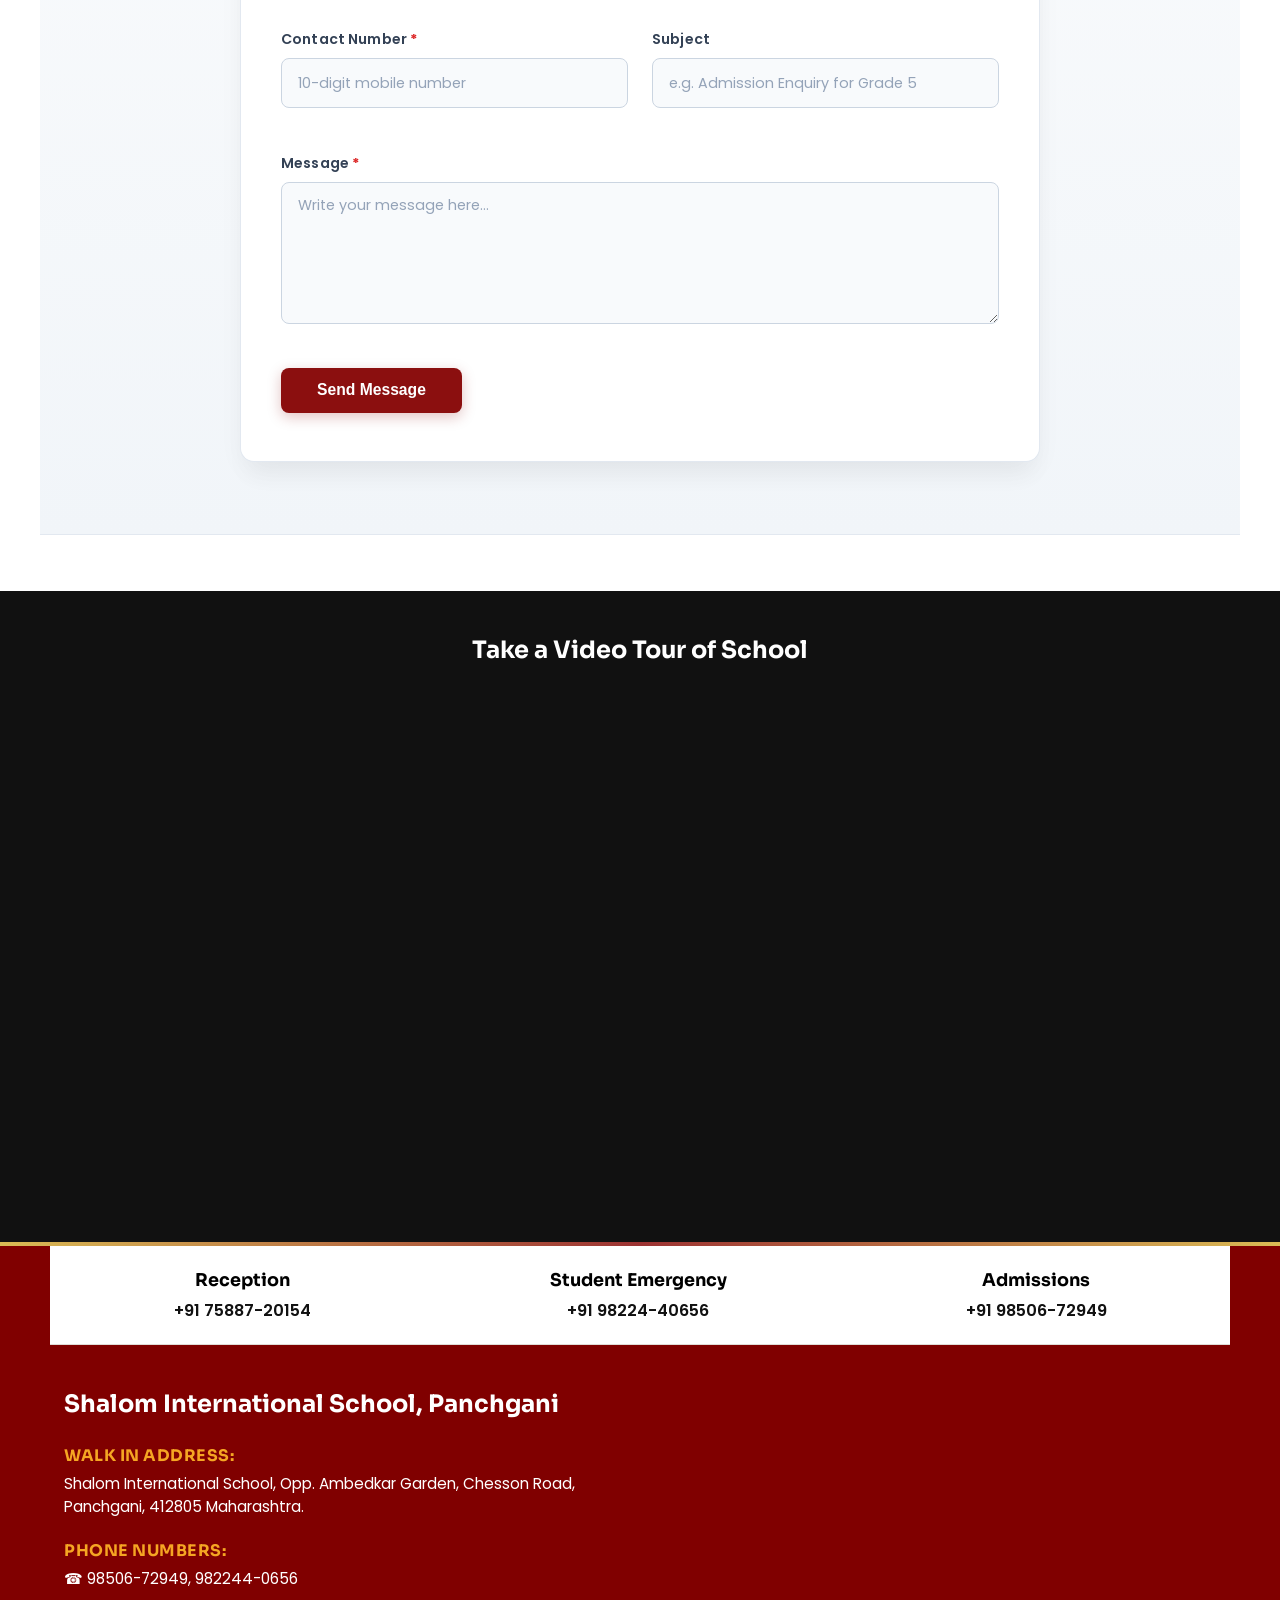
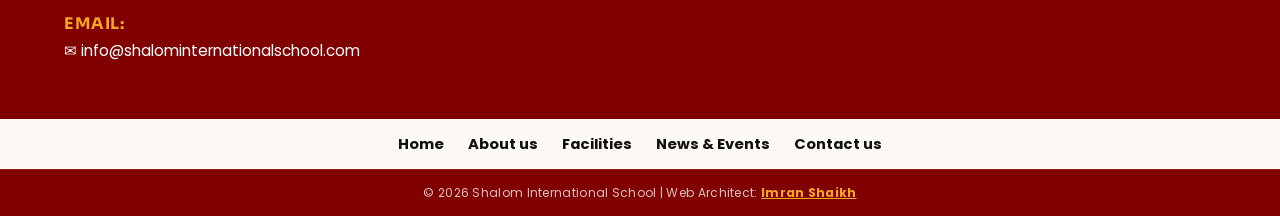
==== commit 3e89d8d1: "Update site - 21-09-2026-- 18:29:40.09" ====
--- a/index.html
+++ b/index.html
@@ -364,14 +364,15 @@
           </div>
         </a>
 
-        <!-- Edustoke -->
+<!-- Edustoke -->
         <a href="https://www.edustoke.com/panchgani/shalom-international-school-bhim-nagar-residential" target="_blank" rel="noopener noreferrer" style="text-decoration: none; color: inherit; flex: 1 1 280px; max-width: 360px;" aria-label="View Shalom International School on Edustoke">
-          <div style="background: #d90429; color: #ffffff; font-weight: 800; font-size: 1.15rem; padding: 0.55rem 0.75rem; border-radius: 8px; flex-shrink: 0; line-height: 1;">
+          <div style="background: #ffffff; padding: 1.5rem 1.75rem; border-radius: 14px; box-shadow: 0 4px 18px rgba(0,0,0,0.06); border: 1.5px solid #eceff1; display: flex; align-items: center; gap: 1.25rem; height: 100%; box-sizing: border-box; transition: transform 0.2s ease;">
+            <div style="background: #d90429; color: #ffffff; font-weight: 800; font-size: 1.15rem; padding: 0.55rem 0.75rem; border-radius: 8px; flex-shrink: 0; line-height: 1;">
               Edu Stoke
             </div>
             <div style="text-align: left;">
               <div style="display: flex; align-items: baseline; gap: 0.5rem;">
-                <span style="font-weight: 800; font-size: 1.5rem; color: #1a1a1a; line-height: 1;">4.8</span>
+                <span style="font-weight: 800; font-size: 1.7rem; color: #1a1a1a; line-height: 1;">4.8</span>
                 <span style="color: #f59e0b; font-size: 1.2rem; letter-spacing: 1.5px;">★★★★★</span>
               </div>
               <span style="font-size: 0.95rem; color: #555; font-weight: 600; display: block; margin-top: 0.35rem;">Best Schools in Panchgani</span>
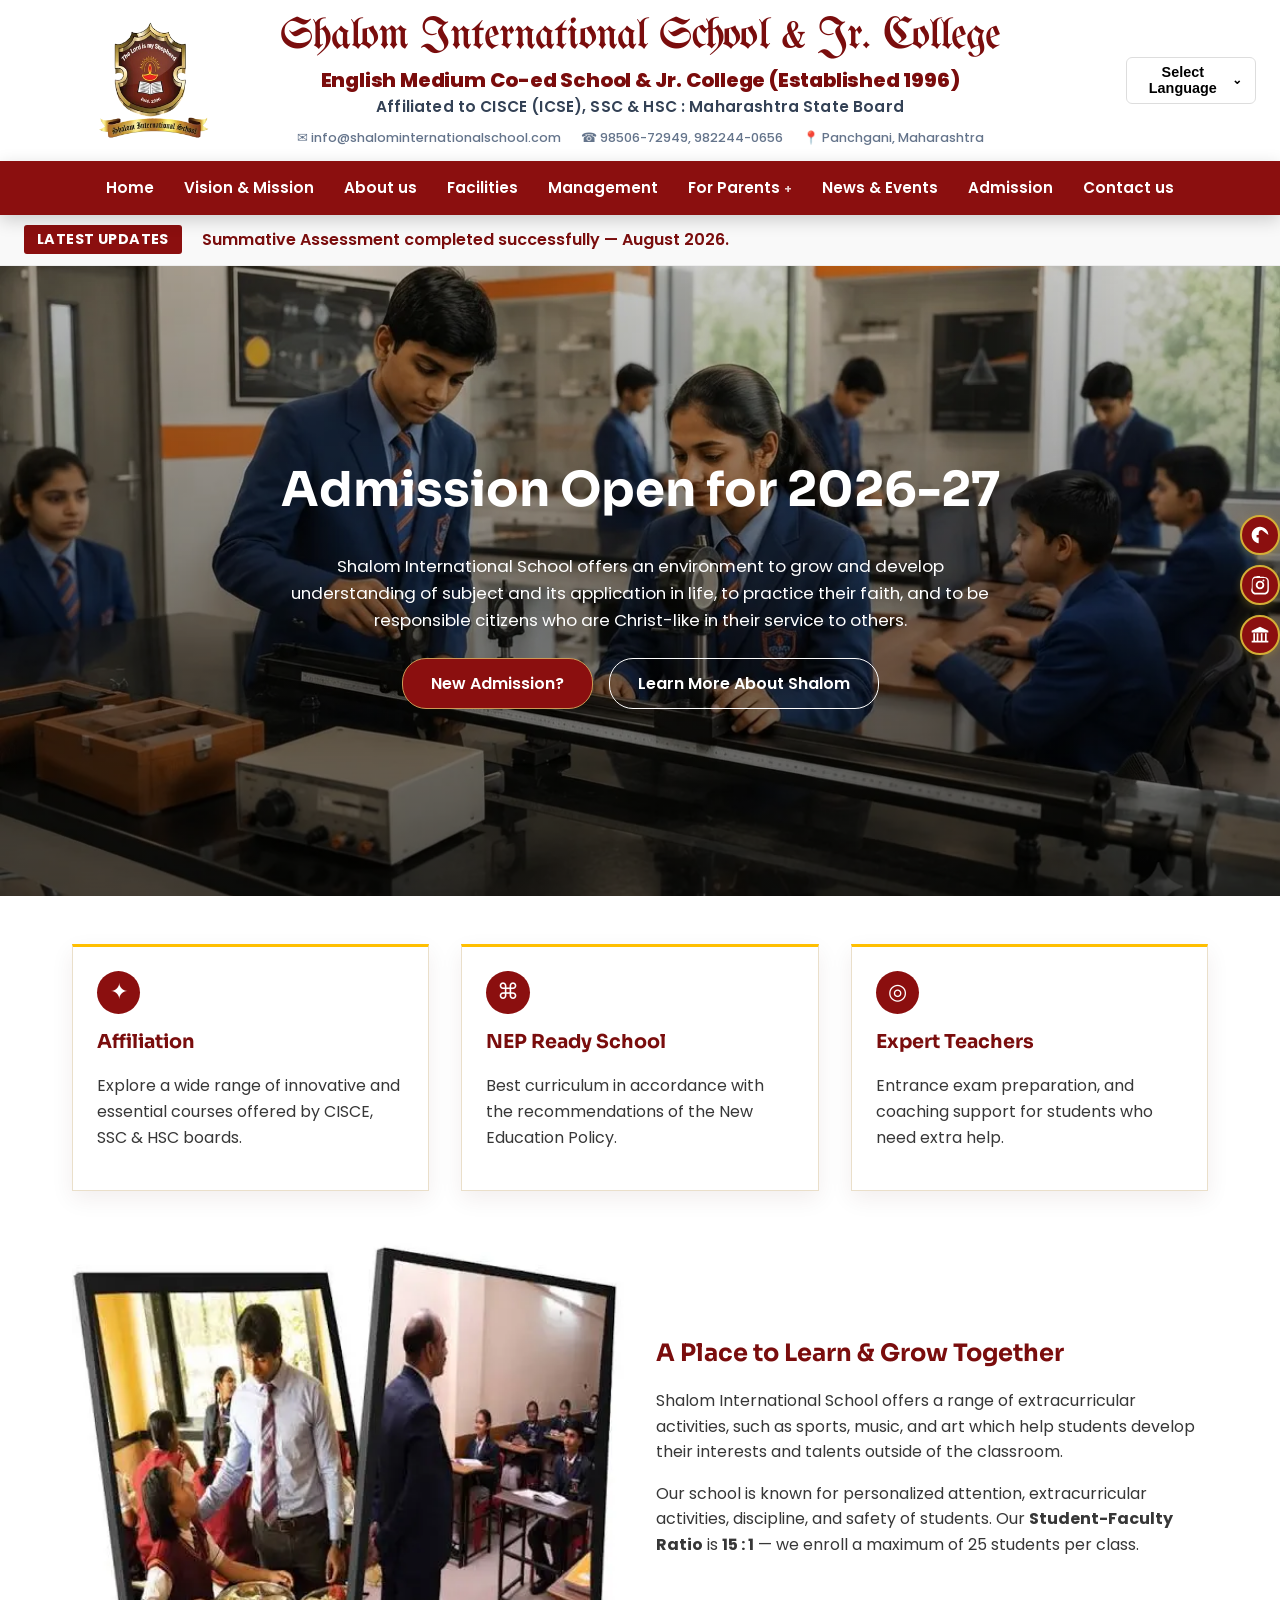
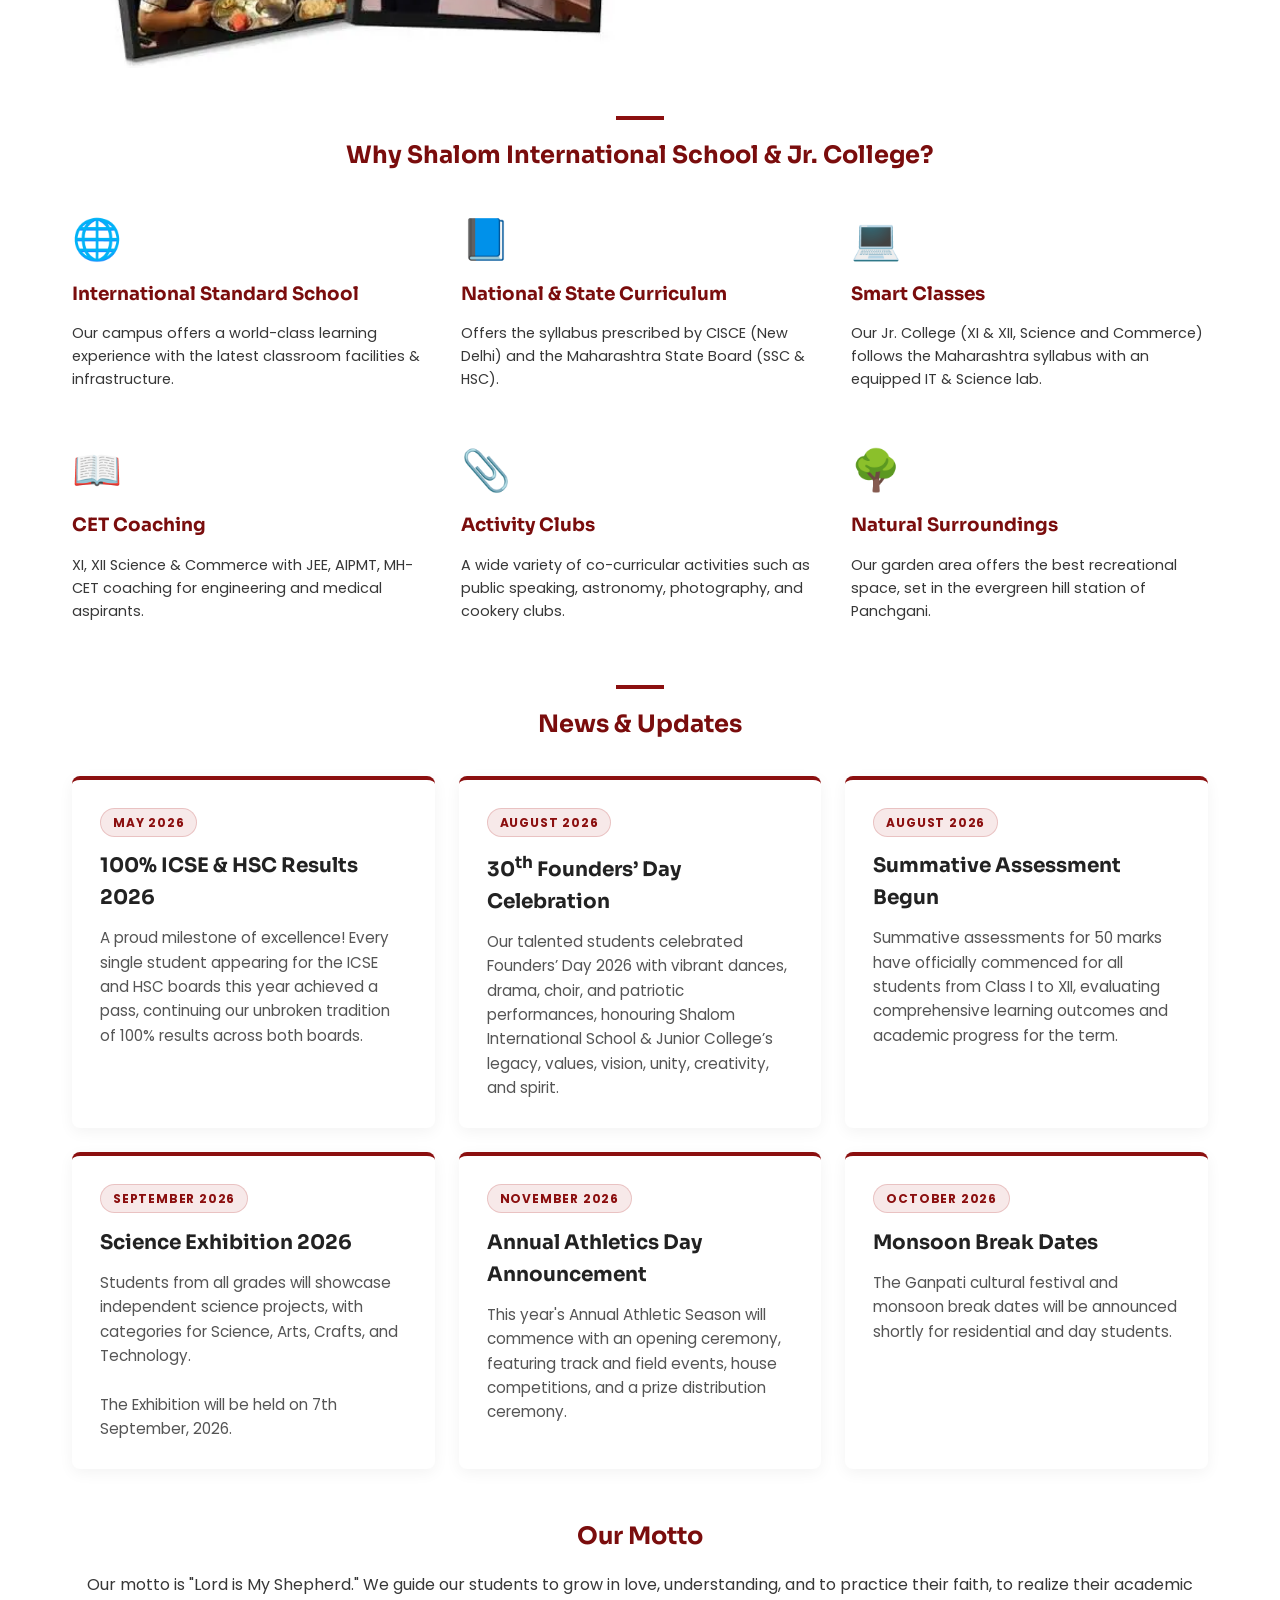
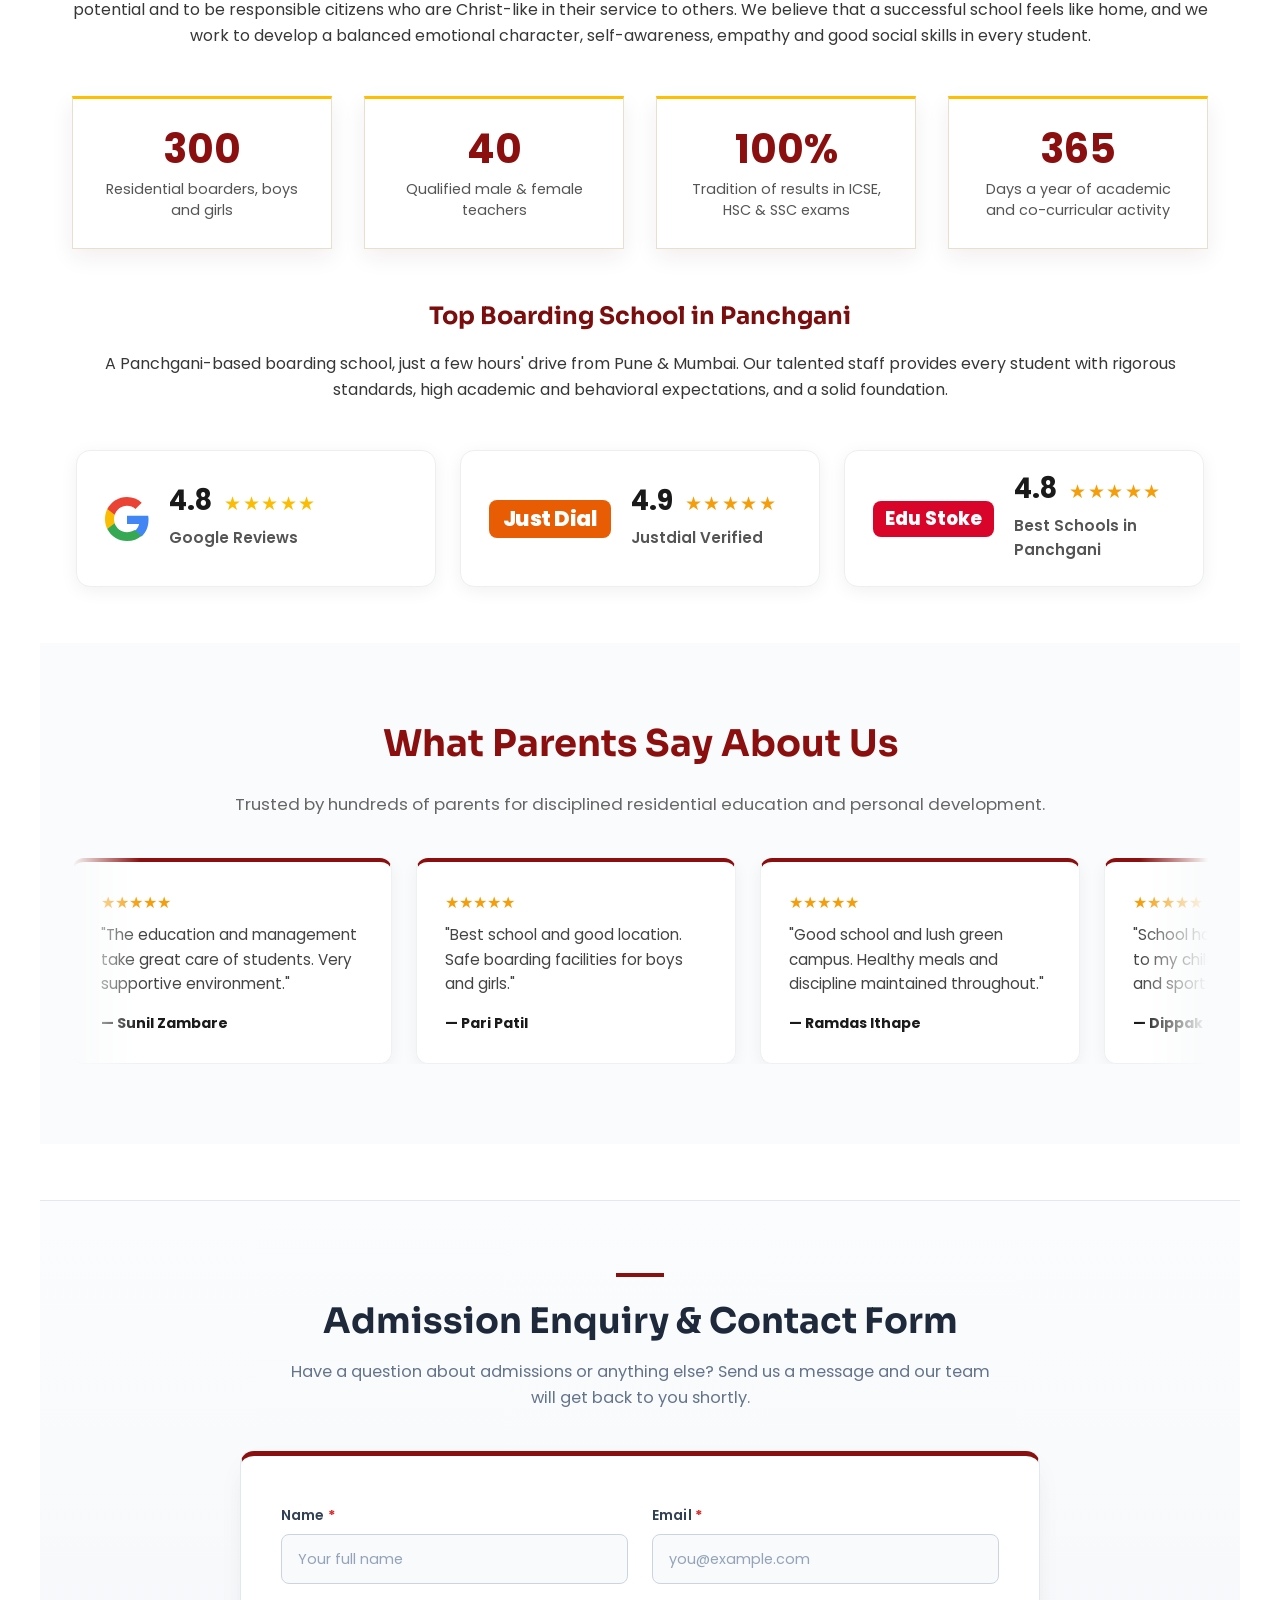
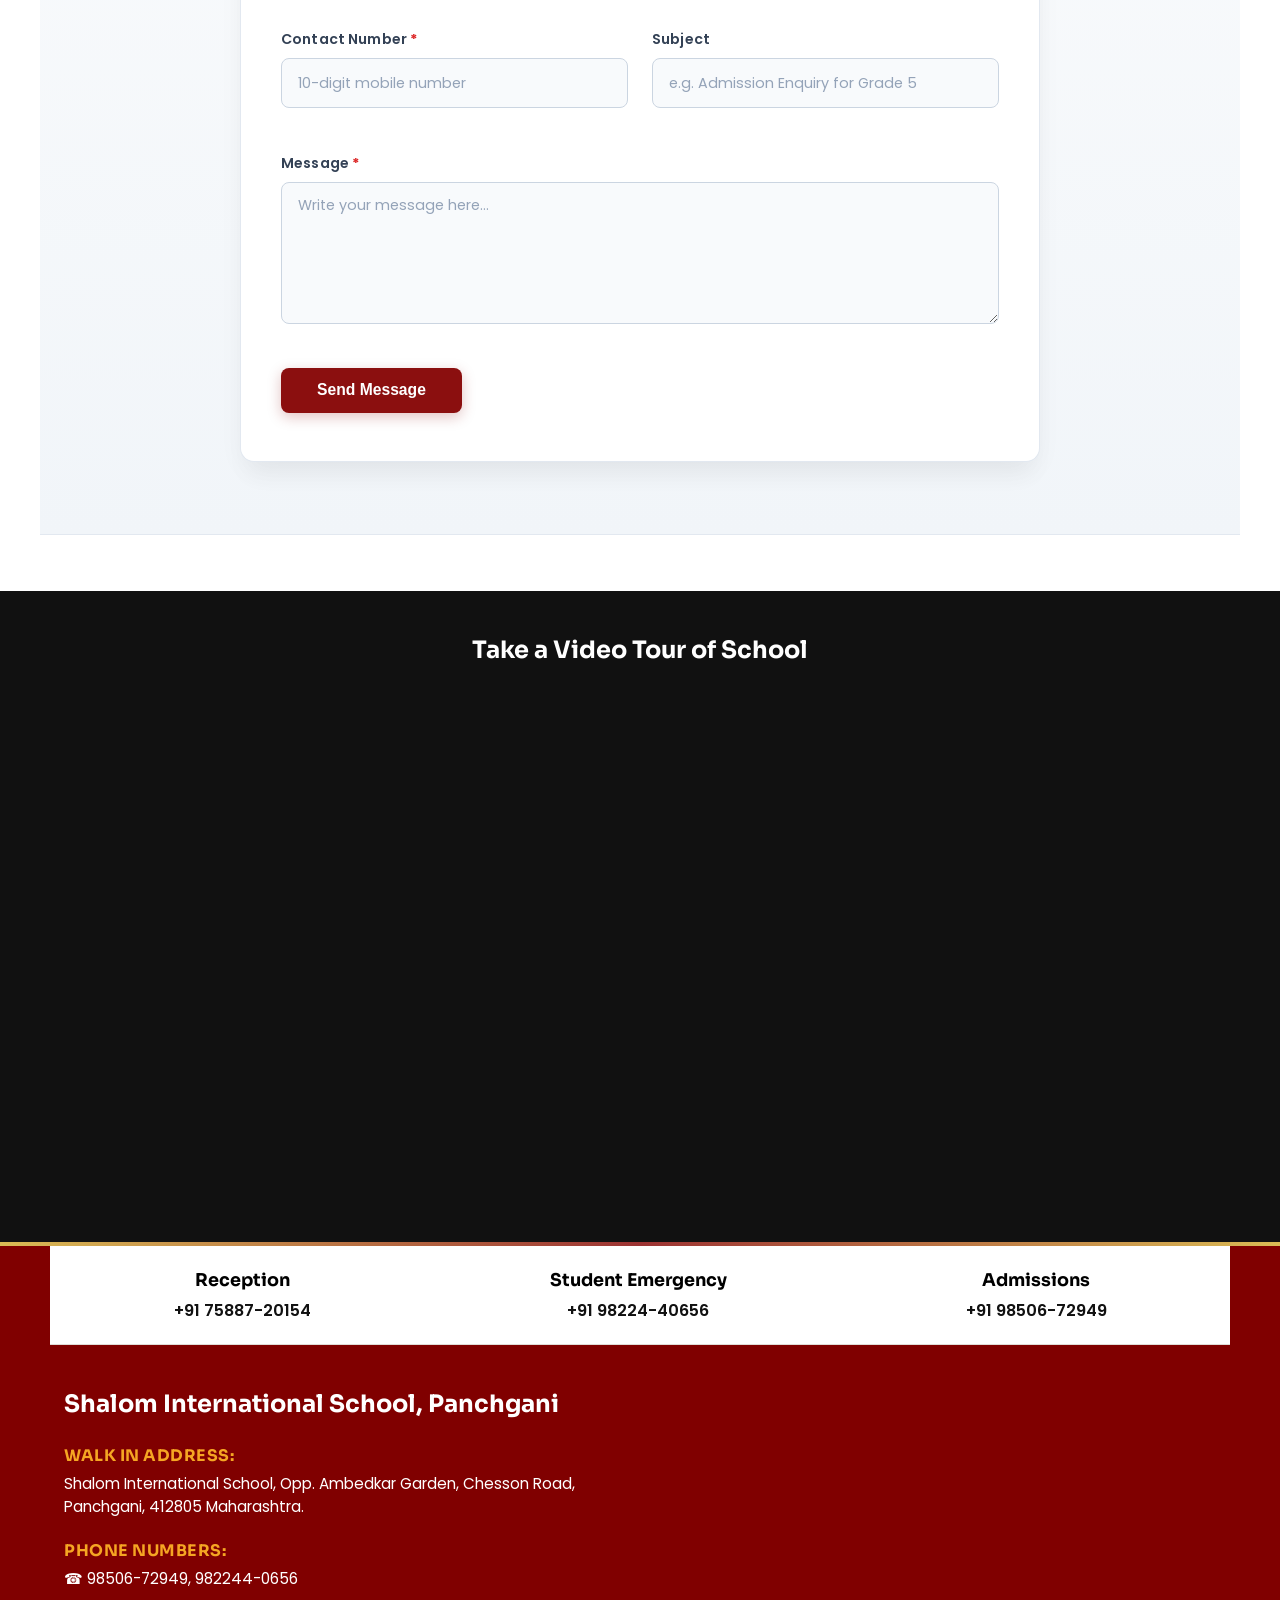
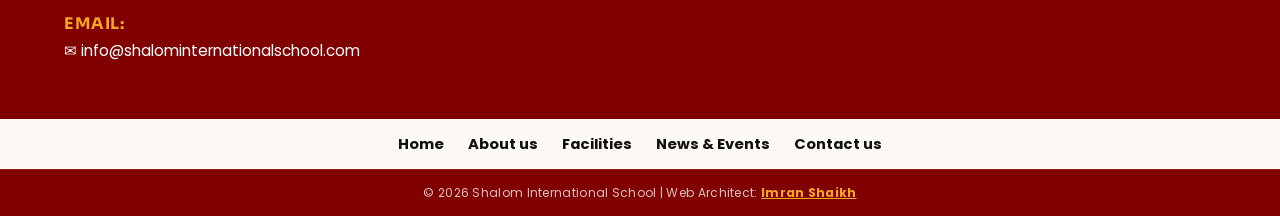
==== commit f150ce55: "Update site - 21-09-2026-- 20:10:45.57" ====
--- a/index.html
+++ b/index.html
@@ -24,6 +24,9 @@
   <meta name="twitter:description" content="Reputed Co-Ed English Medium Residential School in Panchgani - Affiliated to ICSE &amp; Maharashtra State Board. Admissions open for 2026-27.">
   <meta name="twitter:image" content="https://www.shalominternationalschool.com/images/hero/slider1.webp">
 
+  <!-- Preload Critical LCP Hero Image (Wipes out the 570ms Load Delay) -->
+  <link rel="preload" as="image" href="images/hero/slider1.webp" fetchpriority="high">
+
   <!-- Hard Overflow Guard (Permanently stops page-level horizontal scrolling) -->
   <style>
     html, body {
@@ -53,14 +56,27 @@
     }
   </style>
 
-  <!-- Favicon & Styles -->
+  <!-- Favicon -->
   <link rel="icon" type="image/webp" href="images/logo.webp">
-  <link rel="stylesheet" href="styles.css">
-
-  <!-- Preconnect & Fonts -->
+
+  <!-- Preload Critical Local Font -->
+  <link rel="preload" href="fonts/oldlondon.ttf" as="font" type="font/ttf" crossorigin>
+
+  <!-- Primary Stylesheet (Non-Blocking via media swap + preload) -->
+  <link rel="preload" as="style" href="styles.css">
+  <link rel="stylesheet" href="styles.css" media="print" onload="this.media='all'">
+  <noscript>
+    <link rel="stylesheet" href="styles.css">
+  </noscript>
+
+  <!-- Preconnect & Asynchronous Google Fonts -->
   <link rel="preconnect" href="https://fonts.googleapis.com">
-  <link rel="preconnect" href="https://fonts.gstatic.com" crossorigin="">
-  <link rel="stylesheet" href="https://fonts.googleapis.com/css2?family=Poppins:wght@400;500;600;700&amp;family=Sora:wght@600;700&amp;family=UnifrakturMaguntia&amp;display=swap">
+  <link rel="preconnect" href="https://fonts.gstatic.com" crossorigin>
+  <link rel="preload" as="style" href="https://fonts.googleapis.com/css2?family=Poppins:wght@400;500;600;700&amp;family=Sora:wght@600;700&amp;family=UnifrakturMaguntia&amp;display=swap">
+  <link rel="stylesheet" href="https://fonts.googleapis.com/css2?family=Poppins:wght@400;500;600;700&amp;family=Sora:wght@600;700&amp;family=UnifrakturMaguntia&amp;display=swap" media="print" onload="this.media='all'">
+  <noscript>
+    <link rel="stylesheet" href="https://fonts.googleapis.com/css2?family=Poppins:wght@400;500;600;700&amp;family=Sora:wght@600;700&amp;family=UnifrakturMaguntia&amp;display=swap">
+  </noscript>
 
   <!-- Structured Data (Schema.org JSON-LD) -->
   <script type="application/ld+json">
@@ -95,7 +111,7 @@
   <div class="header-top">
     <div class="header-top__logo">
       <a href="index.html" aria-label="Shalom International School Home">
-        <img src="images/logo.webp" alt="Shalom International School crest and emblem" width="120" height="120" style="width: 120px !important; height: 120px !important; max-width: none !important; object-fit: contain; display: block;" loading="eager">
+        <img src="images/logo.webp" alt="Shalom International School crest and emblem" width="120" height="120" fetchpriority="high" loading="eager" style="width: 120px !important; height: 120px !important; max-width: none !important; object-fit: contain; display: block;">
       </a>
     </div>
 
@@ -162,7 +178,7 @@
 <!-- Floating social icons -->
 <div class="social-float" aria-label="Follow us on social media">
   <a class="social-float__icon social-float__icon--fb" href="https://www.facebook.com/shalominternationalschoolpanchgani/" target="_blank" rel="noopener noreferrer" aria-label="Visit our Facebook page">
-    <svg viewBox="0 0 24 24" width="20" height="20" fill="currentColor" aria-hidden="true"><path d="M22 12.06C22 6.51 17.52 2 12 2S2 6.51 2 12.06c0 5 3.66 9.15 8.44 9.94v-7.03H7.9v-2.91h2.54V9.85c0-2.51 1.49-3.89 3.77-3.89 1.09 0 2.24.2 2.24.2v2.47h-1.26c-1.24 0-1.63.78-1.63 1.57v1.88h2.78l-.44 2.91h-2.34V22c4.78-.79 8.44-4.94 8.44-9.94z"></path></svg>
+    <svg viewBox="0 0 24 24" width="20" height="20" fill="currentColor" aria-hidden="true"><path d="M22 12.06C22 6.51 17.52 2 12 2S2 6.51 2 12.06c0 5 3.66 9.15 8.44 9.94v-7.03H7.9v-2.91h2.54V9.85c0-2.51 1.49-3.89 3.77-3.89 1.09 0 2.24.2v2.47h-1.26c-1.24 0-1.63.78-1.63 1.57v1.88h2.78l-.44 2.91h-2.34V22c4.78-.79 8.44-4.94 8.44-9.94z"></path></svg>
   </a>
   <a class="social-float__icon social-float__icon--ig" href="https://www.instagram.com/shalom_international_school/" target="_blank" rel="noopener noreferrer" aria-label="Visit our Instagram page">
     <svg viewBox="0 0 24 24" width="20" height="20" fill="currentColor" aria-hidden="true"><path d="M12 2.2c3.2 0 3.58.01 4.85.07 1.17.05 1.97.24 2.43.4a4.9 4.9 0 0 1 1.77 1.15 4.9 4.9 0 0 1 1.15 1.77c.16.46.35 1.26.4 2.43.06 1.27.07 1.65.07 4.85s-.01 3.58-.07 4.85c-.05 1.17-.24 1.97-.4 2.43a4.9 4.9 0 0 1-1.15 1.77 4.9 4.9 0 0 1-1.77 1.15c-.46.16-1.26.35-2.43.4-1.27.06-1.65.07-4.85.07s-3.58-.01-4.85-.07c-1.17-.05-1.97-.24-2.43-.4a4.9 4.9 0 0 1-1.77-1.15 4.9 4.9 0 0 1-1.15-1.77c-.16-.46-.35-1.26-.4-2.43C2.21 15.58 2.2 15.2 2.2 12s.01-3.58.07-4.85c.05-1.17.24-1.97.4-2.43a4.9 4.9 0 0 1 1.15-1.77A4.9 4.9 0 0 1 5.59 1.8c.46-.16 1.26-.35 2.43-.4C9.29 1.34 9.67 1.33 12 1.33m0 2.16c-3.16 0-3.52.01-4.76.07-.97.04-1.5.2-1.85.34-.46.18-.8.4-1.15.75-.35.35-.57.69-.75 1.15-.14.35-.3.88-.34 1.85-.06 1.24-.07 1.6-.07 4.76s.01 3.52.07 4.76c.04.97.2 1.5.34 1.85.18.46.4.8.75 1.15.35.35.69.57 1.15.75.35.14.88.3 1.85.34 1.24.06 1.6.07 4.76.07s3.52-.01 4.76-.07c.97-.04 1.5-.2 1.85-.34.46-.18.8-.4 1.15-.75.35-.35.57-.69.75-1.15.14-.35.3-.88.34-1.85.06-1.24.07-1.6.07-4.76s-.01-3.52-.07-4.76c-.04-.97-.2-1.5-.34-1.85a3.1 3.1 0 0 0-.75-1.15 3.1 3.1 0 0 0-1.15-.75c-.35-.14-.88-.3-1.85-.34-1.24-.06-1.6-.07-4.76-.07M12 6.87a5.13 5.13 0 1 1 0 10.26 5.13 5.13 0 0 1 0-10.26m0 2.16a2.97 2.97 0 1 0 0 5.94 2.97 2.97 0 0 0 0-5.94m5.34-2.4a1.2 1.2 0 1 1-2.4 0 1.2 1.2 0 0 1 2.4 0"></path></svg>
@@ -173,13 +189,17 @@
 </div>
 
 <main>
-  <section class="hero-slider" id="heroSlider">
-    <div class="hero-slide is-active" role="img" aria-label="Shalom International School campus buildings and lush green surroundings" style="background-image:url('images/hero/slider1.webp')"></div>
+  <section class="hero-slider" id="heroSlider" style="position: relative; overflow: hidden;">
+    <!-- LCP Slide: Uses native <img> for instant paint instead of waiting for CSS background calculation -->
+    <div class="hero-slide is-active" style="position: absolute; inset: 0;">
+      <img src="images/hero/slider1.webp" alt="Shalom International School campus buildings and lush green surroundings" width="1920" height="1080" fetchpriority="high" loading="eager" decoding="async" style="width: 100%; height: 100%; object-fit: cover; display: block;">
+    </div>
     <div class="hero-slide" role="img" aria-label="Students participating in academic classroom activities" style="background-image:url('images/hero/slider2.webp')"></div>
     <div class="hero-slide" role="img" aria-label="School athletics field and outdoor sports activities" style="background-image:url('images/hero/slider3.webp')"></div>
     <div class="hero-slide" role="img" aria-label="Interactive laboratory and modern learning facilities" style="background-image:url('images/hero/slider4.webp')"></div>
-    <div class="hero-slider__overlay"></div>
-    <div class="hero-slider__content">
+    
+    <div class="hero-slider__overlay" style="z-index: 2;"></div>
+    <div class="hero-slider__content" style="z-index: 3;">
       <h2>Admission Open for 2026-27</h2>
       <p class="hero__lead">Shalom International School offers an environment to grow and develop understanding of subject and its application in life, to practice their faith, and to be responsible citizens who are Christ-like in their service to others.</p>
       <div class="hero__actions">
@@ -187,7 +207,7 @@
         <a class="btn btn--outline" href="about_us.html" aria-label="Learn more about Shalom International School &amp; Jr. College">Learn More About Shalom</a>
       </div>
     </div>
-    <div class="hero-slider__dots" id="heroDots"></div>
+    <div class="hero-slider__dots" id="heroDots" style="z-index: 3;"></div>
   </section>
 
   <section class="feature-strip">
@@ -324,69 +344,55 @@
     <p>A Panchgani-based boarding school, just a few hours' drive from Pune &amp; Mumbai. Our talented staff provides every student with rigorous standards, high academic and behavioral expectations, and a solid foundation.</p>
   </section>
 
-  <!-- 3 Verified Ratings Badges (Google, Justdial, Edustoke) Directly Below Banner -->
-  <section class="ratings-badges-section" style="padding: 0 1rem 3.5rem; text-align: center; width: 100%; box-sizing: border-box;">
-    <div style="max-width: 1200px; margin: 0 auto; width: 100%; box-sizing: border-box;">
-      <div style="display: flex; justify-content: center; align-items: stretch; gap: 1.5rem; flex-wrap: wrap; width: 100%; box-sizing: border-box;">
-        
-        <!-- Google Reviews -->
-        <a href="https://maps.google.com/?q=Shalom+International+School+Panchgani" target="_blank" rel="noopener noreferrer" style="text-decoration: none; color: inherit; flex: 1 1 280px; max-width: 360px;" aria-label="Read Shalom International School Google Reviews">
-          <div style="background: #ffffff; padding: 1.5rem 1.75rem; border-radius: 14px; box-shadow: 0 4px 18px rgba(0,0,0,0.06); border: 1.5px solid #eceff1; display: flex; align-items: center; gap: 1.25rem; height: 100%; box-sizing: border-box; transition: transform 0.2s ease;">
-            <svg width="44" height="44" viewBox="0 0 24 24" style="flex-shrink: 0;">
-              <path fill="#4285F4" d="M23.745 12.27c0-.7-.06-1.4-.19-2.07H12v4.51h6.6c-.29 1.52-1.14 2.82-2.4 3.68v3.05h3.88c2.27-2.09 3.66-5.17 3.66-9.17z"/>
-              <path fill="#34A853" d="M12 24c3.24 0 5.95-1.08 7.93-2.91l-3.88-3.05c-1.08.72-2.45 1.16-4.05 1.16-3.12 0-5.77-2.1-6.72-4.93H1.25v3.15C3.26 21.36 7.34 24 12 24z"/>
-              <path fill="#FBBC05" d="M5.28 14.27c-.25-.72-.38-1.49-.38-2.27s.14-1.55.38-2.27V6.58H1.25C.45 8.16 0 9.97 0 12s.45 3.84 1.25 5.42l4.03-3.15z"/>
-              <path fill="#EA4335" d="M12 4.75c1.77 0 3.35.61 4.6 1.8l3.42-3.42C17.95 1.19 15.24 0 12 0 7.34 0 3.26 2.64 1.25 6.58l4.03 3.15c.95-2.83 3.6-4.98 6.72-4.98z"/>
-            </svg>
-            <div style="text-align: left;">
-              <div style="display: flex; align-items: baseline; gap: 0.5rem;">
-                <span style="font-weight: 800; font-size: 1.7rem; color: #1a1a1a; line-height: 1;">4.8</span>
-                <span style="color: #fbbc04; font-size: 1.2rem; letter-spacing: 1.5px;">★★★★★</span>
-              </div>
-              <span style="font-size: 0.95rem; color: #555; font-weight: 600; display: block; margin-top: 0.35rem;">Google Reviews</span>
-            </div>
-          </div>
-        </a>
-
-        <!-- Justdial -->
-        <a href="https://www.justdial.com/Panchgani/Shalom-International-School-and-Jr-College-Panchgani-Near-Ambedkar-Garden-Chesson-Road/9999P2168-2168-150213181154-C3M9_BZDET/reviews" target="_blank" rel="noopener noreferrer" style="text-decoration: none; color: inherit; flex: 1 1 280px; max-width: 360px;" aria-label="Read Shalom International School Justdial Reviews">
-          <div style="background: #ffffff; padding: 1.5rem 1.75rem; border-radius: 14px; box-shadow: 0 4px 18px rgba(0,0,0,0.06); border: 1.5px solid #eceff1; display: flex; align-items: center; gap: 1.25rem; height: 100%; box-sizing: border-box; transition: transform 0.2s ease;">
-            <div style="background: #e85d04; color: #ffffff; font-weight: 800; font-size: 1.35rem; padding: 0.5rem 0.85rem; border-radius: 8px; letter-spacing: -0.5px; flex-shrink: 0; line-height: 1;">
-              Just Dial
-            </div>
-            <div style="text-align: left;">
-              <div style="display: flex; align-items: baseline; gap: 0.5rem;">
-                <span style="font-weight: 800; font-size: 1.7rem; color: #1a1a1a; line-height: 1;">4.9</span>
-                <span style="color: #f59e0b; font-size: 1.2rem; letter-spacing: 1.5px;">★★★★★</span>
-              </div>
-              <span style="font-size: 0.95rem; color: #555; font-weight: 600; display: block; margin-top: 0.35rem;">Justdial Verified</span>
-            </div>
-          </div>
-        </a>
-
-<!-- Edustoke -->
-        <a href="https://www.edustoke.com/panchgani/shalom-international-school-bhim-nagar-residential" target="_blank" rel="noopener noreferrer" style="text-decoration: none; color: inherit; flex: 1 1 280px; max-width: 360px;" aria-label="View Shalom International School on Edustoke">
-          <div style="background: #ffffff; padding: 1.5rem 1.75rem; border-radius: 14px; box-shadow: 0 4px 18px rgba(0,0,0,0.06); border: 1.5px solid #eceff1; display: flex; align-items: center; gap: 1.25rem; height: 100%; box-sizing: border-box; transition: transform 0.2s ease;">
-            <div style="background: #d90429; color: #ffffff; font-weight: 800; font-size: 1.15rem; padding: 0.55rem 0.75rem; border-radius: 8px; flex-shrink: 0; line-height: 1;">
-              Edu Stoke
-            </div>
-            <div style="text-align: left;">
-              <div style="display: flex; align-items: baseline; gap: 0.5rem;">
-                <span style="font-weight: 800; font-size: 1.7rem; color: #1a1a1a; line-height: 1;">4.8</span>
-                <span style="color: #f59e0b; font-size: 1.2rem; letter-spacing: 1.5px;">★★★★★</span>
-              </div>
-              <span style="font-size: 0.95rem; color: #555; font-weight: 600; display: block; margin-top: 0.35rem;">Best Schools in Panchgani</span>
-            </div>
-          </div>
-        </a>
-
-      </div>
-    </div>
-  </section>
-
-  <!-- TESTIMONIALS SECTION (SLIDING REVIEWS DIRECTLY UNDER HEADING) -->
-  <section class="testimonials" style="padding: 4.5rem 1rem 3.5rem; text-align: center; overflow: hidden; background: #fafbfc; width: 100%; box-sizing: border-box;">
-    <div style="max-width: 1200px; margin: 0 auto; width: 100%; box-sizing: border-box;">
+  <!-- 3 Verified Ratings Badges (Google, Justdial, Edustoke) - Flattened DOM structure -->
+  <section class="ratings-badges-section" style="padding: 0 1rem 3.5rem; text-align: center; max-width: 1200px; margin: 0 auto;">
+    <div style="display: flex; justify-content: center; align-items: stretch; gap: 1.5rem; flex-wrap: wrap;">
+      
+      <!-- Google Reviews -->
+      <a href="https://maps.google.com/?q=Shalom+International+School+Panchgani" target="_blank" rel="noopener noreferrer" style="text-decoration: none; color: inherit; flex: 1 1 280px; max-width: 360px; background: #ffffff; padding: 1.5rem 1.75rem; border-radius: 14px; box-shadow: 0 4px 18px rgba(0,0,0,0.06); border: 1.5px solid #eceff1; display: flex; align-items: center; gap: 1.25rem;" aria-label="Read Shalom International School Google Reviews">
+        <svg width="44" height="44" viewBox="0 0 24 24" style="flex-shrink: 0;">
+          <path fill="#4285F4" d="M23.745 12.27c0-.7-.06-1.4-.19-2.07H12v4.51h6.6c-.29 1.52-1.14 2.82-2.4 3.68v3.05h3.88c2.27-2.09 3.66-5.17 3.66-9.17z"/>
+          <path fill="#34A853" d="M12 24c3.24 0 5.95-1.08 7.93-2.91l-3.88-3.05c-1.08.72-2.45 1.16-4.05 1.16-3.12 0-5.77-2.1-6.72-4.93H1.25v3.15C3.26 21.36 7.34 24 12 24z"/>
+          <path fill="#FBBC05" d="M5.28 14.27c-.25-.72-.38-1.49-.38-2.27s.14-1.55.38-2.27V6.58H1.25C.45 8.16 0 9.97 0 12s.45 3.84 1.25 5.42l4.03-3.15z"/>
+          <path fill="#EA4335" d="M12 4.75c1.77 0 3.35.61 4.6 1.8l3.42-3.42C17.95 1.19 15.24 0 12 0 7.34 0 3.26 2.64 1.25 6.58l4.03 3.15c.95-2.83 3.6-4.98 6.72-4.98z"/>
+        </svg>
+        <div style="text-align: left;">
+          <strong style="font-size: 1.7rem; color: #1a1a1a; line-height: 1; margin-right: 0.5rem;">4.8</strong>
+          <span style="color: #fbbc04; font-size: 1.2rem; letter-spacing: 1.5px;">★★★★★</span>
+          <span style="font-size: 0.95rem; color: #555; font-weight: 600; display: block; margin-top: 0.35rem;">Google Reviews</span>
+        </div>
+      </a>
+
+      <!-- Justdial -->
+      <a href="https://www.justdial.com/Panchgani/Shalom-International-School-and-Jr-College-Panchgani-Near-Ambedkar-Garden-Chesson-Road/9999P2168-2168-150213181154-C3M9_BZDET/reviews" target="_blank" rel="noopener noreferrer" style="text-decoration: none; color: inherit; flex: 1 1 280px; max-width: 360px; background: #ffffff; padding: 1.5rem 1.75rem; border-radius: 14px; box-shadow: 0 4px 18px rgba(0,0,0,0.06); border: 1.5px solid #eceff1; display: flex; align-items: center; gap: 1.25rem;" aria-label="Read Shalom International School Justdial Reviews">
+        <div style="background: #e85d04; color: #ffffff; font-weight: 800; font-size: 1.35rem; padding: 0.5rem 0.85rem; border-radius: 8px; letter-spacing: -0.5px; flex-shrink: 0; line-height: 1;">
+          Just Dial
+        </div>
+        <div style="text-align: left;">
+          <strong style="font-size: 1.7rem; color: #1a1a1a; line-height: 1; margin-right: 0.5rem;">4.9</strong>
+          <span style="color: #f59e0b; font-size: 1.2rem; letter-spacing: 1.5px;">★★★★★</span>
+          <span style="font-size: 0.95rem; color: #555; font-weight: 600; display: block; margin-top: 0.35rem;">Justdial Verified</span>
+        </div>
+      </a>
+
+      <!-- Edustoke -->
+      <a href="https://www.edustoke.com/panchgani/shalom-international-school-bhim-nagar-residential" target="_blank" rel="noopener noreferrer" style="text-decoration: none; color: inherit; flex: 1 1 280px; max-width: 360px; background: #ffffff; padding: 1.5rem 1.75rem; border-radius: 14px; box-shadow: 0 4px 18px rgba(0,0,0,0.06); border: 1.5px solid #eceff1; display: flex; align-items: center; gap: 1.25rem;" aria-label="View Shalom International School on Edustoke">
+        <div style="background: #d90429; color: #ffffff; font-weight: 800; font-size: 1.15rem; padding: 0.55rem 0.75rem; border-radius: 8px; flex-shrink: 0; line-height: 1;">
+          Edu Stoke
+        </div>
+        <div style="text-align: left;">
+          <strong style="font-size: 1.7rem; color: #1a1a1a; line-height: 1; margin-right: 0.5rem;">4.8</strong>
+          <span style="color: #f59e0b; font-size: 1.2rem; letter-spacing: 1.5px;">★★★★★</span>
+          <span style="font-size: 0.95rem; color: #555; font-weight: 600; display: block; margin-top: 0.35rem;">Best Schools in Panchgani</span>
+        </div>
+      </a>
+
+    </div>
+  </section>
+
+  <!-- TESTIMONIALS SECTION -->
+  <section class="testimonials" style="padding: 4.5rem 1rem 3.5rem; text-align: center; overflow: hidden; background: #fafbfc;">
+    <div style="max-width: 1200px; margin: 0 auto;">
       <h2 style="font-size: 2.3rem; color: var(--color-primary, #8B0F0F); margin-bottom: 0.5rem; font-family: 'Sora', sans-serif;">What Parents Say About Us</h2>
       <p style="color: #666; font-size: 1.05rem; margin-bottom: 2.5rem;">Trusted by hundreds of parents for disciplined residential education and personal development.</p>
     </div>
@@ -394,7 +400,6 @@
     <!-- Scrolling Review Slider -->
     <div class="reviews-scroll">
       <div class="reviews-track">
-        <!-- Set 1 -->
         <div class="review-card">
           <div class="review-stars">★★★★★</div>
           <p>"The education and management take great care of students. Very supportive environment."</p>
@@ -431,7 +436,7 @@
           <cite>— Om Fanse</cite>
         </div>
 
-        <!-- Duplicated set for seamless infinite loop -->
+        <!-- Cloned Set for Seamless Infinite Loop -->
         <div class="review-card" aria-hidden="true">
           <div class="review-stars">★★★★★</div>
           <p>"The education and management take great care of students. Very supportive environment."</p>
@@ -554,10 +559,11 @@
         }
       });
 
+      const mobileMedia = window.matchMedia('(max-width: 900px)');
       const submenus = navMenu.querySelectorAll('.has-submenu > a');
       submenus.forEach(function (submenuLink) {
         submenuLink.addEventListener('click', function (e) {
-          if (window.innerWidth <= 900) {
+          if (mobileMedia.matches) {
             e.preventDefault();
             this.parentElement.classList.toggle('is-open');
           }
@@ -680,6 +686,6 @@
     play();
   })();
 </script>
-<script src="js/components.js"></script>
+<script src="js/components.js" defer></script>
 </body>
 </html>
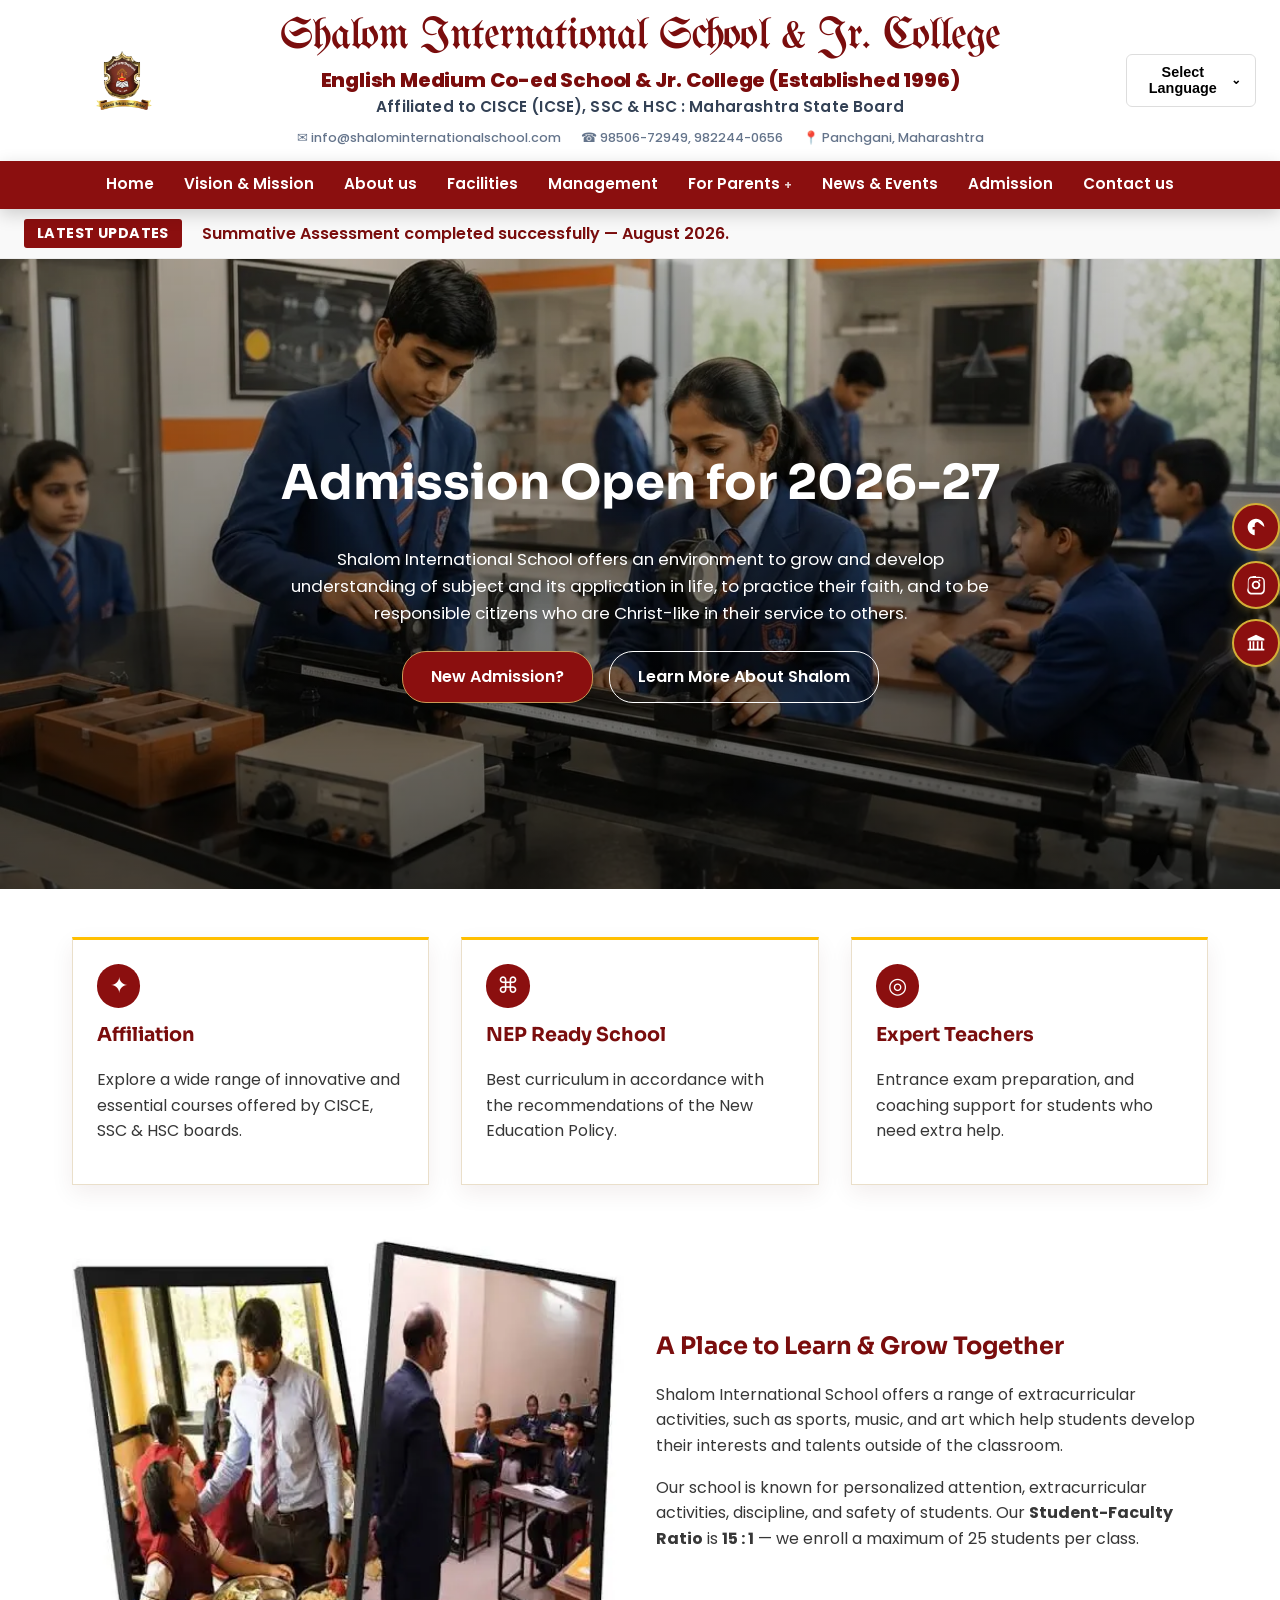
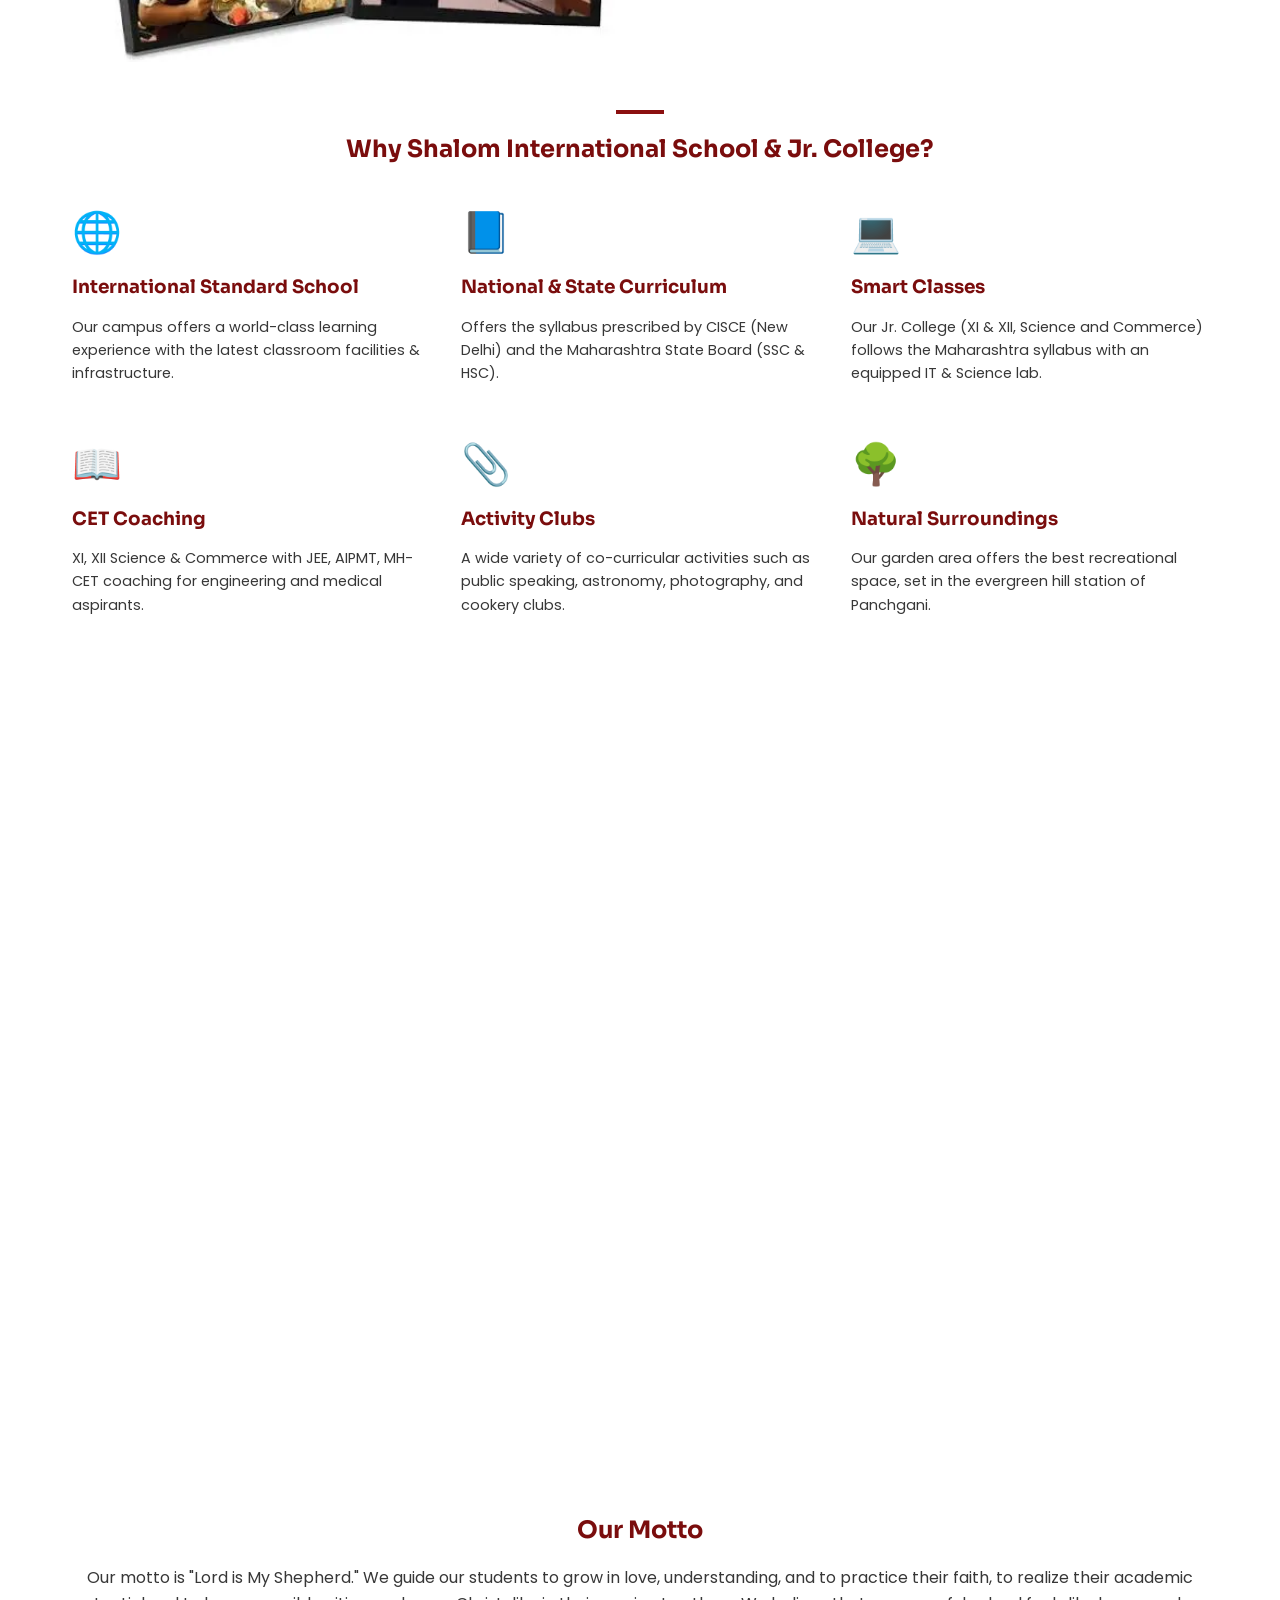
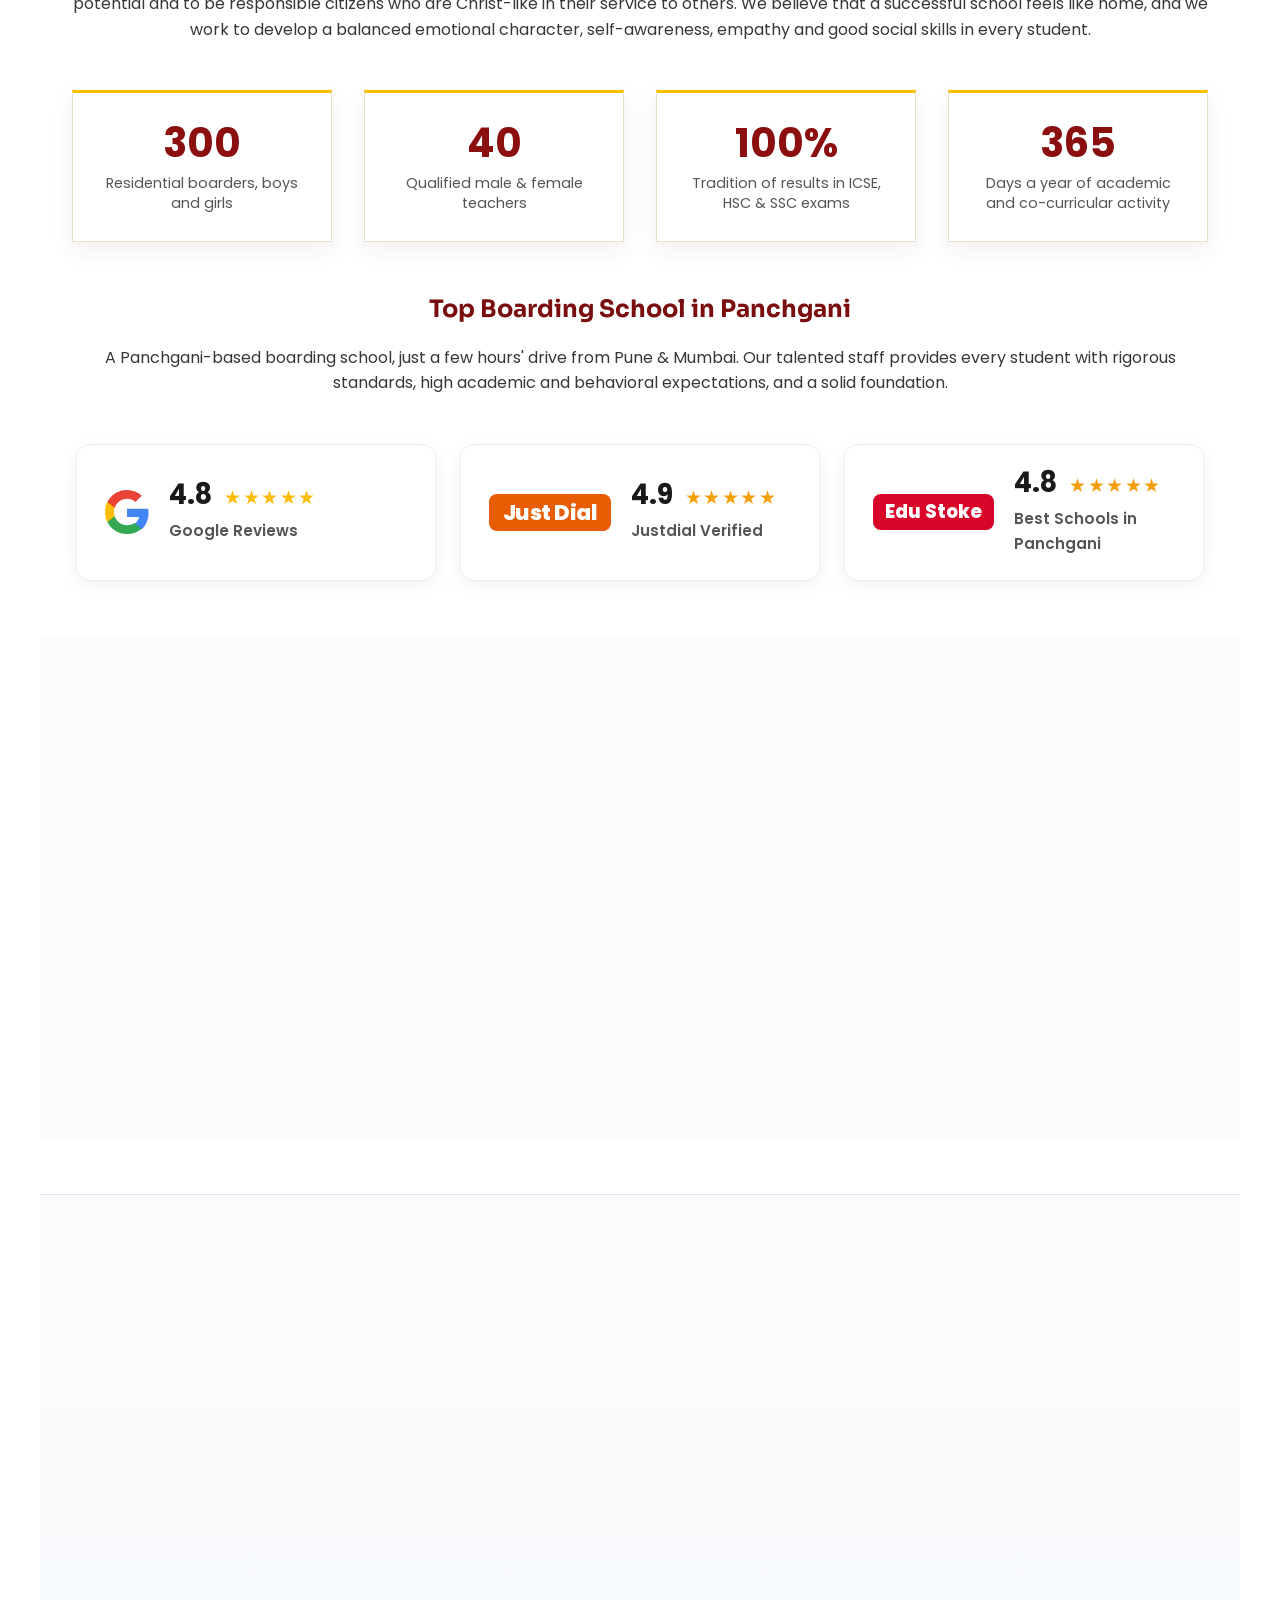
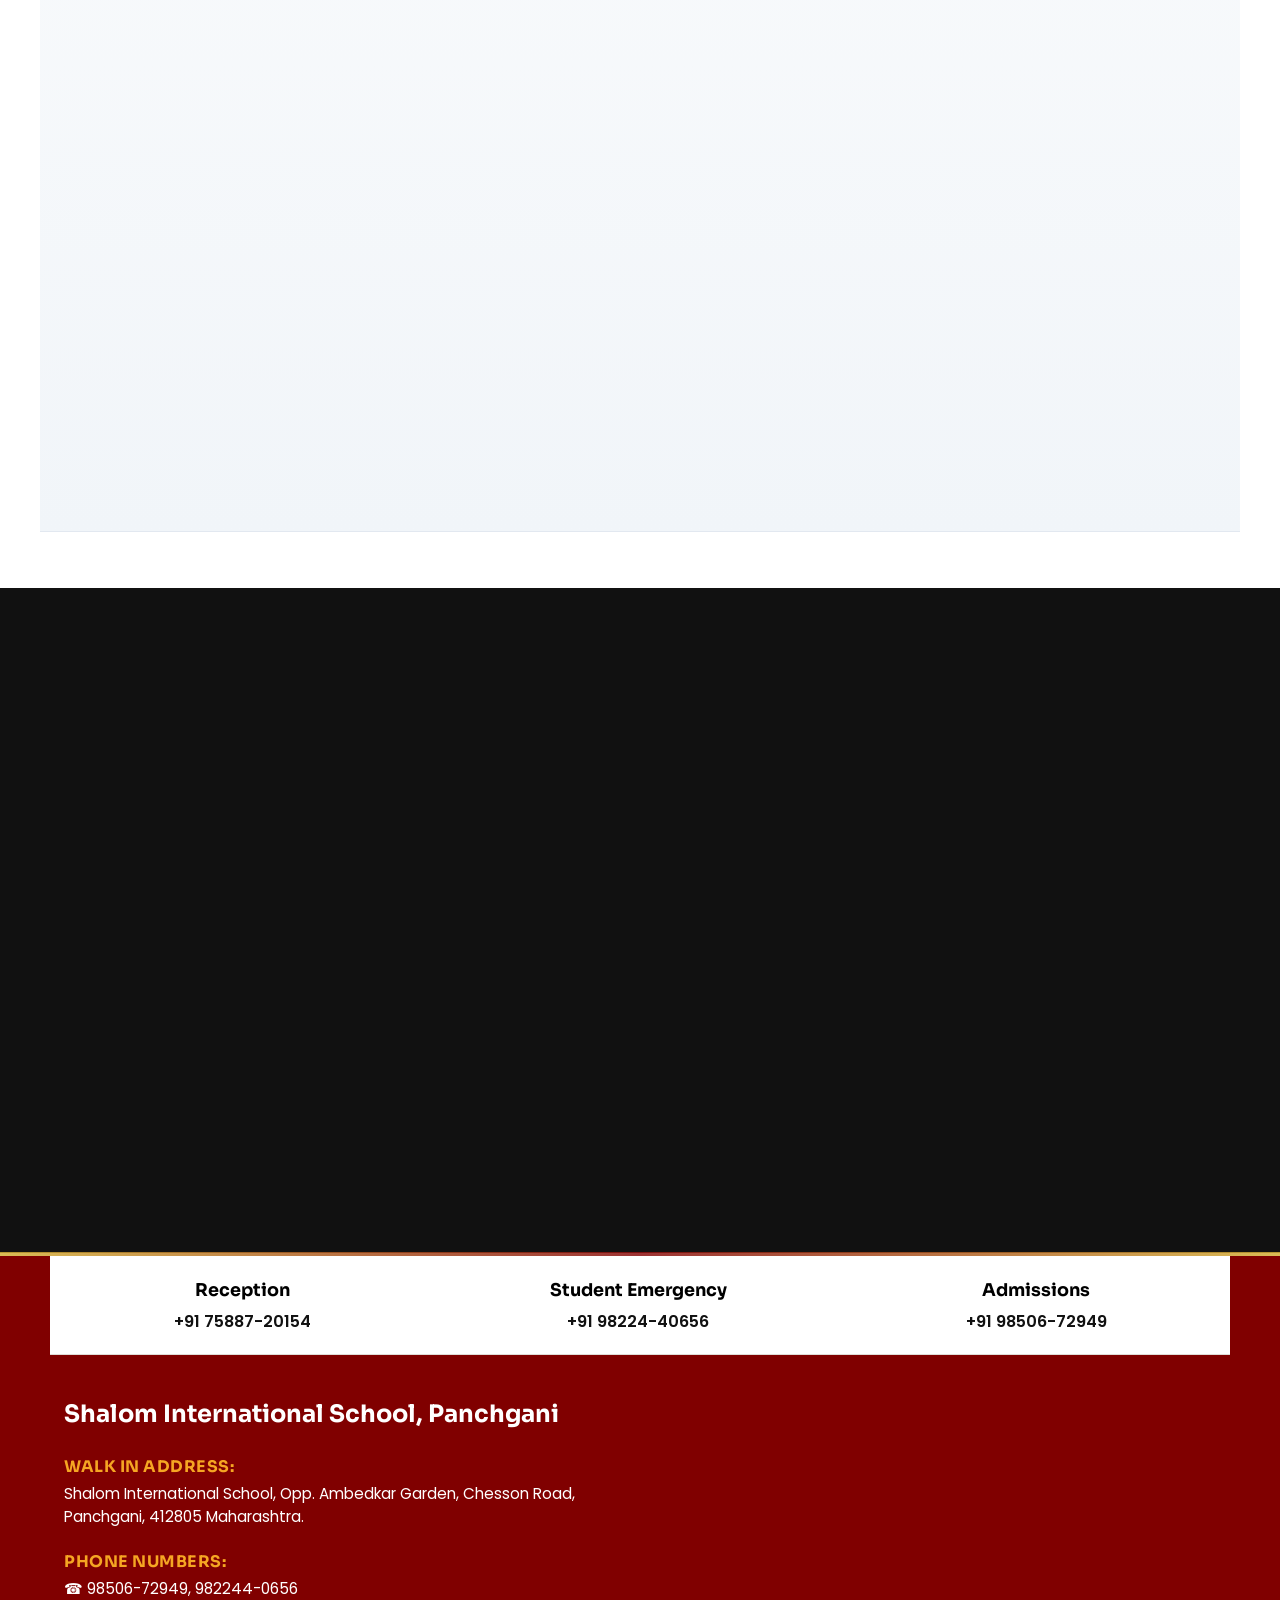
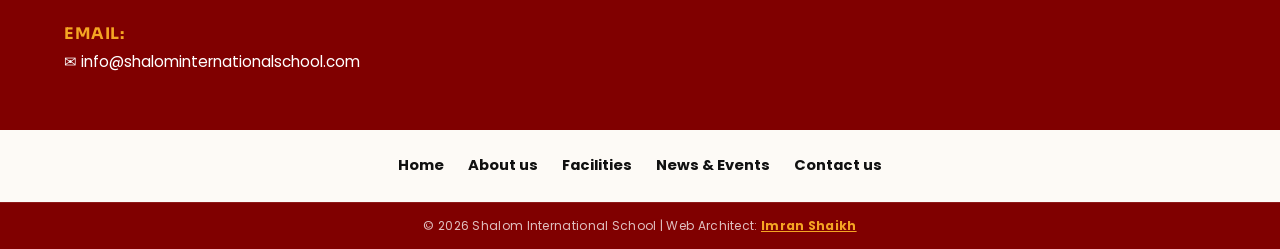
==== commit d0a7f69a: "Site update 21-09-2026" ====
--- a/index.html
+++ b/index.html
@@ -24,10 +24,17 @@
   <meta name="twitter:description" content="Reputed Co-Ed English Medium Residential School in Panchgani - Affiliated to ICSE &amp; Maharashtra State Board. Admissions open for 2026-27.">
   <meta name="twitter:image" content="https://www.shalominternationalschool.com/images/hero/slider1.webp">
 
-  <!-- Preload Critical LCP Hero Image (Wipes out the 570ms Load Delay) -->
+  <!-- Favicon -->
+  <link rel="icon" type="image/webp" href="images/logo.webp">
+
+  <!-- Preconnect External CDNs -->
+  <link rel="preconnect" href="https://fonts.googleapis.com">
+  <link rel="preconnect" href="https://fonts.gstatic.com" crossorigin>
+
+  <!-- Preload Critical LCP Hero Image -->
   <link rel="preload" as="image" href="images/hero/slider1.webp" fetchpriority="high">
 
-  <!-- Hard Overflow Guard (Permanently stops page-level horizontal scrolling) -->
+  <!-- Critical Above-The-Fold CSS: Fixes CLS 0.886 permanently by reserving exact layout boundaries -->
   <style>
     html, body {
       max-width: 100% !important;
@@ -35,12 +42,44 @@
       position: relative;
       margin: 0;
       padding: 0;
+      font-family: -apple-system, BlinkMacSystemFont, "Segoe UI", Roboto, Oxygen, Ubuntu, Cantarell, sans-serif;
     }
     *, *::before, *::after {
       box-sizing: border-box;
     }
 
-    /* Google Translate Utility Styles (Prevents Layout Shifts & Hides Default Elements) */
+    /* Reserve header and hero dimensions to eliminate layout shifts */
+    .site-header {
+      min-height: 120px;
+      width: 100%;
+      background: #ffffff;
+    }
+    .hero-slider {
+      position: relative;
+      width: 100%;
+      min-height: 520px;
+      height: 75vh;
+      max-height: 720px;
+      overflow: hidden;
+      background: #111;
+    }
+    .hero-slide {
+      position: absolute;
+      inset: 0;
+      width: 100%;
+      height: 100%;
+    }
+    .marquee-wrap {
+      min-height: 38px;
+    }
+    .video-full__inner iframe {
+      width: 100%;
+      aspect-ratio: 16 / 9;
+      height: auto;
+      border: 0;
+    }
+
+    /* Google Translate Utility Styles */
     #google_translate_element {
       display: none !important;
     }
@@ -56,27 +95,11 @@
     }
   </style>
 
-  <!-- Favicon -->
-  <link rel="icon" type="image/webp" href="images/logo.webp">
-
-  <!-- Preload Critical Local Font -->
-  <link rel="preload" href="fonts/oldlondon.ttf" as="font" type="font/ttf" crossorigin>
-
-  <!-- Primary Stylesheet (Non-Blocking via media swap + preload) -->
-  <link rel="preload" as="style" href="styles.css">
-  <link rel="stylesheet" href="styles.css" media="print" onload="this.media='all'">
-  <noscript>
-    <link rel="stylesheet" href="styles.css">
-  </noscript>
-
-  <!-- Preconnect & Asynchronous Google Fonts -->
-  <link rel="preconnect" href="https://fonts.googleapis.com">
-  <link rel="preconnect" href="https://fonts.gstatic.com" crossorigin>
-  <link rel="preload" as="style" href="https://fonts.googleapis.com/css2?family=Poppins:wght@400;500;600;700&amp;family=Sora:wght@600;700&amp;family=UnifrakturMaguntia&amp;display=swap">
-  <link rel="stylesheet" href="https://fonts.googleapis.com/css2?family=Poppins:wght@400;500;600;700&amp;family=Sora:wght@600;700&amp;family=UnifrakturMaguntia&amp;display=swap" media="print" onload="this.media='all'">
-  <noscript>
-    <link rel="stylesheet" href="https://fonts.googleapis.com/css2?family=Poppins:wght@400;500;600;700&amp;family=Sora:wght@600;700&amp;family=UnifrakturMaguntia&amp;display=swap">
-  </noscript>
+  <!-- Primary Stylesheet -->
+  <link rel="stylesheet" href="styles.css">
+
+  <!-- Google Fonts (Optimized with display=swap) -->
+  <link rel="stylesheet" href="https://fonts.googleapis.com/css2?family=Poppins:wght@400;500;600;700&amp;family=Sora:wght@600;700&amp;family=UnifrakturMaguntia&amp;display=swap">
 
   <!-- Structured Data (Schema.org JSON-LD) -->
   <script type="application/ld+json">
@@ -111,7 +134,7 @@
   <div class="header-top">
     <div class="header-top__logo">
       <a href="index.html" aria-label="Shalom International School Home">
-        <img src="images/logo.webp" alt="Shalom International School crest and emblem" width="120" height="120" fetchpriority="high" loading="eager" style="width: 120px !important; height: 120px !important; max-width: none !important; object-fit: contain; display: block;">
+        <img src="images/logo.webp" alt="Shalom International School crest and emblem" width="120" height="120" fetchpriority="high" loading="eager" style="width: 120px; height: 120px; object-fit: contain; display: block;">
       </a>
     </div>
 
@@ -189,9 +212,8 @@
 </div>
 
 <main>
-  <section class="hero-slider" id="heroSlider" style="position: relative; overflow: hidden;">
-    <!-- LCP Slide: Uses native <img> for instant paint instead of waiting for CSS background calculation -->
-    <div class="hero-slide is-active" style="position: absolute; inset: 0;">
+  <section class="hero-slider" id="heroSlider">
+    <div class="hero-slide is-active">
       <img src="images/hero/slider1.webp" alt="Shalom International School campus buildings and lush green surroundings" width="1920" height="1080" fetchpriority="high" loading="eager" decoding="async" style="width: 100%; height: 100%; object-fit: cover; display: block;">
     </div>
     <div class="hero-slide" role="img" aria-label="Students participating in academic classroom activities" style="background-image:url('images/hero/slider2.webp')"></div>
@@ -289,37 +311,37 @@
     </div>
     <div class="news-grid" id="newsGrid">
       <article style="background: #fff; padding: 1.75rem; border-radius: 8px; box-shadow: 0 4px 15px rgba(0,0,0,0.05); border-top: 4px solid var(--color-primary); position: relative;">
-        <span style="display: inline-block; background: rgba(var(--color-primary-rgb, 180, 40, 40), 0.1); color: var(--color-primary); padding: 0.25rem 0.75rem; border-radius: 50px; font-size: 0.75rem; font-weight: 700; text-transform: uppercase; letter-spacing: 0.8px; margin-bottom: 0.85rem; border: 1px solid rgba(var(--color-primary-rgb, 180, 40, 40), 0.2);">May 2026</span>
+        <span style="display: inline-block; background: rgba(180, 40, 40, 0.1); color: var(--color-primary, #b42828); padding: 0.25rem 0.75rem; border-radius: 50px; font-size: 0.75rem; font-weight: 700; text-transform: uppercase; letter-spacing: 0.8px; margin-bottom: 0.85rem; border: 1px solid rgba(180, 40, 40, 0.2);">May 2026</span>
         <h3 style="font-size: 1.25rem; color: #222; margin-bottom: 0.75rem;">100% ICSE &amp; HSC Results 2026</h3>
         <p style="color: #555; line-height: 1.6; font-size: 0.95rem; margin: 0;">A proud milestone of excellence! Every single student appearing for the ICSE and HSC boards this year achieved a pass, continuing our unbroken tradition of 100% results across both boards.</p>
       </article>
 
       <article style="background: #fff; padding: 1.75rem; border-radius: 8px; box-shadow: 0 4px 15px rgba(0,0,0,0.05); border-top: 4px solid var(--color-primary); position: relative;">
-        <span style="display: inline-block; background: rgba(var(--color-primary-rgb, 180, 40, 40), 0.1); color: var(--color-primary); padding: 0.25rem 0.75rem; border-radius: 50px; font-size: 0.75rem; font-weight: 700; text-transform: uppercase; letter-spacing: 0.8px; margin-bottom: 0.85rem; border: 1px solid rgba(var(--color-primary-rgb, 180, 40, 40), 0.2);">August 2026</span>
+        <span style="display: inline-block; background: rgba(180, 40, 40, 0.1); color: var(--color-primary, #b42828); padding: 0.25rem 0.75rem; border-radius: 50px; font-size: 0.75rem; font-weight: 700; text-transform: uppercase; letter-spacing: 0.8px; margin-bottom: 0.85rem; border: 1px solid rgba(180, 40, 40, 0.2);">August 2026</span>
         <h3 style="font-size: 1.25rem; color: #222; margin-bottom: 0.75rem;">30<sup>th</sup> Founders’ Day Celebration</h3>
         <p style="color: #555; line-height: 1.6; font-size: 0.95rem; margin: 0;">Our talented students celebrated Founders’ Day 2026 with vibrant dances, drama, choir, and patriotic performances, honouring Shalom International School &amp; Junior College’s legacy, values, vision, unity, creativity, and spirit.</p>
       </article>
 
       <article style="background: #fff; padding: 1.75rem; border-radius: 8px; box-shadow: 0 4px 15px rgba(0,0,0,0.05); border-top: 4px solid var(--color-primary); position: relative;">
-        <span style="display: inline-block; background: rgba(var(--color-primary-rgb, 180, 40, 40), 0.1); color: var(--color-primary); padding: 0.25rem 0.75rem; border-radius: 50px; font-size: 0.75rem; font-weight: 700; text-transform: uppercase; letter-spacing: 0.8px; margin-bottom: 0.85rem; border: 1px solid rgba(var(--color-primary-rgb, 180, 40, 40), 0.2);">August 2026</span>
+        <span style="display: inline-block; background: rgba(180, 40, 40, 0.1); color: var(--color-primary, #b42828); padding: 0.25rem 0.75rem; border-radius: 50px; font-size: 0.75rem; font-weight: 700; text-transform: uppercase; letter-spacing: 0.8px; margin-bottom: 0.85rem; border: 1px solid rgba(180, 40, 40, 0.2);">August 2026</span>
         <h3 style="font-size: 1.25rem; color: #222; margin-bottom: 0.75rem;">Summative Assessment Begun</h3>
         <p style="color: #555; line-height: 1.6; font-size: 0.95rem; margin: 0;">Summative assessments for 50 marks have officially commenced for all students from Class I to XII, evaluating comprehensive learning outcomes and academic progress for the term.</p>
       </article>
 
       <article style="background: #fff; padding: 1.75rem; border-radius: 8px; box-shadow: 0 4px 15px rgba(0,0,0,0.05); border-top: 4px solid var(--color-primary); position: relative;">
-        <span style="display: inline-block; background: rgba(var(--color-primary-rgb, 180, 40, 40), 0.1); color: var(--color-primary); padding: 0.25rem 0.75rem; border-radius: 50px; font-size: 0.75rem; font-weight: 700; text-transform: uppercase; letter-spacing: 0.8px; margin-bottom: 0.85rem; border: 1px solid rgba(var(--color-primary-rgb, 180, 40, 40), 0.2);">September 2026</span>
+        <span style="display: inline-block; background: rgba(180, 40, 40, 0.1); color: var(--color-primary, #b42828); padding: 0.25rem 0.75rem; border-radius: 50px; font-size: 0.75rem; font-weight: 700; text-transform: uppercase; letter-spacing: 0.8px; margin-bottom: 0.85rem; border: 1px solid rgba(180, 40, 40, 0.2);">September 2026</span>
         <h3 style="font-size: 1.25rem; color: #222; margin-bottom: 0.75rem;">Science Exhibition 2026</h3>
         <p style="color: #555; line-height: 1.6; font-size: 0.95rem; margin: 0;">Students from all grades will showcase independent science projects, with categories for Science, Arts, Crafts, and Technology.<br><br> The Exhibition will be held on 7th September, 2026.</p>
       </article>
 
       <article style="background: #fff; padding: 1.75rem; border-radius: 8px; box-shadow: 0 4px 15px rgba(0,0,0,0.05); border-top: 4px solid var(--color-primary); position: relative;">
-        <span style="display: inline-block; background: rgba(var(--color-primary-rgb, 180, 40, 40), 0.1); color: var(--color-primary); padding: 0.25rem 0.75rem; border-radius: 50px; font-size: 0.75rem; font-weight: 700; text-transform: uppercase; letter-spacing: 0.8px; margin-bottom: 0.85rem; border: 1px solid rgba(var(--color-primary-rgb, 180, 40, 40), 0.2);">November 2026</span>
+        <span style="display: inline-block; background: rgba(180, 40, 40, 0.1); color: var(--color-primary, #b42828); padding: 0.25rem 0.75rem; border-radius: 50px; font-size: 0.75rem; font-weight: 700; text-transform: uppercase; letter-spacing: 0.8px; margin-bottom: 0.85rem; border: 1px solid rgba(180, 40, 40, 0.2);">November 2026</span>
         <h3 style="font-size: 1.25rem; color: #222; margin-bottom: 0.75rem;">Annual Athletics Day Announcement</h3>
         <p style="color: #555; line-height: 1.6; font-size: 0.95rem; margin: 0;">This year's Annual Athletic Season will commence with an opening ceremony, featuring track and field events, house competitions, and a prize distribution ceremony.</p>
       </article>
 
       <article style="background: #fff; padding: 1.75rem; border-radius: 8px; box-shadow: 0 4px 15px rgba(0,0,0,0.05); border-top: 4px solid var(--color-primary); position: relative;">
-        <span style="display: inline-block; background: rgba(var(--color-primary-rgb, 180, 40, 40), 0.1); color: var(--color-primary); padding: 0.25rem 0.75rem; border-radius: 50px; font-size: 0.75rem; font-weight: 700; text-transform: uppercase; letter-spacing: 0.8px; margin-bottom: 0.85rem; border: 1px solid rgba(var(--color-primary-rgb, 180, 40, 40), 0.2);">October 2026</span>
+        <span style="display: inline-block; background: rgba(180, 40, 40, 0.1); color: var(--color-primary, #b42828); padding: 0.25rem 0.75rem; border-radius: 50px; font-size: 0.75rem; font-weight: 700; text-transform: uppercase; letter-spacing: 0.8px; margin-bottom: 0.85rem; border: 1px solid rgba(180, 40, 40, 0.2);">October 2026</span>
         <h3 style="font-size: 1.25rem; color: #222; margin-bottom: 0.75rem;">Monsoon Break Dates</h3>
         <p style="color: #555; line-height: 1.6; font-size: 0.95rem; margin: 0;">The Ganpati cultural festival and monsoon break dates will be announced shortly for residential and day students.</p>
       </article>
@@ -338,19 +360,17 @@
     <div class="stat"><span class="stat__num">365</span><span class="stat__label">Days a year of academic and co-curricular activity</span></div>
   </section>
 
-  <!-- Top Boarding School Section -->
   <section class="banner">
     <h2>Top Boarding School in Panchgani</h2>
     <p>A Panchgani-based boarding school, just a few hours' drive from Pune &amp; Mumbai. Our talented staff provides every student with rigorous standards, high academic and behavioral expectations, and a solid foundation.</p>
   </section>
 
-  <!-- 3 Verified Ratings Badges (Google, Justdial, Edustoke) - Flattened DOM structure -->
   <section class="ratings-badges-section" style="padding: 0 1rem 3.5rem; text-align: center; max-width: 1200px; margin: 0 auto;">
     <div style="display: flex; justify-content: center; align-items: stretch; gap: 1.5rem; flex-wrap: wrap;">
       
       <!-- Google Reviews -->
       <a href="https://maps.google.com/?q=Shalom+International+School+Panchgani" target="_blank" rel="noopener noreferrer" style="text-decoration: none; color: inherit; flex: 1 1 280px; max-width: 360px; background: #ffffff; padding: 1.5rem 1.75rem; border-radius: 14px; box-shadow: 0 4px 18px rgba(0,0,0,0.06); border: 1.5px solid #eceff1; display: flex; align-items: center; gap: 1.25rem;" aria-label="Read Shalom International School Google Reviews">
-        <svg width="44" height="44" viewBox="0 0 24 24" style="flex-shrink: 0;">
+        <svg width="44" height="44" viewBox="0 0 24 24" style="flex-shrink: 0;" aria-hidden="true">
           <path fill="#4285F4" d="M23.745 12.27c0-.7-.06-1.4-.19-2.07H12v4.51h6.6c-.29 1.52-1.14 2.82-2.4 3.68v3.05h3.88c2.27-2.09 3.66-5.17 3.66-9.17z"/>
           <path fill="#34A853" d="M12 24c3.24 0 5.95-1.08 7.93-2.91l-3.88-3.05c-1.08.72-2.45 1.16-4.05 1.16-3.12 0-5.77-2.1-6.72-4.93H1.25v3.15C3.26 21.36 7.34 24 12 24z"/>
           <path fill="#FBBC05" d="M5.28 14.27c-.25-.72-.38-1.49-.38-2.27s.14-1.55.38-2.27V6.58H1.25C.45 8.16 0 9.97 0 12s.45 3.84 1.25 5.42l4.03-3.15z"/>
@@ -528,7 +548,7 @@
   <section class="video-full">
     <h2 class="video-full__heading">Take a Video Tour of School</h2>
     <div class="video-full__inner">
-      <iframe src="https://www.youtube-nocookie.com/embed/_AlFfo-l7p4?rel=0" title="Take a Video Tour of Shalom International School Campus" loading="lazy" allow="accelerometer; autoplay; clipboard-write; encrypted-media; gyroscope; picture-in-picture" allowfullscreen="">
+      <iframe width="1280" height="720" src="https://www.youtube-nocookie.com/embed/_AlFfo-l7p4?rel=0" title="Take a Video Tour of Shalom International School Campus" loading="lazy" allow="accelerometer; autoplay; clipboard-write; encrypted-media; gyroscope; picture-in-picture" allowfullscreen>
       </iframe>
     </div>
   </section>
--- a/styles.css
+++ b/styles.css
@@ -14,8 +14,8 @@
   --color-text: #373737;
   --color-bg-soft: #F9F9F9;
   --color-accent: #FFBF00;
-  --font-heading: "Sora", sans-serif;
-  --font-body: "Poppins", sans-serif;
+  --font-heading: "Sora", -apple-system, BlinkMacSystemFont, "Segoe UI", Roboto, sans-serif;
+  --font-body: "Poppins", -apple-system, BlinkMacSystemFont, "Segoe UI", Roboto, sans-serif;
   --font-display: 'Old London', 'UnifrakturMaguntia', serif;
   --container-width: 1180px;
 }
@@ -53,9 +53,7 @@
 header,
 .site-header,
 .header {
-  background-image: url('../images/stripes.png') !important;
-  background-repeat: repeat !important;
-  background-position: top left !important;
+  background-color: #ffffff;
   position: relative;
   z-index: 100;
 }
@@ -73,10 +71,12 @@
 
 .social-float a,
 .social-float__icon {
-  width: 40px;
-  height: 40px;
+  width: 48px;
+  height: 48px;
+  min-width: 48px;
+  min-height: 48px;
   border-radius: 50%;
-  display: flex;
+  display: inline-flex;
   align-items: center;
   justify-content: center;
   color: #fff;
@@ -198,12 +198,14 @@
   background: #fff;
   border: 1px solid #ddd;
   border-radius: 6px;
-  padding: .4rem .8rem;
+  padding: 0.6rem 0.9rem;
+  min-height: 48px;
   cursor: pointer;
   font-weight: 600;
   font-size: .9rem;
-  display: flex;
-  align-items: center;
+  display: inline-flex;
+  align-items: center;
+  justify-content: center;
   gap: .4rem;
 }
 
@@ -221,20 +223,22 @@
   list-style: none;
   margin: 0;
   padding: .4rem 0;
-  min-width: 150px;
+  min-width: 160px;
   box-shadow: 0 8px 24px rgba(0, 0, 0, 0.2);
   z-index: 99999 !important;
 }
 
 .lang-select__menu.is-open { display: block; }
 .lang-select__menu li button {
-  display: block;
-  width: 100%;
+  display: flex;
+  align-items: center;
+  width: 100%;
+  min-height: 48px;
   text-align: left;
   border: none;
   background: none;
-  padding: .5rem 1rem;
-  font-size: .9rem;
+  padding: .6rem 1rem;
+  font-size: .95rem;
   cursor: pointer;
 }
 .lang-select__menu li button:hover { background: #f5f5f5; }
@@ -261,8 +265,10 @@
 .nav-menu > li { position: relative; }
 .nav-menu > li > a {
   position: relative;
-  display: block;
-  padding: 15px;
+  display: flex;
+  align-items: center;
+  min-height: 48px;
+  padding: 0 15px;
   color: #fff;
   font-weight: 600;
   font-size: .95rem;
@@ -273,7 +279,7 @@
   content: '';
   position: absolute;
   left: 50%;
-  bottom: 8px;
+  bottom: 6px;
   width: 0;
   height: 2px;
   background: #f3f4f2;
@@ -285,7 +291,7 @@
 .nav-menu > li > a:focus { color: var(--color-accent); }
 .nav-menu > li > a:hover::after,
 .nav-menu > li > a:focus::after { width: 55%; }
-.plus { font-size: .8em; opacity: .8; }
+.plus { font-size: .8em; opacity: .8; margin-left: 4px; }
 
 .submenu {
   list-style: none;
@@ -306,8 +312,10 @@
 .has-submenu.is-open .submenu { display: block; }
 
 .submenu a {
-  display: block;
-  padding: 12px 16px;
+  display: flex;
+  align-items: center;
+  min-height: 48px;
+  padding: 8px 16px;
   color: #333;
   font-weight: 500;
   transition: color .2s ease, background .2s ease;
@@ -317,10 +325,13 @@
 .nav-toggle {
   display: none;
   flex-direction: column;
+  justify-content: center;
   gap: 5px;
   background: none;
   border: 0;
-  padding: 14px;
+  padding: 12px;
+  min-width: 48px;
+  min-height: 48px;
   cursor: pointer;
 }
 .nav-toggle span { width: 26px; height: 3px; background: #fff; }
@@ -330,8 +341,10 @@
   background: var(--color-bg-soft, #f8fafc);
   padding: .65rem 0;
   border-bottom: 1px solid #eee;
+  min-height: 42px;
   position: relative;
   z-index: 10;
+  contain: layout;
 }
 .marquee {
   display: flex;
@@ -391,8 +404,9 @@
 .hero-slider {
   position: relative;
   height: 70vh;
-  min-height: 440px;
+  min-height: 520px;
   overflow: hidden;
+  contain: layout paint;
 }
 .hero-slide {
   position: absolute;
@@ -433,7 +447,10 @@
 .hero__actions { display: flex; gap: 1rem; justify-content: center; flex-wrap: wrap; }
 
 .btn {
-  display: inline-block;
+  display: inline-flex;
+  align-items: center;
+  justify-content: center;
+  min-height: 48px;
   padding: .75em 1.75em;
   border-radius: 24px;
   border: 1px solid transparent;
@@ -455,8 +472,8 @@
   gap: 10px;
 }
 .hero-slider__dot {
-  width: 11px;
-  height: 11px;
+  width: 14px;
+  height: 14px;
   border-radius: 50%;
   background: rgba(255,255,255,.5);
   border: 0;
@@ -560,12 +577,14 @@
 }
 
 /* ============================================================
-   News & Updates
+   News & Updates (Content Visibility Optimized)
    ============================================================ */
 .news-updates {
   max-width: var(--container-width);
   margin: 3rem auto;
   padding: 0 1.5rem;
+  content-visibility: auto;
+  contain-intrinsic-size: 1px 650px;
 }
 .news-updates .news-grid {
   display: grid;
@@ -581,6 +600,8 @@
   margin: 0 auto;
   padding: 3rem 1.5rem;
   text-align: center;
+  content-visibility: auto;
+  contain-intrinsic-size: 1px 500px;
 }
 
 .reviews-scroll {
@@ -588,6 +609,7 @@
   display: flex;
   width: 100%;
   margin: 1.5rem 0;
+  contain: layout paint;
   mask-image: linear-gradient(90deg, transparent, #000 6%, #000 94%, transparent);
   -webkit-mask-image: linear-gradient(90deg, transparent, #000 6%, #000 94%, transparent);
 }
@@ -596,6 +618,8 @@
   display: flex;
   gap: 1.5rem;
   width: max-content;
+  will-change: transform;
+  transform: translateZ(0);
   animation: scroll-reviews 38s linear infinite;
 }
 
@@ -604,8 +628,8 @@
 }
 
 @keyframes scroll-reviews {
-  from { transform: translateX(0); }
-  to   { transform: translateX(-50%); }
+  from { transform: translate3d(0, 0, 0); }
+  to   { transform: translate3d(-50%, 0, 0); }
 }
 
 .review-card {
@@ -620,6 +644,7 @@
   display: flex;
   flex-direction: column;
   justify-content: space-between;
+  contain: content;
 }
 .review-stars {
   color: #f59e0b;
@@ -640,7 +665,7 @@
 }
 
 /* ============================================================
-   Admission / Contact Form (Modern Floating Card Style)
+   Admission / Contact Form
    ============================================================ */
 .contact-form-section {
   width: 100%;
@@ -651,6 +676,8 @@
   text-align: center;
   border-top: 1px solid #e2e8f0;
   border-bottom: 1px solid #e2e8f0;
+  content-visibility: auto;
+  contain-intrinsic-size: 1px 700px;
 }
 
 .contact-form-section .section-heading {
@@ -845,6 +872,8 @@
   width: 100%;
   background: #111;
   padding-top: 2.5rem;
+  content-visibility: auto;
+  contain-intrinsic-size: 1px 500px;
 }
 .video-full__heading {
   color: #fff;
@@ -854,14 +883,15 @@
 .video-full__inner {
   position: relative;
   width: 100%;
-  aspect-ratio: 21 / 9;
+  max-width: 1000px;
+  margin: 0 auto;
+  aspect-ratio: 16 / 9;
 }
 .video-full__inner iframe {
-  position: absolute;
-  inset: 0;
   width: 100%;
   height: 100%;
   border: 0;
+  display: block;
 }
 
 /* ============================================================
@@ -936,11 +966,14 @@
   flex-wrap: wrap; 
   justify-content: center; 
   gap: 1.2rem; 
-  margin: 0;
+  margin: 0; 
   padding: 0; 
 }
 .footer-bottom-menu a { 
-  font-size: 0.82rem;
+  font-size: 0.85rem;
+  min-height: 48px;
+  display: inline-flex;
+  align-items: center;
   color: #333333;
   text-decoration: none;
   transition: color .2s ease; 
@@ -1131,11 +1164,6 @@
     grid-template-columns: 1fr;
   }
   .social-float { right: 8px; gap: 8px; }
-  .social-float a,
-  .social-float__icon {
-    width: 34px;
-    height: 34px;
-  }
   .contact-form { padding: 2rem 1.25rem; }
   .form-actions .btn--primary { width: 100%; }
 }
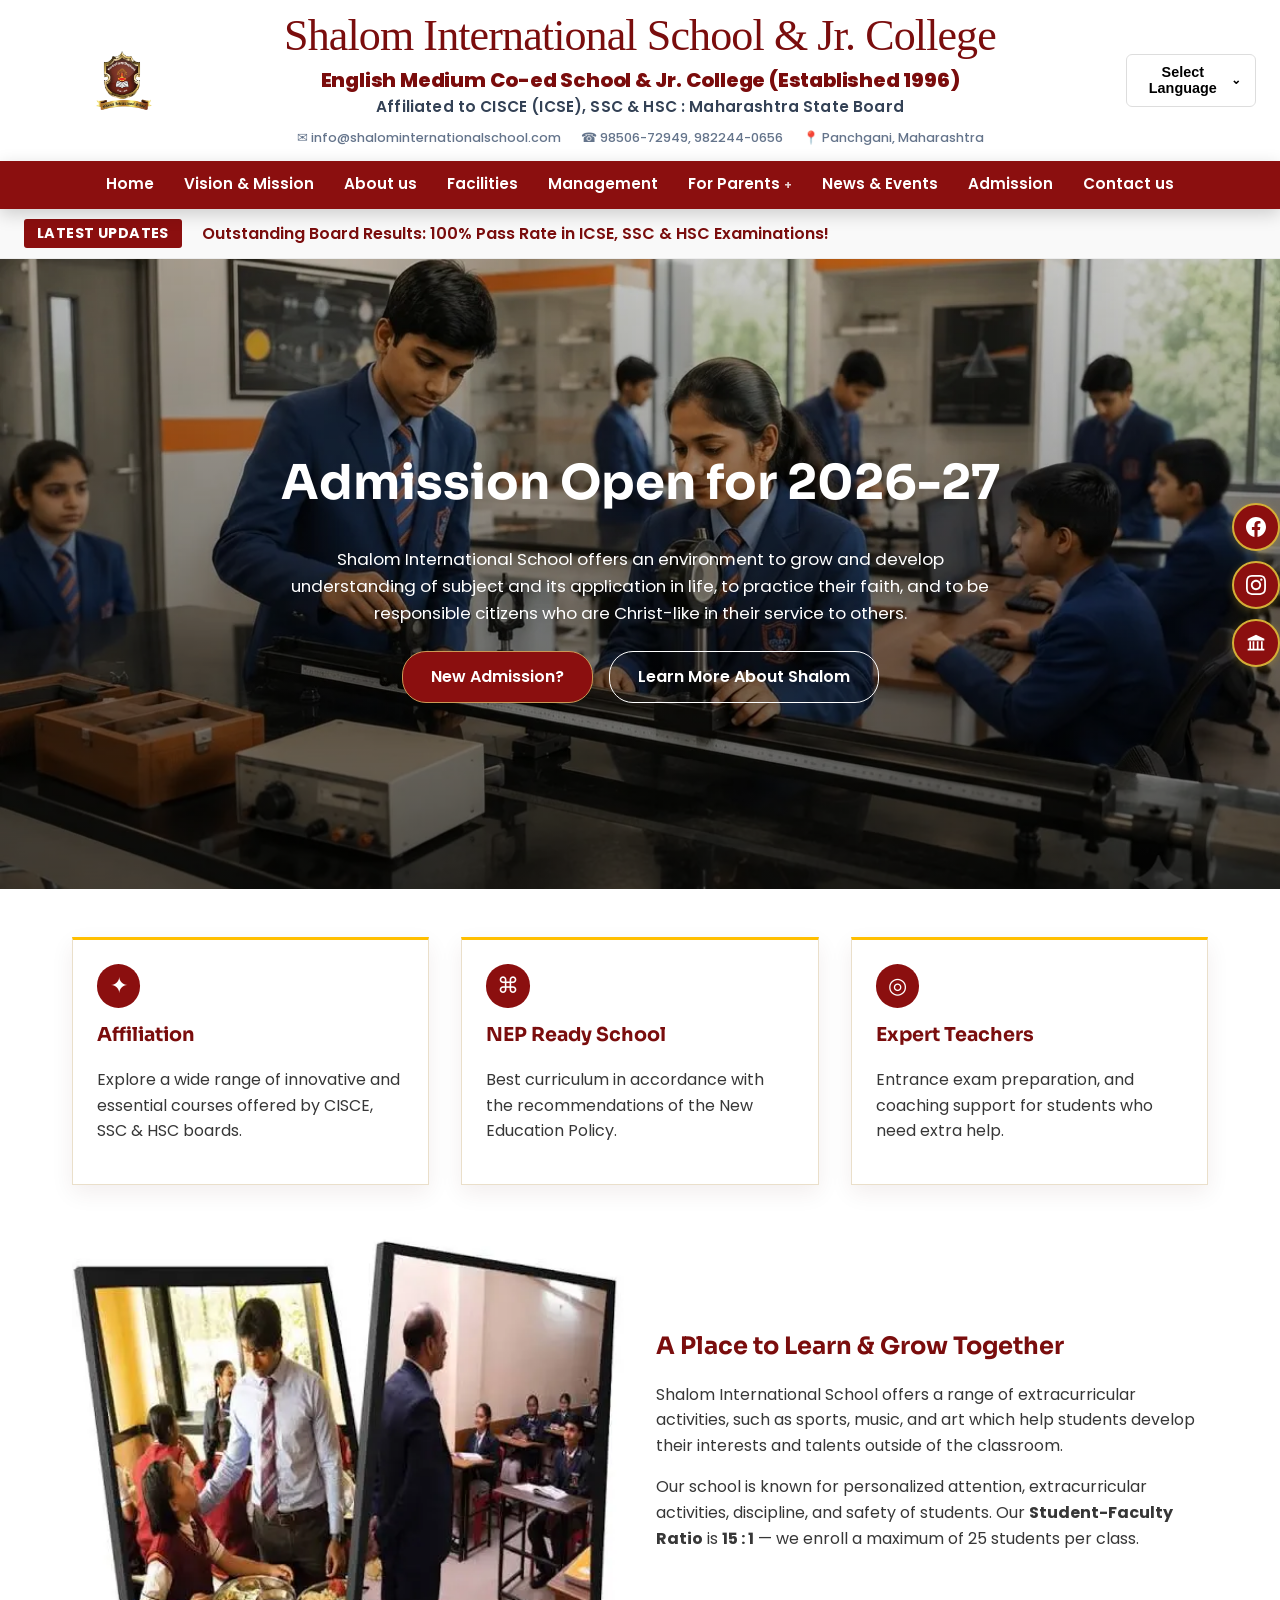
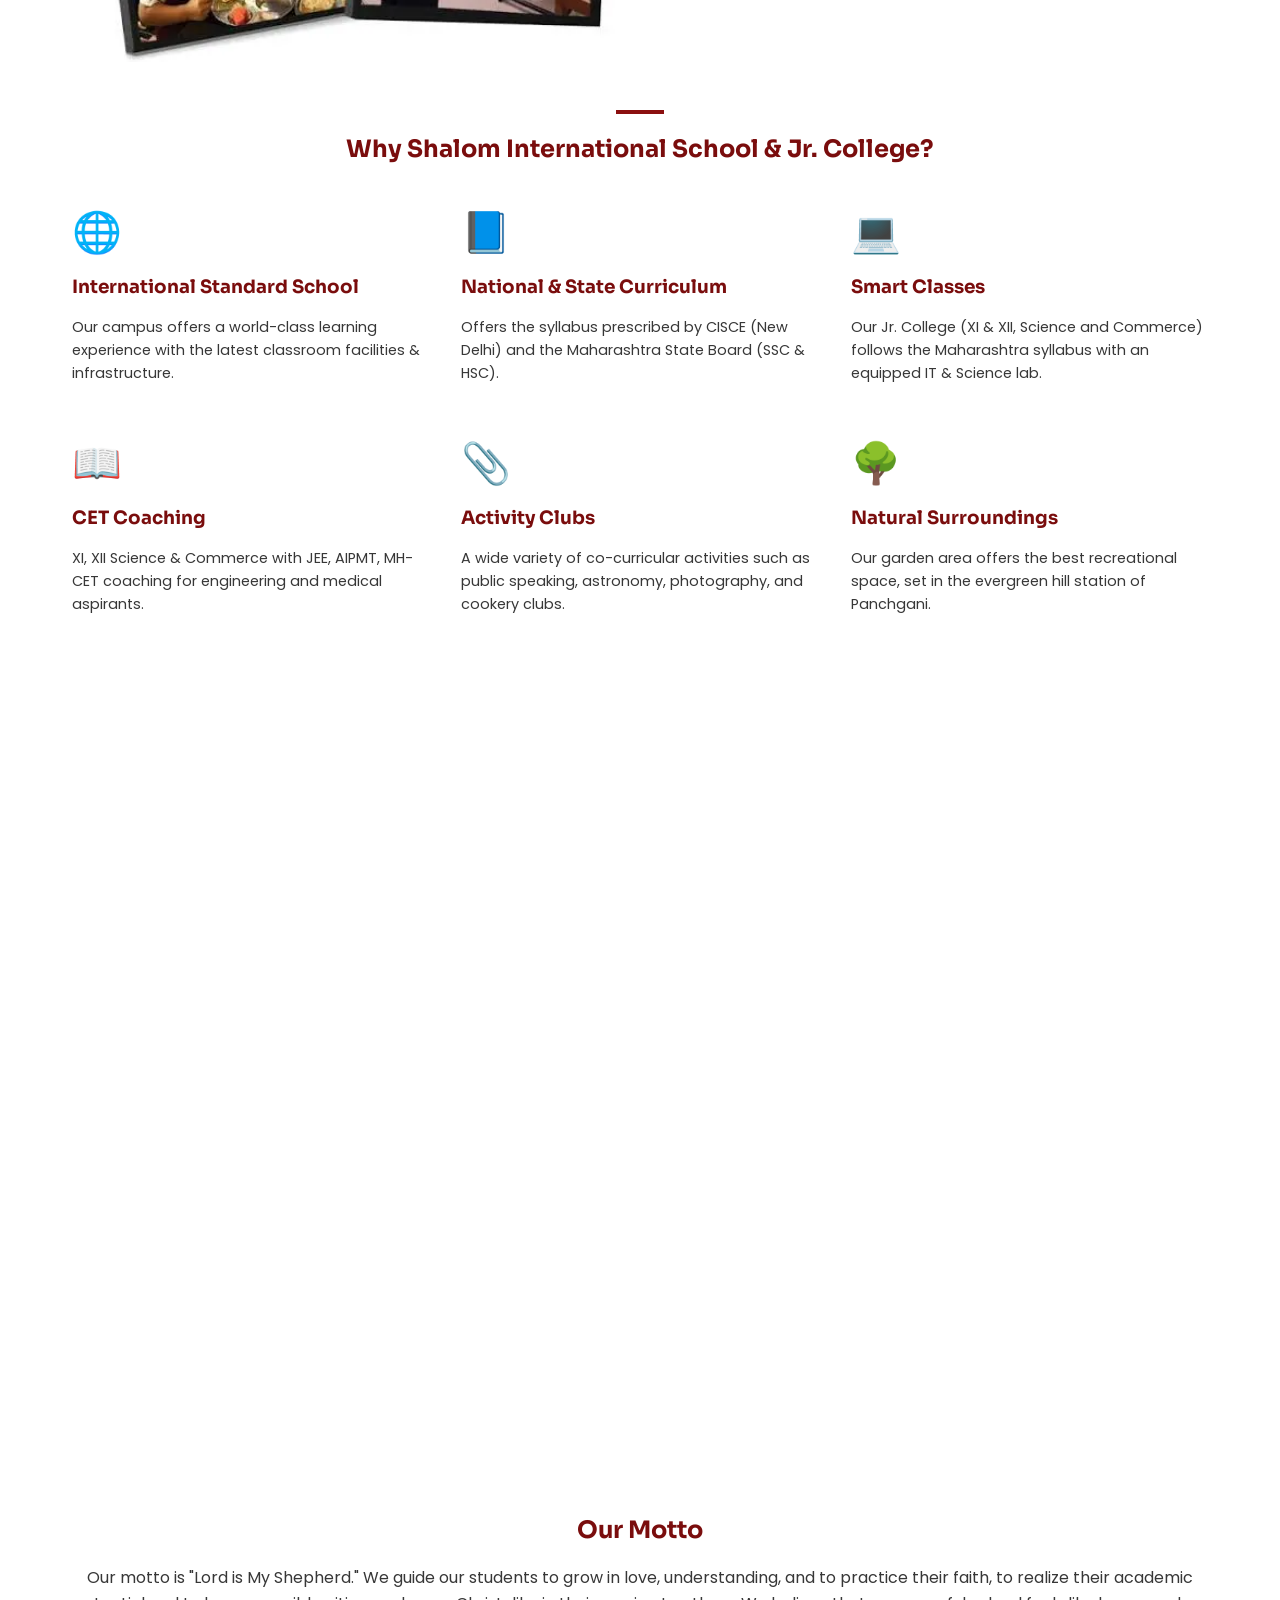
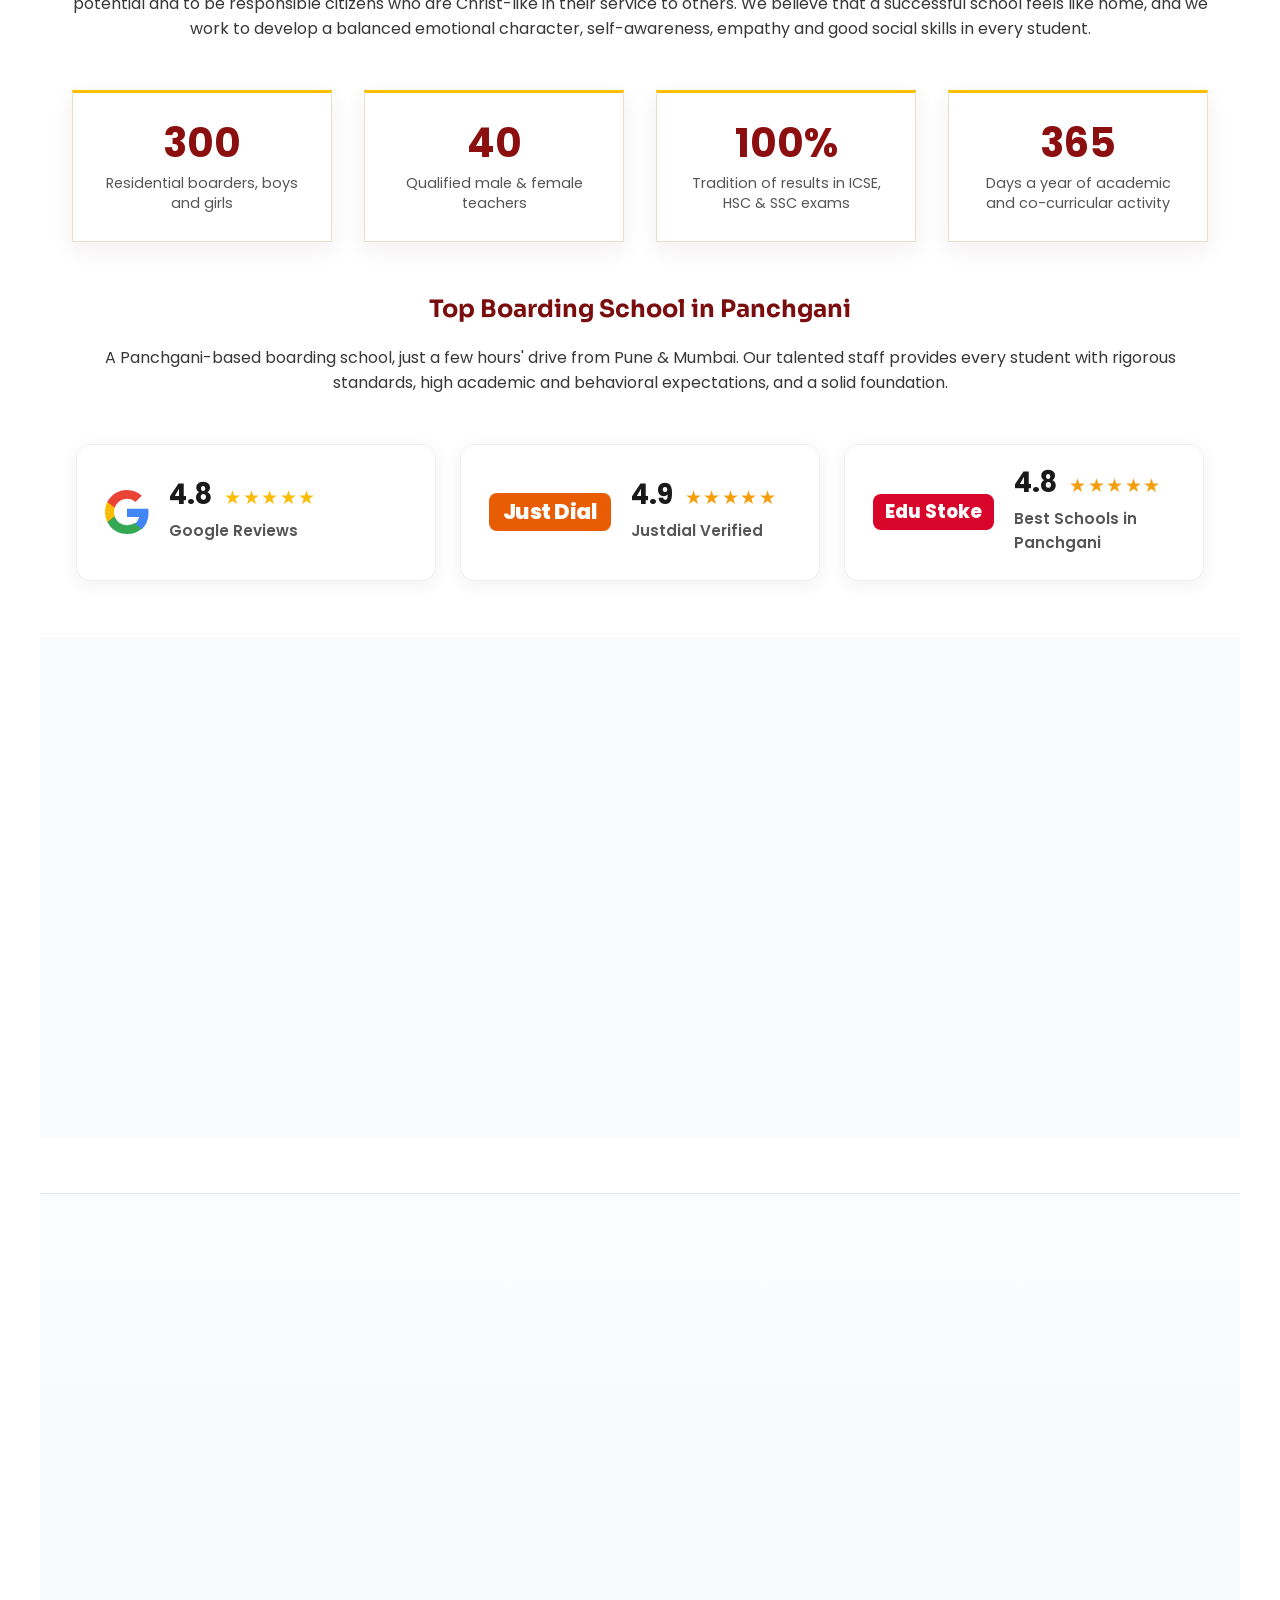
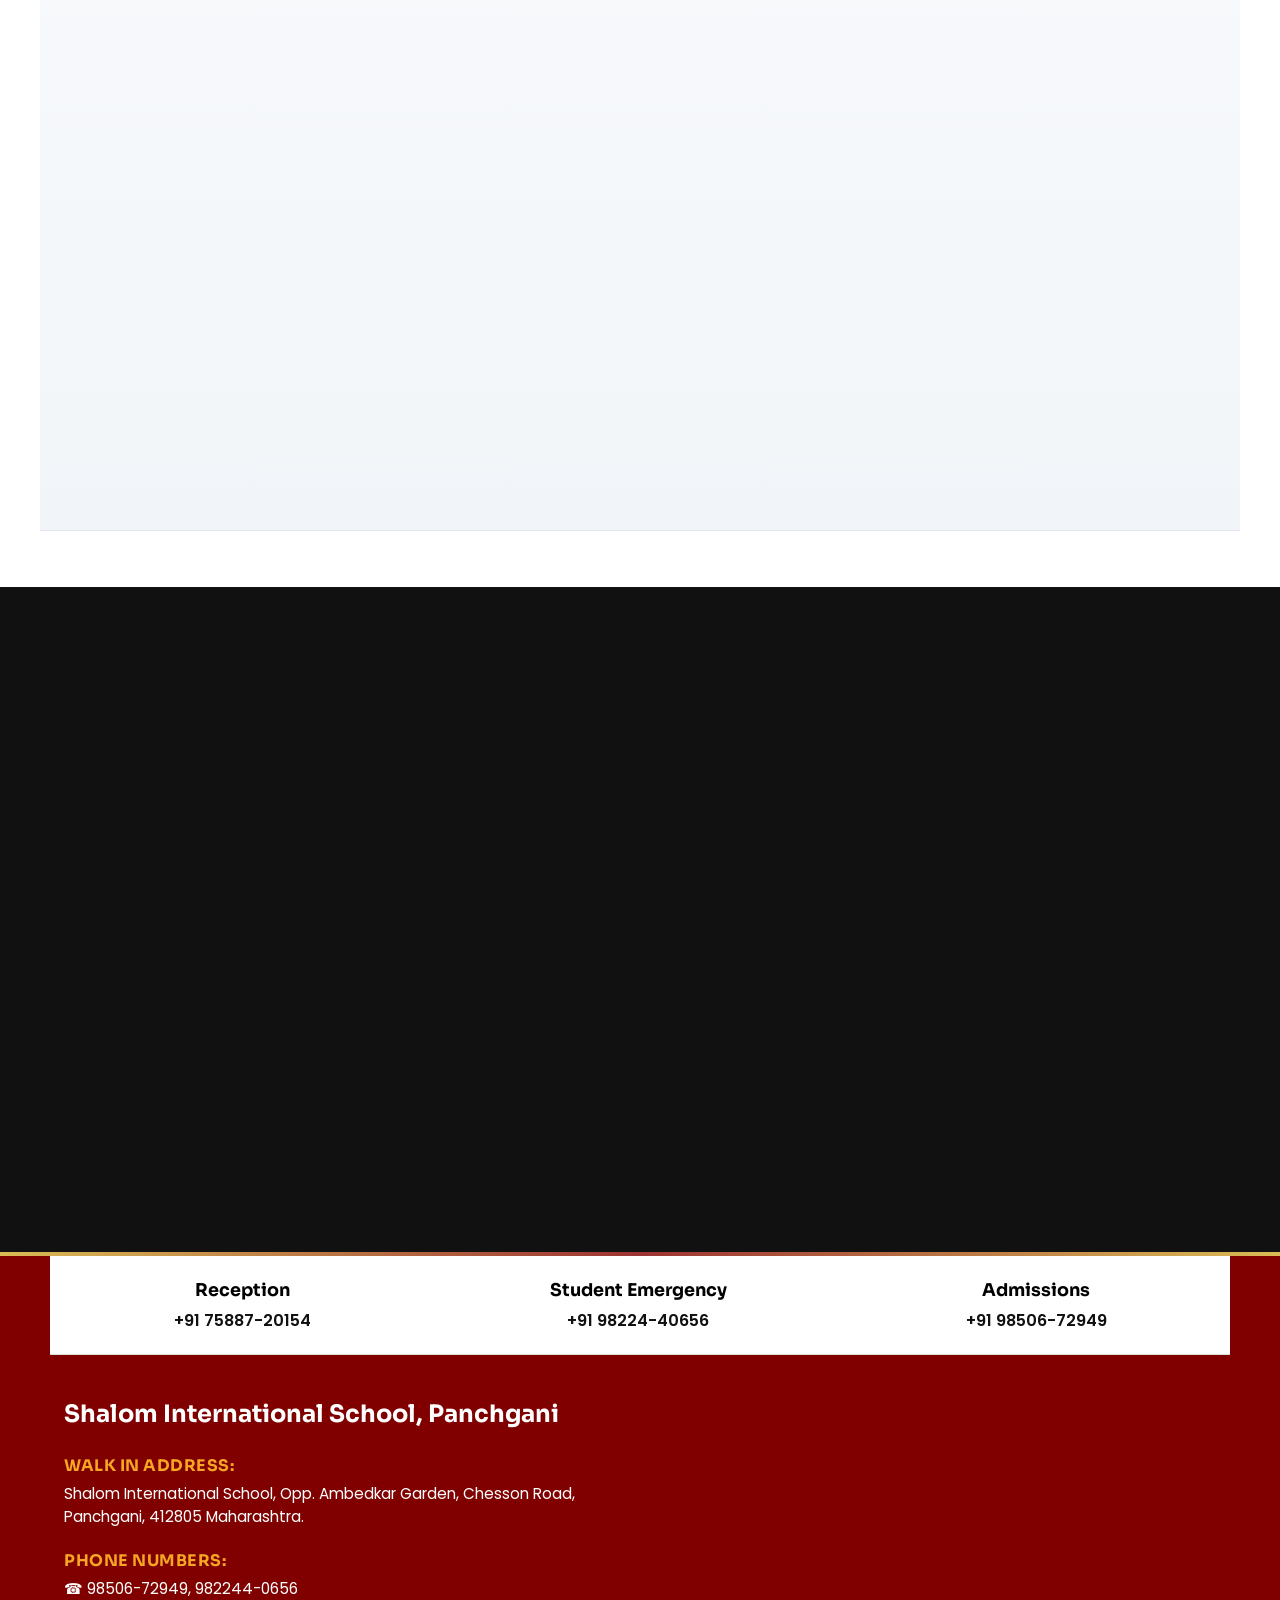
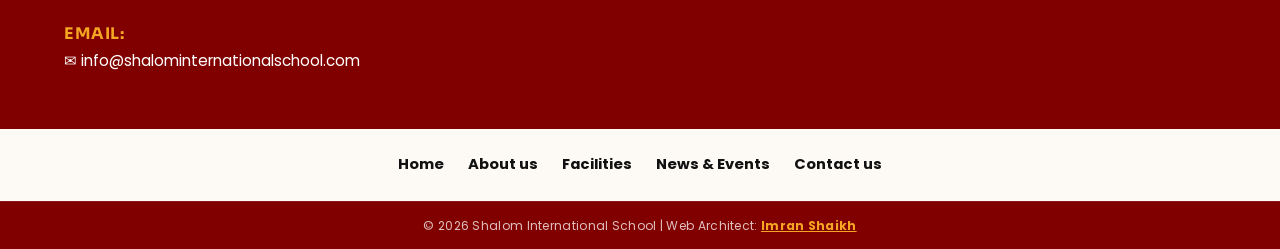
==== commit 916498db: "1" ====
--- a/index.html
+++ b/index.html
@@ -27,14 +27,14 @@
   <!-- Favicon -->
   <link rel="icon" type="image/webp" href="images/logo.webp">
 
-  <!-- Preconnect External CDNs -->
+  <!-- Priority 1: Instant LCP Image Fetch -->
+  <link rel="preload" as="image" href="images/hero/slider1.webp" fetchpriority="high">
+
+  <!-- Priority 2: Preconnect to Font Servers -->
   <link rel="preconnect" href="https://fonts.googleapis.com">
   <link rel="preconnect" href="https://fonts.gstatic.com" crossorigin>
 
-  <!-- Preload Critical LCP Hero Image -->
-  <link rel="preload" as="image" href="images/hero/slider1.webp" fetchpriority="high">
-
-  <!-- Critical Above-The-Fold CSS: Fixes CLS 0.886 permanently by reserving exact layout boundaries -->
+  <!-- Inlined Critical Rendering CSS: Wipes out render-blocking delay & locks CLS to 0 -->
   <style>
     html, body {
       max-width: 100% !important;
@@ -48,7 +48,7 @@
       box-sizing: border-box;
     }
 
-    /* Reserve header and hero dimensions to eliminate layout shifts */
+    /* Fixed containers prevent CLS */
     .site-header {
       min-height: 120px;
       width: 100%;
@@ -72,6 +72,12 @@
     .marquee-wrap {
       min-height: 38px;
     }
+    .split-section__media img {
+      width: 100%;
+      height: auto;
+      aspect-ratio: 855 / 664;
+      display: block;
+    }
     .video-full__inner iframe {
       width: 100%;
       aspect-ratio: 16 / 9;
@@ -80,26 +86,30 @@
     }
 
     /* Google Translate Utility Styles */
-    #google_translate_element {
+    #google_translate_element,
+    .goog-te-banner-frame,
+    .skiptranslate:not(.lang-select),
+    .goog-te-gadget {
       display: none !important;
     }
     body {
       top: 0 !important;
     }
-    .goog-te-banner-frame,
-    .skiptranslate:not(.lang-select) {
-      display: none !important;
-    }
-    .goog-te-gadget {
-      display: none !important;
-    }
   </style>
 
-  <!-- Primary Stylesheet -->
-  <link rel="stylesheet" href="styles.css">
-
-  <!-- Google Fonts (Optimized with display=swap) -->
-  <link rel="stylesheet" href="https://fonts.googleapis.com/css2?family=Poppins:wght@400;500;600;700&amp;family=Sora:wght@600;700&amp;family=UnifrakturMaguntia&amp;display=swap">
+  <!-- Asynchronous Non-Blocking Primary Stylesheet -->
+  <link rel="preload" as="style" href="styles.css">
+  <link rel="stylesheet" href="styles.css" media="print" onload="this.media='all'">
+  <noscript>
+    <link rel="stylesheet" href="styles.css">
+  </noscript>
+
+  <!-- Asynchronous Non-Blocking Google Fonts -->
+  <link rel="preload" as="style" href="https://fonts.googleapis.com/css2?family=Poppins:wght@400;500;600;700&amp;family=Sora:wght@600;700&amp;display=swap">
+  <link rel="stylesheet" href="https://fonts.googleapis.com/css2?family=Poppins:wght@400;500;600;700&amp;family=Sora:wght@600;700&amp;display=swap" media="print" onload="this.media='all'">
+  <noscript>
+    <link rel="stylesheet" href="https://fonts.googleapis.com/css2?family=Poppins:wght@400;500;600;700&amp;family=Sora:wght@600;700&amp;display=swap">
+  </noscript>
 
   <!-- Structured Data (Schema.org JSON-LD) -->
   <script type="application/ld+json">
@@ -173,7 +183,7 @@
       <li><a href="facilities.html">Facilities</a></li>
       <li><a href="management.html">Management</a></li>
       <li class="has-submenu">
-        <a href="#">For Parents <span class="plus">+</span></a>
+        <a href="parent-declaration.html">For Parents <span class="plus">+</span></a>
         <ul class="submenu">
           <li><a href="things-to-bring.html">Things to bring</a></li>
           <li><a href="parent-declaration.html">Parents declaration</a></li>
@@ -198,16 +208,22 @@
   </div>
 </header>
 
-<!-- Floating social icons -->
+<!-- Floating social icons (Clean, Validated W3C SVG Paths) -->
 <div class="social-float" aria-label="Follow us on social media">
   <a class="social-float__icon social-float__icon--fb" href="https://www.facebook.com/shalominternationalschoolpanchgani/" target="_blank" rel="noopener noreferrer" aria-label="Visit our Facebook page">
-    <svg viewBox="0 0 24 24" width="20" height="20" fill="currentColor" aria-hidden="true"><path d="M22 12.06C22 6.51 17.52 2 12 2S2 6.51 2 12.06c0 5 3.66 9.15 8.44 9.94v-7.03H7.9v-2.91h2.54V9.85c0-2.51 1.49-3.89 3.77-3.89 1.09 0 2.24.2v2.47h-1.26c-1.24 0-1.63.78-1.63 1.57v1.88h2.78l-.44 2.91h-2.34V22c4.78-.79 8.44-4.94 8.44-9.94z"></path></svg>
+    <svg viewBox="0 0 24 24" width="20" height="20" fill="currentColor" aria-hidden="true">
+      <path d="M24 12.073c0-6.627-5.373-12-12-12s-12 5.373-12 12c0 5.99 4.388 10.954 10.125 11.854v-8.385H7.078v-3.47h3.047V9.43c0-3.007 1.792-4.669 4.533-4.669 1.312 0 2.686.235 2.686.235v2.953H15.83c-1.491 0-1.956.925-1.956 1.874v2.25h3.328l-.532 3.47h-2.796v8.385C19.612 23.027 24 18.062 24 12.073z"/>
+    </svg>
   </a>
   <a class="social-float__icon social-float__icon--ig" href="https://www.instagram.com/shalom_international_school/" target="_blank" rel="noopener noreferrer" aria-label="Visit our Instagram page">
-    <svg viewBox="0 0 24 24" width="20" height="20" fill="currentColor" aria-hidden="true"><path d="M12 2.2c3.2 0 3.58.01 4.85.07 1.17.05 1.97.24 2.43.4a4.9 4.9 0 0 1 1.77 1.15 4.9 4.9 0 0 1 1.15 1.77c.16.46.35 1.26.4 2.43.06 1.27.07 1.65.07 4.85s-.01 3.58-.07 4.85c-.05 1.17-.24 1.97-.4 2.43a4.9 4.9 0 0 1-1.15 1.77 4.9 4.9 0 0 1-1.77 1.15c-.46.16-1.26.35-2.43.4-1.27.06-1.65.07-4.85.07s-3.58-.01-4.85-.07c-1.17-.05-1.97-.24-2.43-.4a4.9 4.9 0 0 1-1.77-1.15 4.9 4.9 0 0 1-1.15-1.77c-.16-.46-.35-1.26-.4-2.43C2.21 15.58 2.2 15.2 2.2 12s.01-3.58.07-4.85c.05-1.17.24-1.97.4-2.43a4.9 4.9 0 0 1 1.15-1.77A4.9 4.9 0 0 1 5.59 1.8c.46-.16 1.26-.35 2.43-.4C9.29 1.34 9.67 1.33 12 1.33m0 2.16c-3.16 0-3.52.01-4.76.07-.97.04-1.5.2-1.85.34-.46.18-.8.4-1.15.75-.35.35-.57.69-.75 1.15-.14.35-.3.88-.34 1.85-.06 1.24-.07 1.6-.07 4.76s.01 3.52.07 4.76c.04.97.2 1.5.34 1.85.18.46.4.8.75 1.15.35.35.69.57 1.15.75.35.14.88.3 1.85.34 1.24.06 1.6.07 4.76.07s3.52-.01 4.76-.07c.97-.04 1.5-.2 1.85-.34.46-.18.8-.4 1.15-.75.35-.35.57-.69.75-1.15.14-.35.3-.88.34-1.85.06-1.24.07-1.6.07-4.76s-.01-3.52-.07-4.76c-.04-.97-.2-1.5-.34-1.85a3.1 3.1 0 0 0-.75-1.15 3.1 3.1 0 0 0-1.15-.75c-.35-.14-.88-.3-1.85-.34-1.24-.06-1.6-.07-4.76-.07M12 6.87a5.13 5.13 0 1 1 0 10.26 5.13 5.13 0 0 1 0-10.26m0 2.16a2.97 2.97 0 1 0 0 5.94 2.97 2.97 0 0 0 0-5.94m5.34-2.4a1.2 1.2 0 1 1-2.4 0 1.2 1.2 0 0 1 2.4 0"></path></svg>
+    <svg viewBox="0 0 24 24" width="20" height="20" fill="currentColor" aria-hidden="true">
+      <path d="M12 2.163c3.204 0 3.584.012 4.85.07 3.252.148 4.771 1.691 4.919 4.919.058 1.265.069 1.645.069 4.849 0 3.205-.012 3.584-.069 4.849-.149 3.225-1.664 4.771-4.919 4.919-1.266.058-1.644.07-4.85.07-3.204 0-3.584-.012-4.849-.07-3.26-.149-4.771-1.699-4.919-4.92-.058-1.265-.07-1.644-.07-4.849 0-3.204.013-3.583.07-4.849.149-3.227 1.664-4.771 4.919-4.919 1.266-.057 1.645-.069 4.849-.069zm0-2.163c-3.259 0-3.667.014-4.947.072-4.358.2-6.78 2.618-6.98 6.98-.059 1.281-.073 1.689-.073 4.948 0 3.259.014 3.668.072 4.948.2 4.358 2.618 6.78 6.98 6.98 1.281.058 1.689.072 4.948.072 3.259 0 3.668-.014 4.948-.072 4.354-.2 6.782-2.618 6.979-6.98.059-1.28.073-1.689.073-4.948 0-3.259-.014-3.667-.072-4.947-.196-4.354-2.617-6.78-6.979-6.98-1.281-.059-1.69-.073-4.949-.073zm0 5.838c-3.403 0-6.162 2.759-6.162 6.162s2.759 6.163 6.162 6.163 6.162-2.759 6.162-6.163c0-3.403-2.759-6.162-6.162-6.162zm0 10.162c-2.209 0-4-1.79-4-4 0-2.209 1.791-4 4-4s4 1.791 4 4c0 2.21-1.791 4-4 4zm6.406-11.845c-.796 0-1.441.645-1.441 1.44s.645 1.44 1.441 1.44c.795 0 1.439-.645 1.439-1.44s-.644-1.44-1.439-1.44z"/>
+    </svg>
   </a>
   <a class="social-float__icon social-float__icon--jd" href="https://www.justdial.com/Panchgani/Shalom-International-School-and-Jr-College-Panchgani-Near-Ambedkar-Garden-Chesson-Road/9999P2168-2168-150213181154-C3M9_BZDET/reviews" target="_blank" rel="noopener noreferrer" aria-label="Read our Justdial reviews">
-    <svg viewBox="0 0 24 24" width="20" height="20" fill="currentColor" aria-hidden="true"><path d="M12 2 2 7v2h20V7l-10-5zM4 10v9H2v2h20v-2h-2v-9h-2v9h-3v-9h-2v9h-3v-9H8v9H6v-9H4z"></path></svg>
+    <svg viewBox="0 0 24 24" width="20" height="20" fill="currentColor" aria-hidden="true">
+      <path d="M12 2 2 7v2h20V7l-10-5zM4 10v9H2v2h20v-2h-2v-9h-2v9h-3v-9h-2v9h-3v-9H8v9H6v-9H4z"/>
+    </svg>
   </a>
 </div>
 
@@ -252,7 +268,7 @@
 
   <section class="split-section">
     <div class="split-section__media">
-      <img src="images/shalom.webp" alt="Group of diverse students learning together at Shalom International School" width="855" height="664" loading="lazy">
+      <img src="images/shalom.webp" alt="Group of diverse students learning together at Shalom International School" width="855" height="664" loading="lazy" style="width: 100%; height: auto; aspect-ratio: 855 / 664; display: block;">
     </div>
     <div class="split-section__text">
       <h2>A Place to Learn &amp; Grow Together</h2>
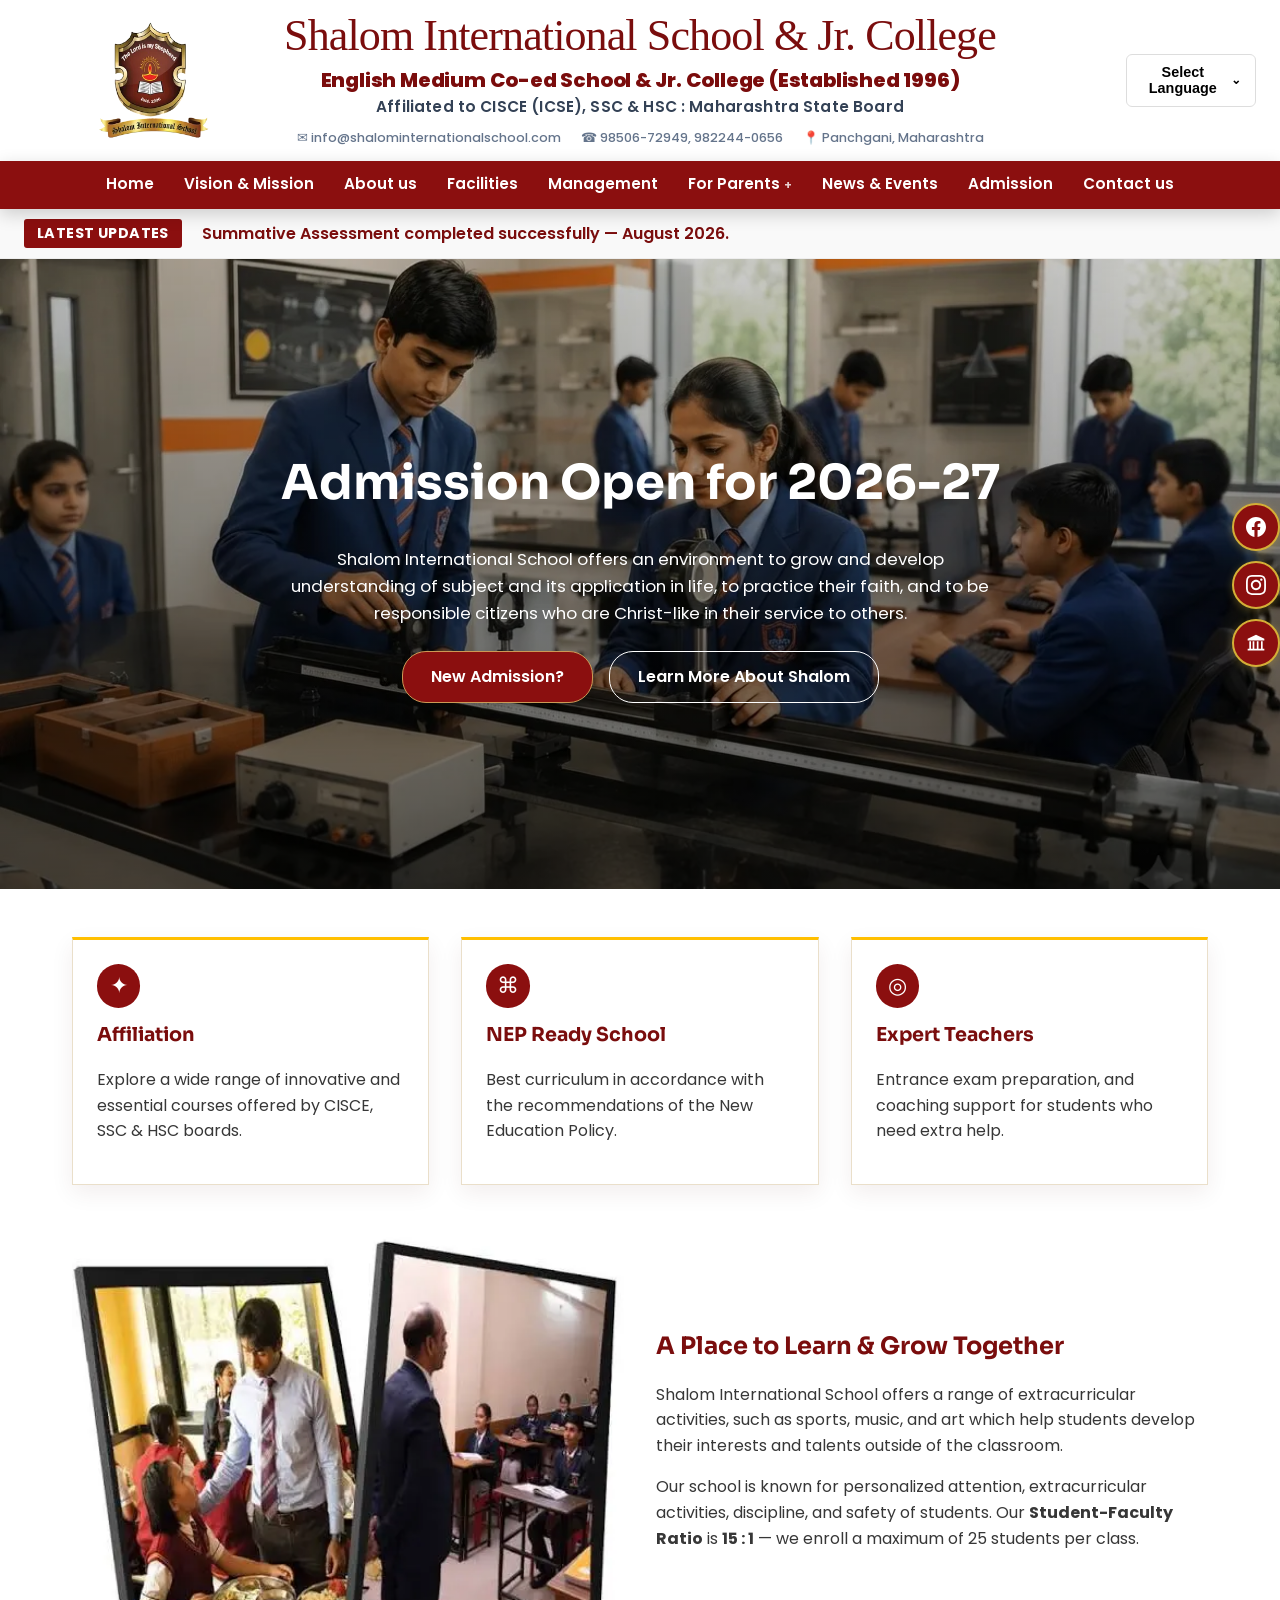
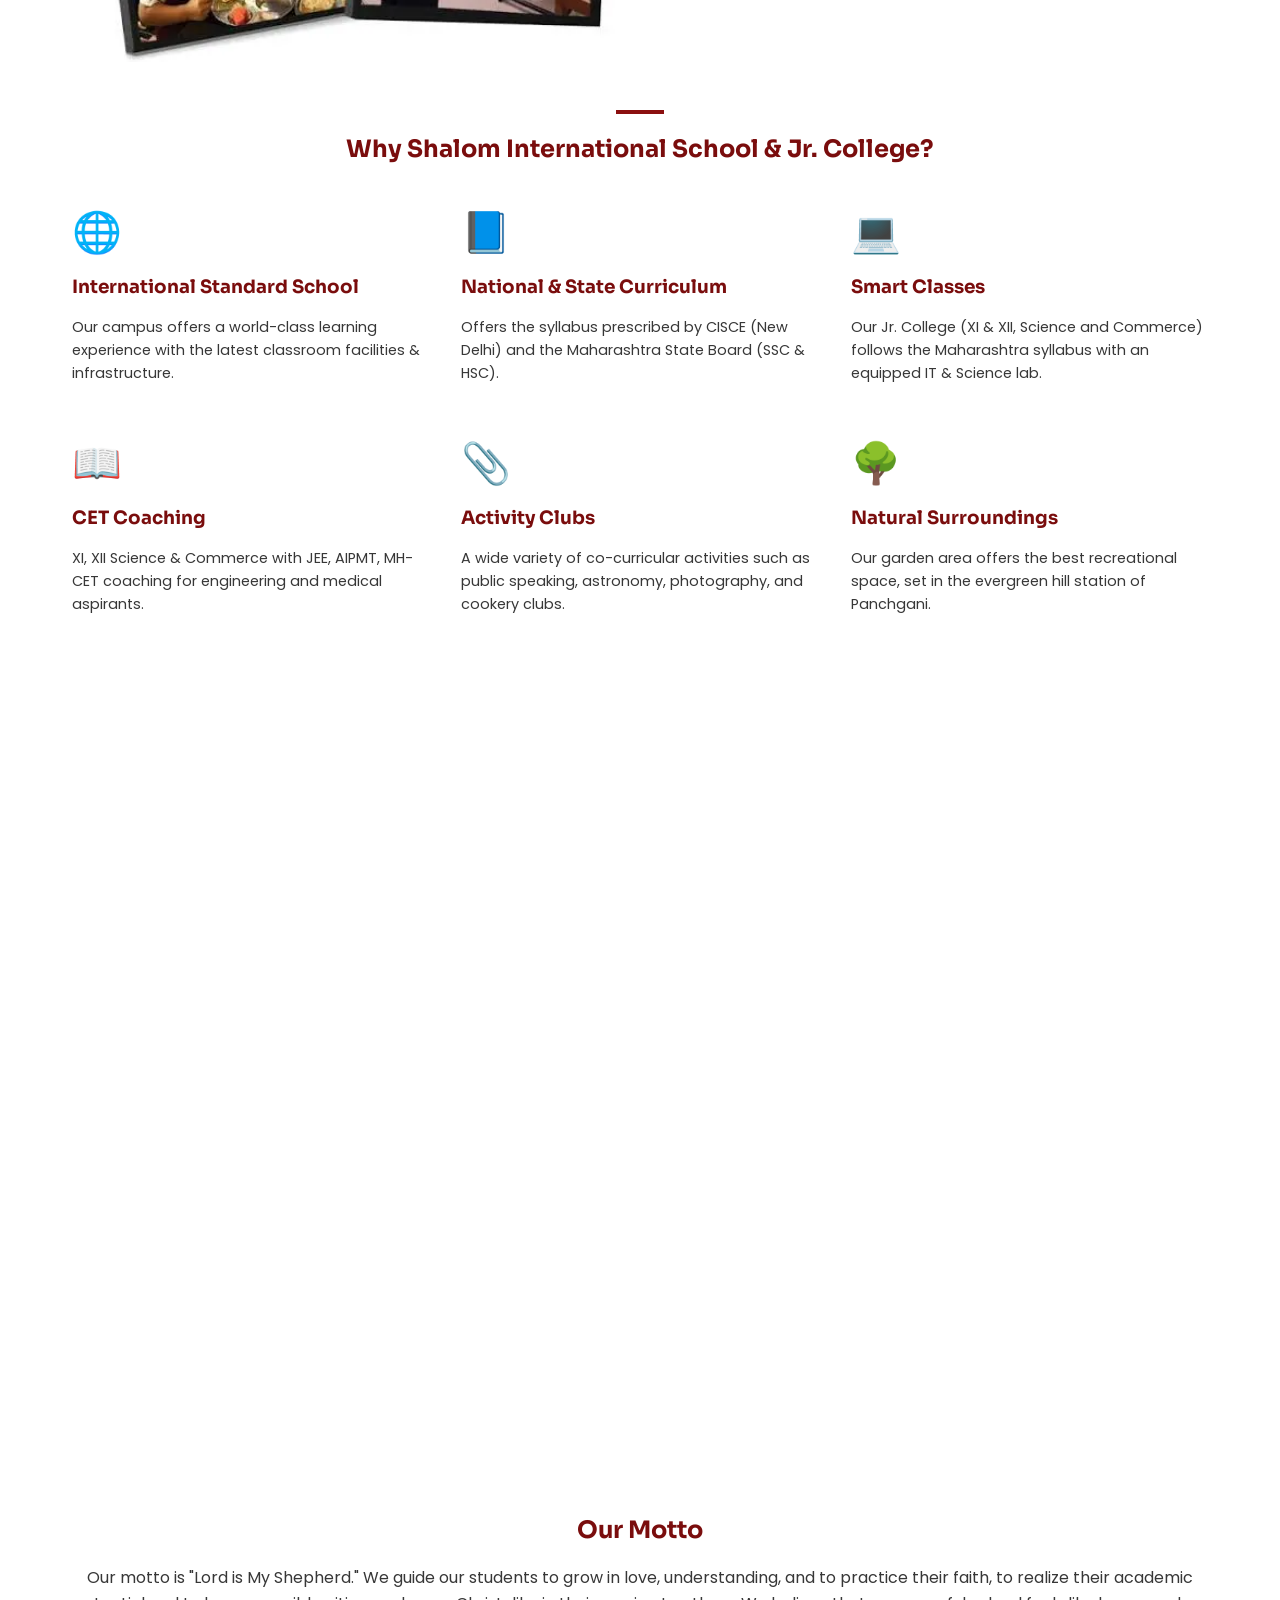
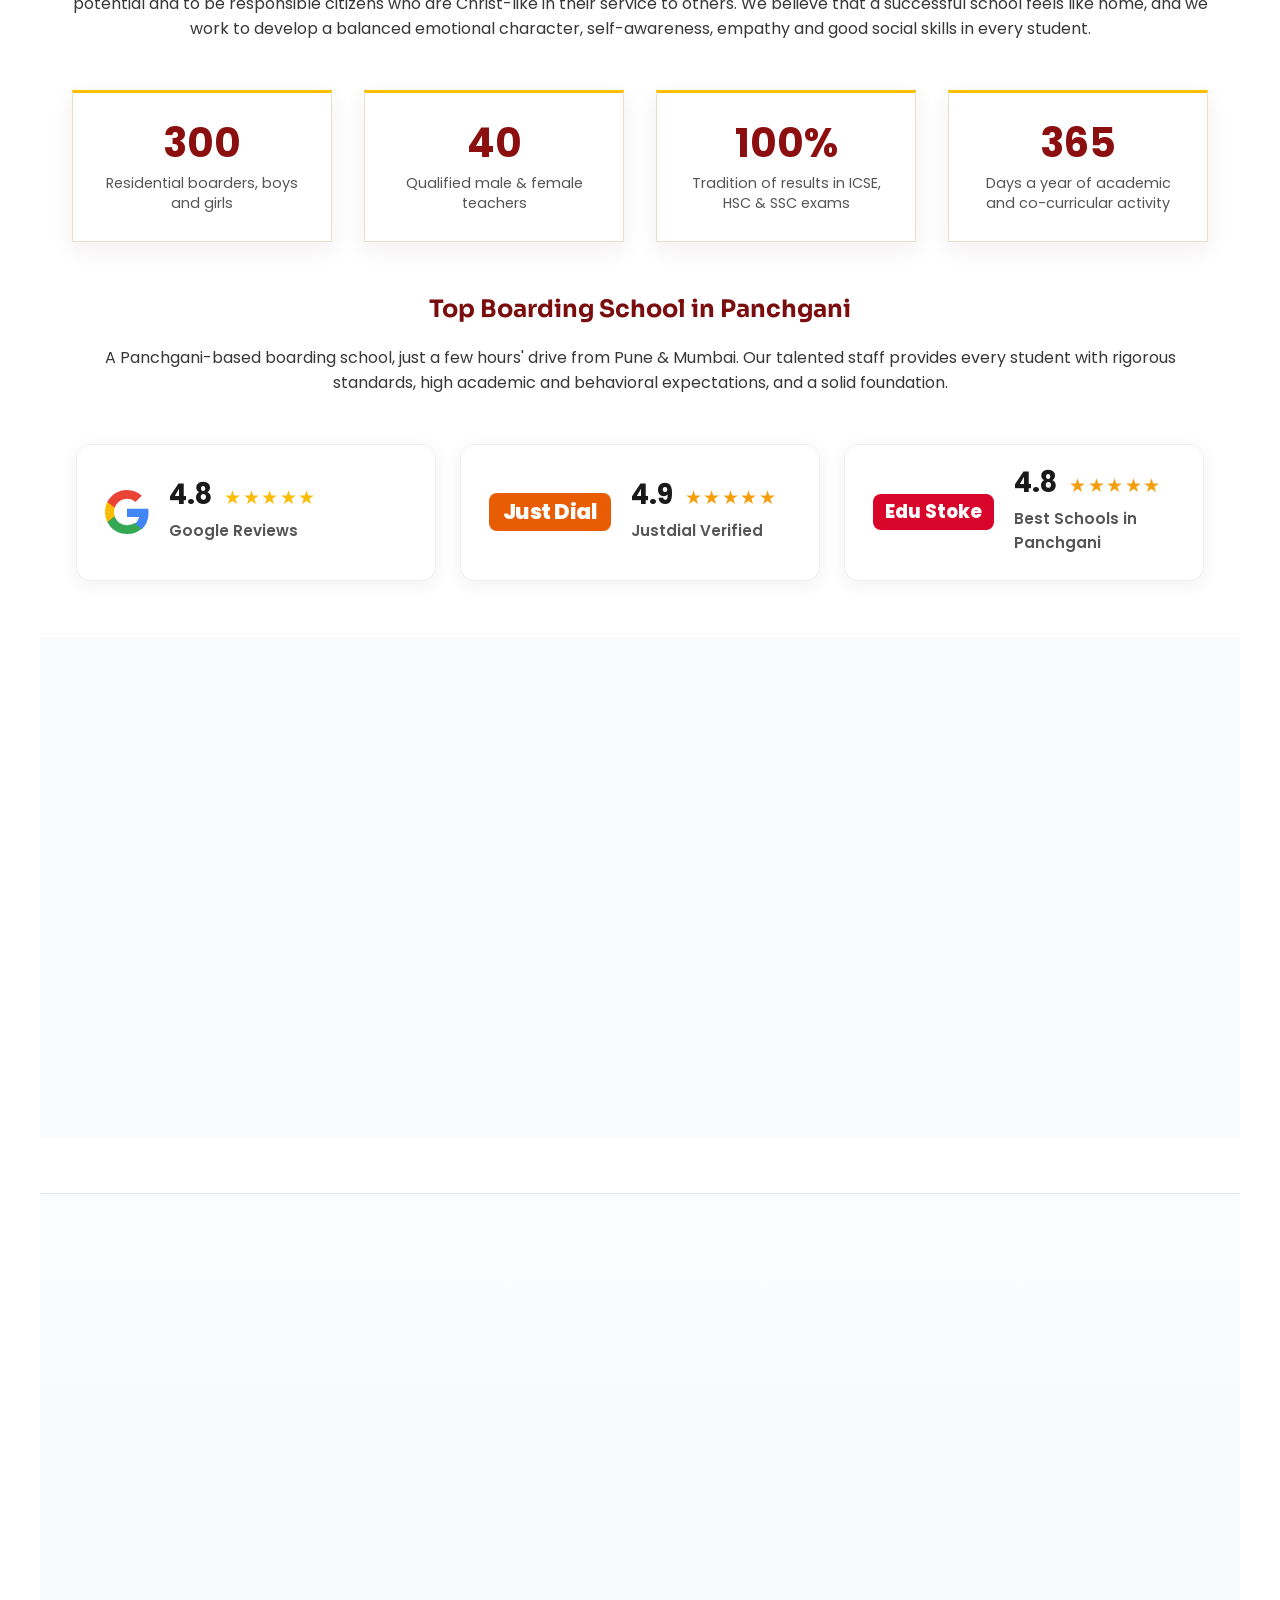
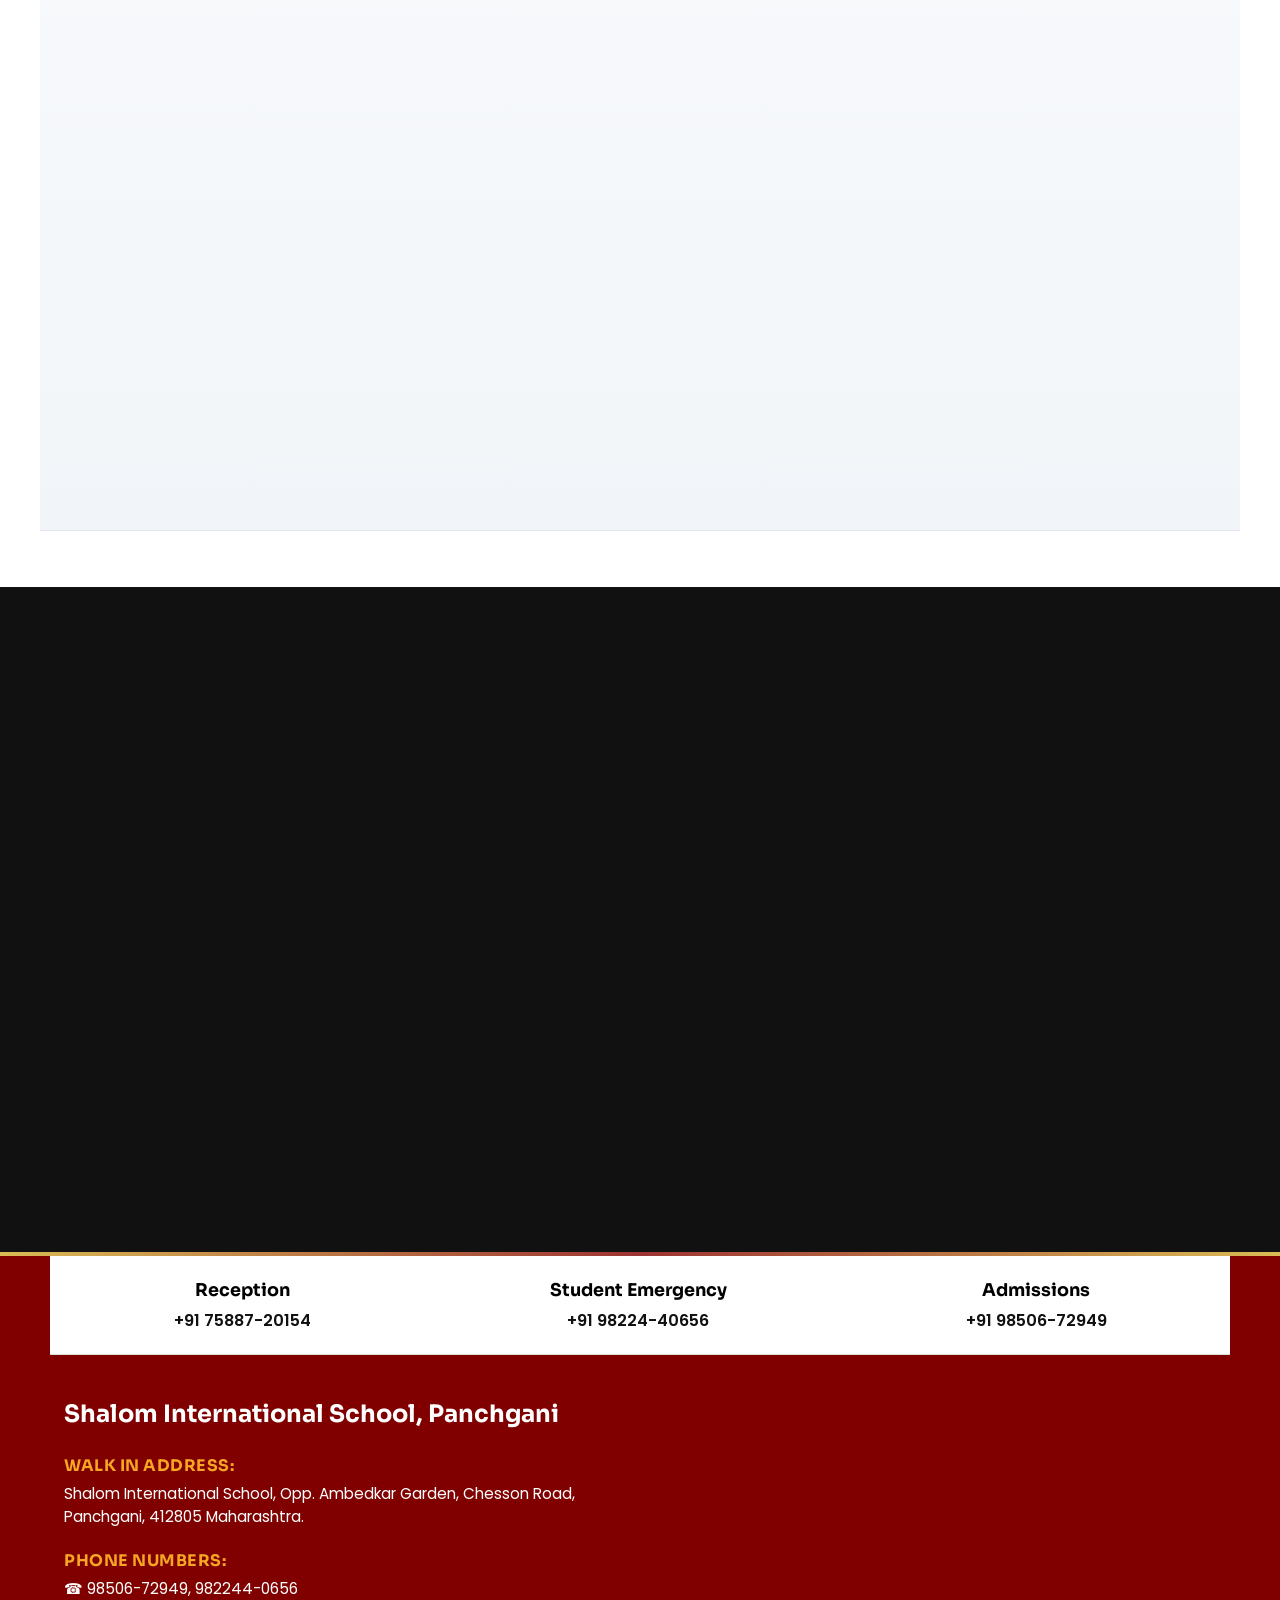
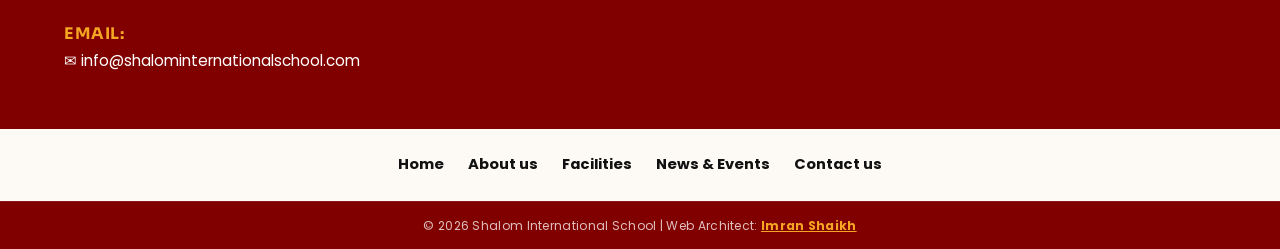
==== commit f14d764d: "Site update 22-09-2026" ====
--- a/index.html
+++ b/index.html
@@ -1,4 +1,4 @@
-<!doctype html>
+﻿<!doctype html>
 <html lang="en" dir="ltr" style="overflow-x: hidden; max-width: 100vw;">
 <head>
   <meta charset="UTF-8">
@@ -144,7 +144,14 @@
   <div class="header-top">
     <div class="header-top__logo">
       <a href="index.html" aria-label="Shalom International School Home">
-        <img src="images/logo.webp" alt="Shalom International School crest and emblem" width="120" height="120" fetchpriority="high" loading="eager" style="width: 120px; height: 120px; object-fit: contain; display: block;">
+        <img 
+          src="images/logo.webp" 
+          alt="Shalom International School crest and emblem" 
+          width="120" 
+          height="120" 
+          loading="eager" 
+          fetchpriority="high"
+          style="width: 120px !important; height: 120px !important; max-width: none !important; object-fit: contain; display: block;">
       </a>
     </div>
 
@@ -155,14 +162,14 @@
         <span class="tagline-secondary">Affiliated to CISCE (ICSE), SSC &amp; HSC : Maharashtra State Board</span>
       </p>
       <ul class="contact-strip">
-        <li><a href="mailto:info@shalominternationalschool.com" style="color:inherit; text-decoration:none;">✉ info@shalominternationalschool.com</a></li>
-        <li><a href="tel:+919850672949" style="color:inherit; text-decoration:none;">☎ 98506-72949</a>, <a href="tel:+919822440656" style="color:inherit; text-decoration:none;">982244-0656</a></li>
+        <li><a href="mailto:info@shalominternationalschool.com" style="color: inherit; text-decoration: none;">✉ info@shalominternationalschool.com</a></li>
+        <li><a href="tel:+919850672949" style="color: inherit; text-decoration: none;">☎ 98506-72949</a>, <a href="tel:+919822440656" style="color: inherit; text-decoration: none;">982244-0656</a></li>
         <li>📍 Panchgani, Maharashtra</li>
       </ul>
     </div>
 
     <div class="lang-select">
-      <button class="lang-select__btn" id="langBtn" aria-expanded="false" aria-haspopup="true">Select Language <span class="chev">⌄</span></button>
+      <button class="lang-select__btn" id="langBtn" type="button" aria-expanded="false" aria-haspopup="true">Select Language <span class="chev">⌄</span></button>
       <ul class="lang-select__menu" id="langMenu">
         <li><button type="button" class="lang-btn" data-lang="en">🇬🇧 English</button></li>
         <li><button type="button" class="lang-btn" data-lang="mr">🇮🇳 मराठी</button></li>
@@ -172,8 +179,8 @@
     </div>
   </div>
 
-  <nav class="main-nav">
-    <button class="nav-toggle" id="navToggle" aria-label="Toggle menu" aria-expanded="false">
+  <nav class="main-nav" aria-label="Main Navigation">
+    <button class="nav-toggle" id="navToggle" type="button" aria-label="Toggle navigation menu" aria-expanded="false">
       <span></span><span></span><span></span>
     </button>
     <ul class="nav-menu" id="navMenu">
@@ -183,14 +190,14 @@
       <li><a href="facilities.html">Facilities</a></li>
       <li><a href="management.html">Management</a></li>
       <li class="has-submenu">
-        <a href="parent-declaration.html">For Parents <span class="plus">+</span></a>
+        <a href="#">For Parents <span class="plus">+</span></a>
         <ul class="submenu">
           <li><a href="things-to-bring.html">Things to bring</a></li>
           <li><a href="parent-declaration.html">Parents declaration</a></li>
         </ul>
       </li>
       <li><a href="news.html">News &amp; Events</a></li>
-      <li><a href="#form">Admission</a></li>
+      <li><a href="index.html#form">Admission</a></li>
       <li><a href="contact-us.html">Contact us</a></li>
     </ul>
   </nav>
@@ -724,4 +731,5 @@
 </script>
 <script src="js/components.js" defer></script>
 </body>
-</html>+</html>
+
--- a/styles.css
+++ b/styles.css
@@ -1170,4 +1170,31 @@
 
 @media (prefers-reduced-motion: reduce) {
   .reviews-track { animation: none; }
-}+}
+/* === Automated Header Alignment & Fix Patch === */
+.header-top__logo a {
+  display: inline-block !important;
+  width: 120px !important;
+  height: 120px !important;
+  flex-shrink: 0 !important;
+}
+
+.header-top__logo img {
+  width: 120px !important;
+  height: 120px !important;
+  max-width: none !important;
+  object-fit: contain !important;
+  display: block !important;
+}
+
+.header-top__text {
+  min-width: 0 !important;
+  overflow: visible !important;
+}
+
+.school-title {
+  display: block !important;
+  visibility: visible !important;
+  opacity: 1 !important;
+  font-family: var(--font-display), 'Georgia', serif !important;
+}
--- a/styles.css
+++ b/styles.css
@@ -1170,4 +1170,31 @@
 
 @media (prefers-reduced-motion: reduce) {
   .reviews-track { animation: none; }
-}+}
+/* === Automated Header Alignment & Fix Patch === */
+.header-top__logo a {
+  display: inline-block !important;
+  width: 120px !important;
+  height: 120px !important;
+  flex-shrink: 0 !important;
+}
+
+.header-top__logo img {
+  width: 120px !important;
+  height: 120px !important;
+  max-width: none !important;
+  object-fit: contain !important;
+  display: block !important;
+}
+
+.header-top__text {
+  min-width: 0 !important;
+  overflow: visible !important;
+}
+
+.school-title {
+  display: block !important;
+  visibility: visible !important;
+  opacity: 1 !important;
+  font-family: var(--font-display), 'Georgia', serif !important;
+}
--- a/styles.css
+++ b/styles.css
@@ -1170,4 +1170,31 @@
 
 @media (prefers-reduced-motion: reduce) {
   .reviews-track { animation: none; }
-}+}
+/* === Automated Header Alignment & Fix Patch === */
+.header-top__logo a {
+  display: inline-block !important;
+  width: 120px !important;
+  height: 120px !important;
+  flex-shrink: 0 !important;
+}
+
+.header-top__logo img {
+  width: 120px !important;
+  height: 120px !important;
+  max-width: none !important;
+  object-fit: contain !important;
+  display: block !important;
+}
+
+.header-top__text {
+  min-width: 0 !important;
+  overflow: visible !important;
+}
+
+.school-title {
+  display: block !important;
+  visibility: visible !important;
+  opacity: 1 !important;
+  font-family: var(--font-display), 'Georgia', serif !important;
+}
